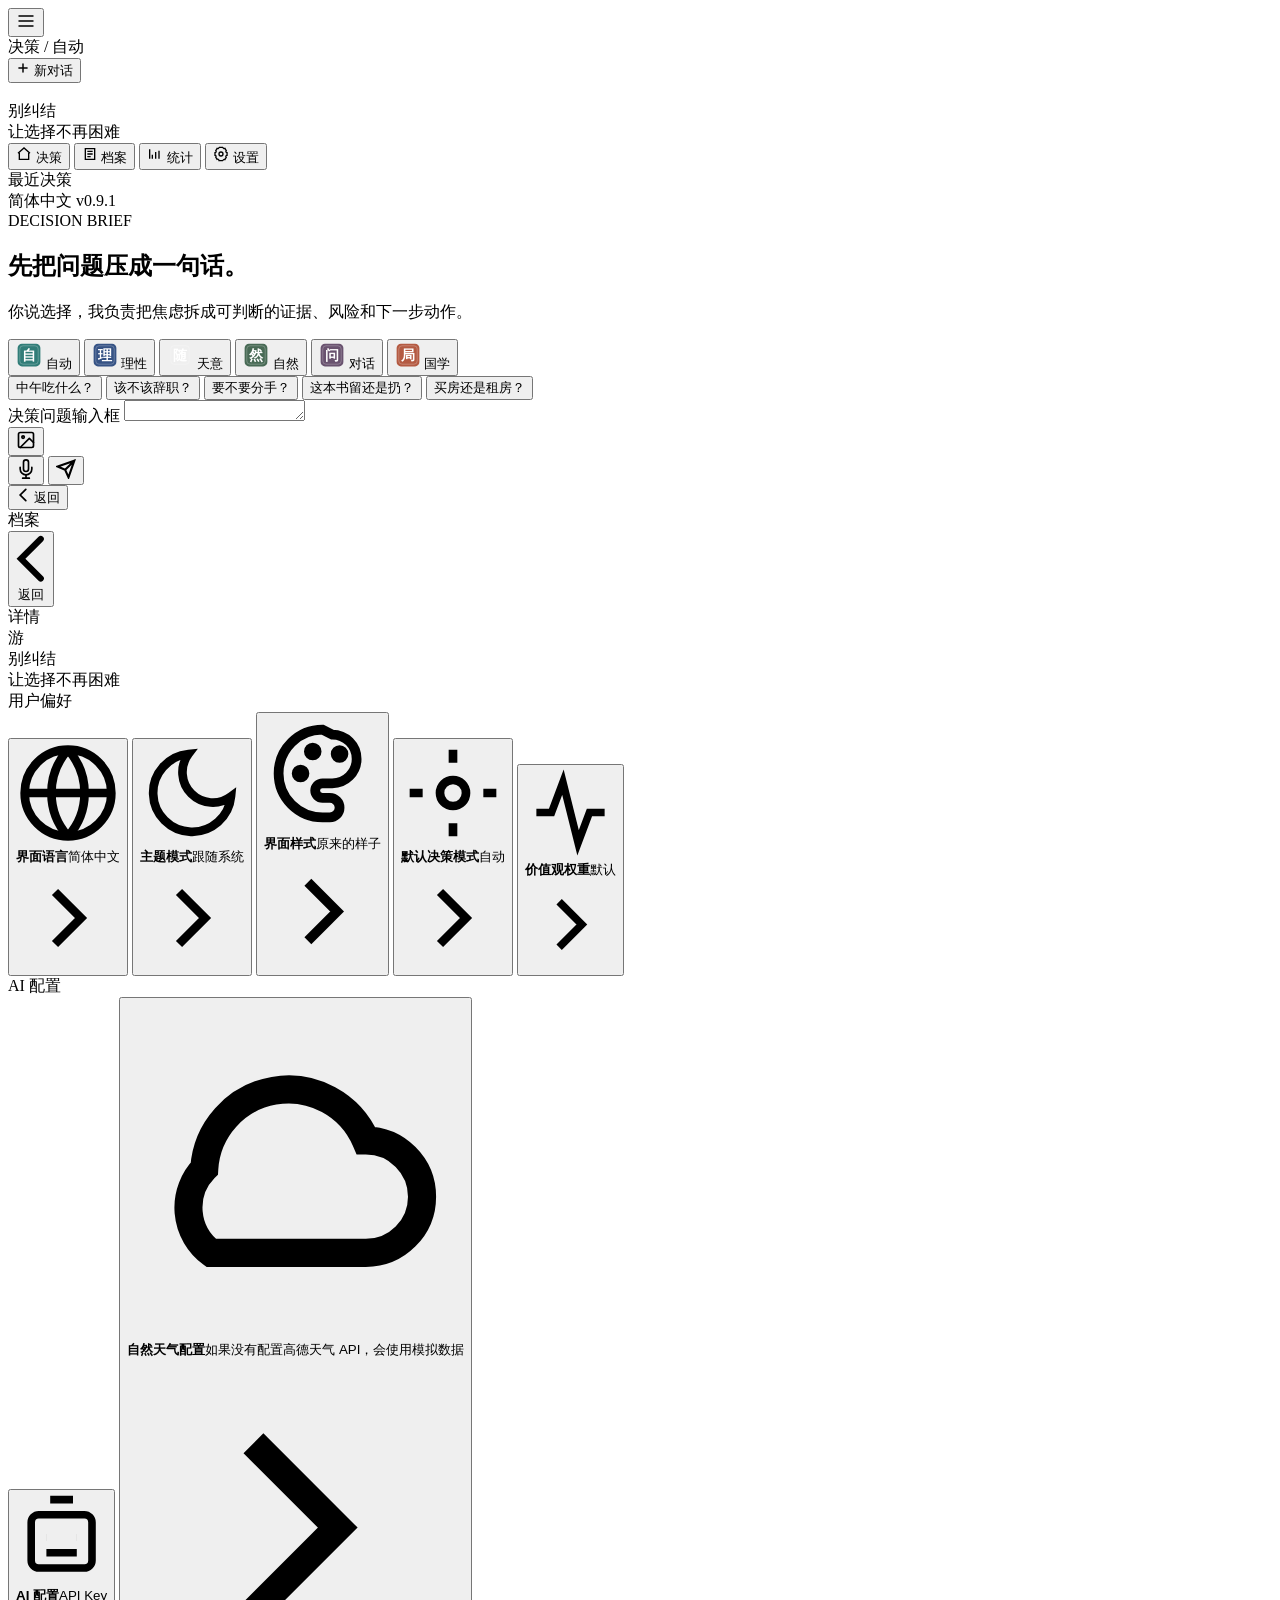
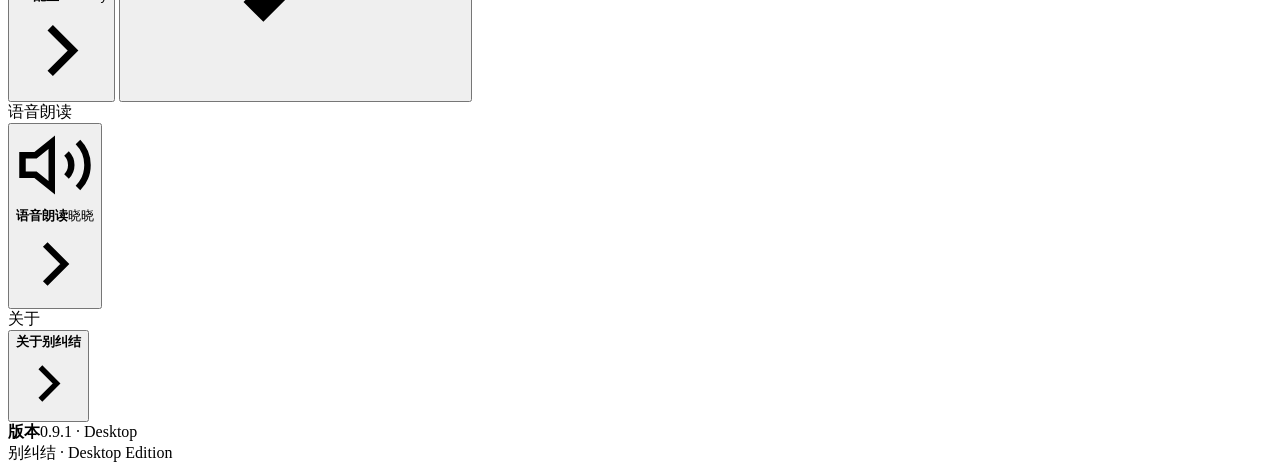
==== frontend/index.html @ 0f3408cc "release: publish choice assistant v0.9.1" ====
<!DOCTYPE html>
<html lang="zh-CN">
<head>
<meta charset="UTF-8">
<meta name="viewport" content="width=device-width, initial-scale=1.0">
<meta name="theme-color" content="#f4f5ef">
<meta name="color-scheme" content="light dark">
<title>别纠结 · Decision Skill</title>
<link rel="stylesheet" href="styles/main.css?v=7">
<link rel="stylesheet" href="styles/chat.css?v=17">
<link rel="stylesheet" href="styles/archive.css?v=7">
<link rel="stylesheet" href="styles/stats.css?v=7">
<link rel="stylesheet" href="styles/settings.css?v=7">
<link rel="stylesheet" href="styles/desktop.css?v=9">
<link rel="stylesheet" href="styles/skins.css?v=7">
</head>
<body>
<div class="app-shell">
  <!-- 顶栏 -->
  <header class="topbar">
    <button type="button" class="menu-toggle" id="menuToggle" aria-label="菜单">
      <svg width="20" height="20" viewBox="0 0 24 24" fill="none" stroke="currentColor" stroke-width="2" aria-hidden="true"><path d="M3 6h18M3 12h18M3 18h18"/></svg>
    </button>
    <div class="crumb" id="crumb">决策 / 自动</div>
    <div class="spacer"></div>
    <button type="button" class="new-chat-btn" id="newChatBtn" aria-label="新对话">
      <svg width="14" height="14" viewBox="0 0 24 24" fill="none" stroke="currentColor" stroke-width="2.5" stroke-linecap="round" aria-hidden="true"><path d="M12 5v14M5 12h14"/></svg>
      <span data-i18n="topbar.newChat">新对话</span>
    </button>
  </header>

  <!-- 侧栏 -->
  <aside class="sidebar" id="sidebar" role="navigation" aria-label="主导航">
    <div class="sidebar-head">
      <div class="sidebar-logo">
        <div class="sidebar-logo-seal" aria-hidden="true">
          <img src="assets/logo-nav.png" alt="">
        </div>
        <span data-i18n="app.title">别纠结</span>
      </div>
      <div class="sidebar-sub" data-i18n="app.subtitle">让选择不再困难</div>
    </div>

    <nav class="sidebar-nav">
      <button type="button" class="nav-item active" data-tab="chat">
        <span class="nav-icon"><svg width="16" height="16" viewBox="0 0 24 24" fill="none" stroke="currentColor" stroke-width="2" aria-hidden="true"><path d="m3 11 9-8 9 8"/><path d="M5 10v10h14V10"/></svg></span>
        <span data-i18n="nav.chat">决策</span>
      </button>
      <button type="button" class="nav-item" data-tab="archive">
        <span class="nav-icon"><svg width="16" height="16" viewBox="0 0 24 24" fill="none" stroke="currentColor" stroke-width="2" aria-hidden="true"><path d="M5 4h14v16H5z"/><path d="M8 8h8M8 12h8M8 16h5"/></svg></span>
        <span data-i18n="nav.archive">档案</span>
      </button>
      <button type="button" class="nav-item" data-tab="stats">
        <span class="nav-icon"><svg width="16" height="16" viewBox="0 0 24 24" fill="none" stroke="currentColor" stroke-width="2" aria-hidden="true"><path d="M4 19V5"/><path d="M8 19v-6"/><path d="M13 19V9"/><path d="M18 19V7"/></svg></span>
        <span data-i18n="nav.stats">统计</span>
      </button>
      <button type="button" class="nav-item" data-tab="settings">
        <span class="nav-icon"><svg width="16" height="16" viewBox="0 0 24 24" fill="none" stroke="currentColor" stroke-width="2" aria-hidden="true"><circle cx="12" cy="12" r="3"/><path d="M19.4 15a1.7 1.7 0 0 0 .3 1.9l.1.1-2 3.4-.2-.1a1.7 1.7 0 0 0-1.9.3 1.7 1.7 0 0 0-.8 1.6V22H9v-.2a1.7 1.7 0 0 0-.8-1.6 1.7 1.7 0 0 0-1.9-.3l-.2.1-2-3.4.1-.1A1.7 1.7 0 0 0 4.6 15 1.7 1.7 0 0 0 3 14H3v-4h.1a1.7 1.7 0 0 0 1.5-1 1.7 1.7 0 0 0-.3-1.9l-.1-.1 2-3.4.2.1a1.7 1.7 0 0 0 1.9-.3A1.7 1.7 0 0 0 9 1.8V2h6v-.2a1.7 1.7 0 0 0 .8 1.6 1.7 1.7 0 0 0 1.9.3l.2-.1 2 3.4-.1.1a1.7 1.7 0 0 0-.3 1.9 1.7 1.7 0 0 0 1.5 1h.1v4H21a1.7 1.7 0 0 0-1.6 1Z"/></svg></span>
        <span data-i18n="nav.settings">设置</span>
      </button>
    </nav>

    <div class="sidebar-title" data-i18n="sidebar.recent">最近决策</div>
    <div class="sidebar-recent" id="sidebarRecent">
      <!-- 由 JS 动态填充 -->
    </div>

    <div class="sidebar-foot">
      <span id="sideLang">简体中文</span>
      <span id="sideVersion">v0.9.1</span>
    </div>
  </aside>

  <!-- 主区 -->
  <main class="main">
    <div class="scroll-area" id="chatScroll">
      <section class="hero">
        <div class="hero-label">
          <span>DECISION BRIEF</span>
        </div>
        <h1 class="hero-title" data-i18n="hero.title">先把问题压成一句话。</h1>
        <p class="hero-sub" data-i18n="hero.copy">你说选择，我负责把焦虑拆成可判断的证据、风险和下一步动作。</p>
      </section>

      <section class="mode-grid" id="modeSelector" role="radiogroup" aria-label="决策模式选择">
        <button type="button" class="mode-card active" data-mode="auto" role="radio" aria-checked="true" data-i18n-title="mode.auto.desc">
          <svg class="mode-seal" width="26" height="26" viewBox="0 0 24 24" fill="none" aria-hidden="true"><rect x="1.5" y="1.5" width="21" height="21" rx="4" fill="#317d78"/><rect x="3.5" y="3.5" width="17" height="17" rx="3" fill="none" stroke="rgba(255,255,255,0.28)" stroke-width="0.8"/><text x="12" y="16.5" font-family="'Songti SC','Noto Serif SC',serif" font-size="13" font-weight="700" fill="#fff" text-anchor="middle">自</text></svg>
          <span data-i18n="mode.auto">自动</span>
        </button>
        <button type="button" class="mode-card" data-mode="rational" role="radio" aria-checked="false" data-i18n-title="mode.rational.desc">
          <svg class="mode-seal" width="26" height="26" viewBox="0 0 24 24" fill="none" aria-hidden="true"><rect x="1.5" y="1.5" width="21" height="21" rx="4" fill="#365385"/><rect x="3.5" y="3.5" width="17" height="17" rx="3" fill="none" stroke="rgba(255,255,255,0.28)" stroke-width="0.8"/><text x="12" y="16.5" font-family="'Songti SC','Noto Serif SC',serif" font-size="13" font-weight="700" fill="#fff" text-anchor="middle">理</text></svg>
          <span data-i18n="mode.rational">理性</span>
        </button>
        <button type="button" class="mode-card" data-mode="random" role="radio" aria-checked="false" data-i18n-title="mode.random.desc">
          <svg class="mode-seal" width="26" height="26" viewBox="0 0 24 24" fill="none" aria-hidden="true"><rect x="1.5" y="1.5" width="21" height="21" rx="4" fill="var(--random-head)"/><rect x="3.5" y="3.5" width="17" height="17" rx="3" fill="none" stroke="rgba(255,255,255,0.28)" stroke-width="0.8"/><text x="12" y="16.5" font-family="'Songti SC','Noto Serif SC',serif" font-size="13" font-weight="700" fill="#fff" text-anchor="middle">随</text></svg>
          <span data-i18n="mode.random">天意</span>
        </button>
        <button type="button" class="mode-card" data-mode="nature" role="radio" aria-checked="false" data-i18n-title="mode.nature.desc">
          <svg class="mode-seal" width="26" height="26" viewBox="0 0 24 24" fill="none" aria-hidden="true"><rect x="1.5" y="1.5" width="21" height="21" rx="4" fill="#486a55"/><rect x="3.5" y="3.5" width="17" height="17" rx="3" fill="none" stroke="rgba(255,255,255,0.28)" stroke-width="0.8"/><text x="12" y="16.5" font-family="'Songti SC','Noto Serif SC',serif" font-size="13" font-weight="700" fill="#fff" text-anchor="middle">然</text></svg>
          <span data-i18n="mode.nature">自然</span>
        </button>
        <button type="button" class="mode-card" data-mode="dialogue" role="radio" aria-checked="false" data-i18n-title="mode.dialogue.desc">
          <svg class="mode-seal" width="26" height="26" viewBox="0 0 24 24" fill="none" aria-hidden="true"><rect x="1.5" y="1.5" width="21" height="21" rx="4" fill="#69526f"/><rect x="3.5" y="3.5" width="17" height="17" rx="3" fill="none" stroke="rgba(255,255,255,0.28)" stroke-width="0.8"/><text x="12" y="16.5" font-family="'Songti SC','Noto Serif SC',serif" font-size="13" font-weight="700" fill="#fff" text-anchor="middle">问</text></svg>
          <span data-i18n="mode.dialogue">对话</span>
        </button>
        <button type="button" class="mode-card" data-mode="fengshui" role="radio" aria-checked="false" data-i18n-title="mode.fengshui.desc">
          <svg class="mode-seal" width="26" height="26" viewBox="0 0 24 24" fill="none" aria-hidden="true"><rect x="1.5" y="1.5" width="21" height="21" rx="4" fill="#b45a42"/><rect x="3.5" y="3.5" width="17" height="17" rx="3" fill="none" stroke="rgba(255,255,255,0.28)" stroke-width="0.8"/><text x="12" y="16.5" font-family="'Songti SC','Noto Serif SC',serif" font-size="13" font-weight="700" fill="#fff" text-anchor="middle">局</text></svg>
          <span data-i18n="mode.fengshui">国学</span>
        </button>
      </section>

      <div class="chat-flow" id="chatContainer">
        <!-- 对话内容由 chat.js 渲染 -->
      </div>
    </div>

    <div class="quick-row" id="quickExamples">
      <button type="button" class="quick-chip" data-i18n="quick.1">中午吃什么？</button>
      <button type="button" class="quick-chip" data-i18n="quick.2">该不该辞职？</button>
      <button type="button" class="quick-chip" data-i18n="quick.3">要不要分手？</button>
      <button type="button" class="quick-chip" data-i18n="quick.4">这本书留还是扔？</button>
      <button type="button" class="quick-chip" data-i18n="quick.5">买房还是租房？</button>
    </div>

    <div class="composer">
      <label for="inputText" class="sr-only" data-i18n="chat.placeholder">决策问题输入框</label>
      <div class="composer-preview" id="imagePreview" hidden>
        <div class="image-thumb">
          <img id="imagePreviewImg" alt="preview">
          <button type="button" class="image-remove" id="imageRemove" aria-label="移除图片">×</button>
        </div>
      </div>
      <textarea id="inputText" rows="1" maxlength="2000" data-i18n-ph="chat.placeholder" aria-label="决策问题输入框" autocomplete="off" spellcheck="false"></textarea>
      <div class="composer-toolbar">
        <div class="composer-tools-left">
          <button type="button" class="tool-button" id="imageBtn" aria-label="上传图片">
            <svg width="20" height="20" viewBox="0 0 24 24" fill="none" stroke="currentColor" stroke-width="2" stroke-linecap="round" stroke-linejoin="round" aria-hidden="true"><rect x="3" y="3" width="18" height="18" rx="2" ry="2"/><circle cx="8.5" cy="8.5" r="1.5"/><polyline points="21 15 16 10 5 21"/></svg>
          </button>
          <input type="file" id="imageInput" accept="image/*" hidden>
        </div>
        <div class="composer-tools-right">
          <button type="button" class="tool-button mic-button" id="micBtn" aria-label="语音输入" data-i18n-aria="chat.mic">
            <svg width="20" height="20" viewBox="0 0 24 24" fill="none" stroke="currentColor" stroke-width="2" stroke-linecap="round" stroke-linejoin="round" aria-hidden="true"><path d="M12 1a3 3 0 0 0-3 3v8a3 3 0 0 0 6 0V4a3 3 0 0 0-3-3z"/><path d="M19 10v2a7 7 0 0 1-14 0v-2"/><line x1="12" y1="19" x2="12" y2="23"/><line x1="8" y1="23" x2="16" y2="23"/></svg>
          </button>
          <button type="button" class="send-button" id="sendBtn" aria-label="发送">
            <svg width="20" height="20" viewBox="0 0 24 24" fill="none" stroke="currentColor" stroke-width="2.5" stroke-linecap="round" aria-hidden="true"><path d="M22 2L11 13M22 2l-7 20-4-9-9-4 20-7z"/></svg>
          </button>
        </div>
      </div>
    </div>
  </main>
</div>

<!-- 右侧抽屉 -->
<div class="drawer-overlay" id="drawerOverlay"></div>
<aside class="drawer" id="drawer" role="dialog" aria-modal="true" aria-hidden="true" aria-label="抽屉">
  <div class="drawer-header">
    <button type="button" class="drawer-back" id="drawerBack" aria-label="关闭抽屉">
      <svg width="14" height="14" viewBox="0 0 12 20" fill="none" stroke="currentColor" stroke-width="2.5" stroke-linecap="round" aria-hidden="true"><path d="M10 2L2 10l8 8"/></svg>
      <span data-i18n="drawer.back">返回</span>
    </button>
    <div class="drawer-title" id="drawerTitle">档案</div>
  </div>
  <div class="drawer-body" id="drawerBody">
    <!-- 档案视图（保留旧 ID 供 archive.js 使用） -->
    <div class="page" id="page-archive">
      <div class="archive-list" id="archiveList"></div>
      <div class="detail-view" id="detailView" aria-hidden="true">
        <div class="detail-header">
          <button type="button" class="detail-back" id="detailBack" aria-label="返回档案列表">
            <svg viewBox="0 0 12 20" fill="none" stroke="currentColor" stroke-width="2.5" stroke-linecap="round" aria-hidden="true"><path d="M10 2L2 10l8 8"/></svg>
            <span data-i18n="archive.back">返回</span>
          </button>
          <div class="detail-title" data-i18n="archive.detail">详情</div>
        </div>
        <div class="detail-body" id="detailBody"></div>
      </div>
    </div>

    <!-- 统计视图（保留旧 ID 供 stats.js 使用） -->
    <div class="page" id="page-stats">
      <div class="stats-scroll" id="statsScroll"></div>
    </div>

    <!-- 设置视图（保留旧 ID 供 settings.js 使用） -->
    <div class="page" id="page-settings">
      <div class="settings-scroll" id="settingsScroll">
        <div class="user-card">
          <div class="user-avatar">游</div>
          <div class="user-info">
            <div class="ui-name" data-i18n="app.title">别纠结</div>
            <div class="ui-sub" data-i18n="app.subtitle">让选择不再困难</div>
          </div>
        </div>

        <div class="settings-group-title" data-i18n="settings.preferences">用户偏好</div>
        <div class="settings-list">
          <button type="button" class="setting-row" id="setLanguage">
            <span class="row-icon ic-lang"><svg viewBox="0 0 24 24" fill="none" stroke="currentColor" stroke-width="2" aria-hidden="true"><circle cx="12" cy="12" r="10"/><path d="M2 12h20M12 2a15 15 0 0 1 0 20M12 2a15 15 0 0 0 0 20"/></svg></span>
            <div class="setting-copy"><b data-i18n="settings.language">界面语言</b><span id="languageValue">简体中文</span></div>
            <svg class="chev" viewBox="0 0 24 24" fill="none" stroke="currentColor" stroke-width="2" aria-hidden="true"><path d="m9 18 6-6-6-6"/></svg>
          </button>
          <button type="button" class="setting-row" id="setTheme">
            <span class="row-icon ic-theme"><svg viewBox="0 0 24 24" fill="none" stroke="currentColor" stroke-width="2" aria-hidden="true"><path d="M21 12.8A9 9 0 1 1 11.2 3 7 7 0 0 0 21 12.8z"/></svg></span>
            <div class="setting-copy"><b data-i18n="settings.theme">主题模式</b><span id="themeValue">跟随系统</span></div>
            <svg class="chev" viewBox="0 0 24 24" fill="none" stroke="currentColor" stroke-width="2" aria-hidden="true"><path d="m9 18 6-6-6-6"/></svg>
          </button>
          <button type="button" class="setting-row" id="setSkin">
            <span class="row-icon ic-skin"><svg viewBox="0 0 24 24" fill="none" stroke="currentColor" stroke-width="2" aria-hidden="true"><path d="M12 3a9 9 0 1 0 0 18h1.5a2 2 0 0 0 0-4H12a1.5 1.5 0 0 1 0-3h2a5 5 0 0 0 0-10Z"/><circle cx="7.5" cy="12" r=".8" fill="currentColor"/><circle cx="10" cy="7.5" r=".8" fill="currentColor"/><circle cx="15.5" cy="8" r=".8" fill="currentColor"/></svg></span>
            <div class="setting-copy"><b data-i18n="settings.skin">界面样式</b><span id="skinValue">原来的样子</span></div>
            <svg class="chev" viewBox="0 0 24 24" fill="none" stroke="currentColor" stroke-width="2" aria-hidden="true"><path d="m9 18 6-6-6-6"/></svg>
          </button>
          <button type="button" class="setting-row" id="setDefaultMode">
            <span class="row-icon ic-mode"><svg viewBox="0 0 24 24" fill="none" stroke="currentColor" stroke-width="2" aria-hidden="true"><circle cx="12" cy="12" r="3"/><path d="M12 2v3M12 19v3M2 12h3M19 12h3"/></svg></span>
            <div class="setting-copy"><b data-i18n="settings.defaultMode">默认决策模式</b><span id="defaultModeValue">自动</span></div>
            <svg class="chev" viewBox="0 0 24 24" fill="none" stroke="currentColor" stroke-width="2" aria-hidden="true"><path d="m9 18 6-6-6-6"/></svg>
          </button>
          <button type="button" class="setting-row" id="setValues">
            <span class="row-icon ic-values"><svg viewBox="0 0 24 24" fill="none" stroke="currentColor" stroke-width="2" aria-hidden="true"><path d="M3 12h4l3-8 4 16 3-8h4"/></svg></span>
            <div class="setting-copy"><b data-i18n="settings.values">价值观权重</b><span id="valuesValue">默认</span></div>
            <svg class="chev" viewBox="0 0 24 24" fill="none" stroke="currentColor" stroke-width="2" aria-hidden="true"><path d="m9 18 6-6-6-6"/></svg>
          </button>
        </div>

        <div class="settings-group-title" data-i18n="settings.llm">AI 配置</div>
        <div class="settings-list">
          <button type="button" class="setting-row" id="setAIConfig">
            <span class="row-icon ic-llm"><svg viewBox="0 0 24 24" fill="none" stroke="currentColor" stroke-width="2" aria-hidden="true"><rect x="4" y="6" width="16" height="14" rx="2"/><path d="M9 2h6M8 12h.01M16 12h.01M8 16h8"/></svg></span>
            <div class="setting-copy"><b data-i18n="settings.llm">AI 配置</b><span id="aiConfigValue" data-i18n="settings.llm.apiKey">API Key</span></div>
            <svg class="chev" viewBox="0 0 24 24" fill="none" stroke="currentColor" stroke-width="2" aria-hidden="true"><path d="m9 18 6-6-6-6"/></svg>
          </button>
          <button type="button" class="setting-row" id="setWeatherConfig">
            <span class="row-icon ic-weather"><svg viewBox="0 0 24 24" fill="none" stroke="currentColor" stroke-width="2" aria-hidden="true"><path d="M17 18a4 4 0 0 0 0-8 6 6 0 0 0-11.5 2A4 4 0 0 0 6 18z"/></svg></span>
            <div class="setting-copy"><b data-i18n="settings.weather">自然天气配置</b><span id="weatherConfigValue" data-i18n="settings.weather.simulated">如果没有配置高德天气 API，会使用模拟数据</span></div>
            <svg class="chev" viewBox="0 0 24 24" fill="none" stroke="currentColor" stroke-width="2" aria-hidden="true"><path d="m9 18 6-6-6-6"/></svg>
          </button>
        </div>

        <div class="settings-group-title" data-i18n="settings.tts">语音朗读</div>
        <div class="settings-list">
          <button type="button" class="setting-row" id="setTTS">
            <span class="row-icon ic-tts"><svg viewBox="0 0 24 24" fill="none" stroke="currentColor" stroke-width="2" aria-hidden="true"><polygon points="11 5 6 9 2 9 2 15 6 15 11 19 11 5"/><path d="M15.54 8.46a5 5 0 0 1 0 7.07"/><path d="M19.07 4.93a10 10 0 0 1 0 14.14"/></svg></span>
            <div class="setting-copy"><b data-i18n="settings.tts">语音朗读</b><span id="ttsValue">晓晓</span></div>
            <svg class="chev" viewBox="0 0 24 24" fill="none" stroke="currentColor" stroke-width="2" aria-hidden="true"><path d="m9 18 6-6-6-6"/></svg>
          </button>
        </div>

        <div class="settings-group-title">关于</div>
        <div class="settings-list">
          <button type="button" class="setting-row" id="setAbout">
            <div class="setting-copy"><b data-i18n="settings.about">关于别纠结</b></div>
            <svg class="chev" viewBox="0 0 24 24" fill="none" stroke="currentColor" stroke-width="2" aria-hidden="true"><path d="m9 18 6-6-6-6"/></svg>
          </button>
          <div class="setting-row">
            <div class="setting-copy"><b data-i18n="settings.version">版本</b><span>0.9.1 · Desktop</span></div>
          </div>
        </div>
        <div class="setting-version">别纠结 · Desktop Edition</div>
      </div>
    </div>
  </div>
</aside>

<!-- Modal / Toast -->
<div class="modal-overlay" id="modalOverlay" role="dialog" aria-modal="true" aria-label="对话框" aria-hidden="true">
  <div class="modal" id="modalContent" role="document"></div>
</div>
<div class="toast" id="toast" role="status" aria-live="polite" aria-atomic="true"></div>

<script src="vendor/zdog.dist.min.js?v=1.1.3"></script>
<script src="scripts/i18n.js?v=8"></script>
<script src="scripts/api.js?v=7"></script>
<script src="scripts/brief.js?v=16"></script>
<script src="scripts/voice.js?v=6"></script>
<script src="scripts/chat.js?v=6"></script>
<script src="scripts/archive.js?v=6"></script>
<script src="scripts/stats.js?v=6"></script>
<script src="scripts/settings.js?v=8"></script>
<script src="scripts/app.js?v=9"></script>
</body>
</html>
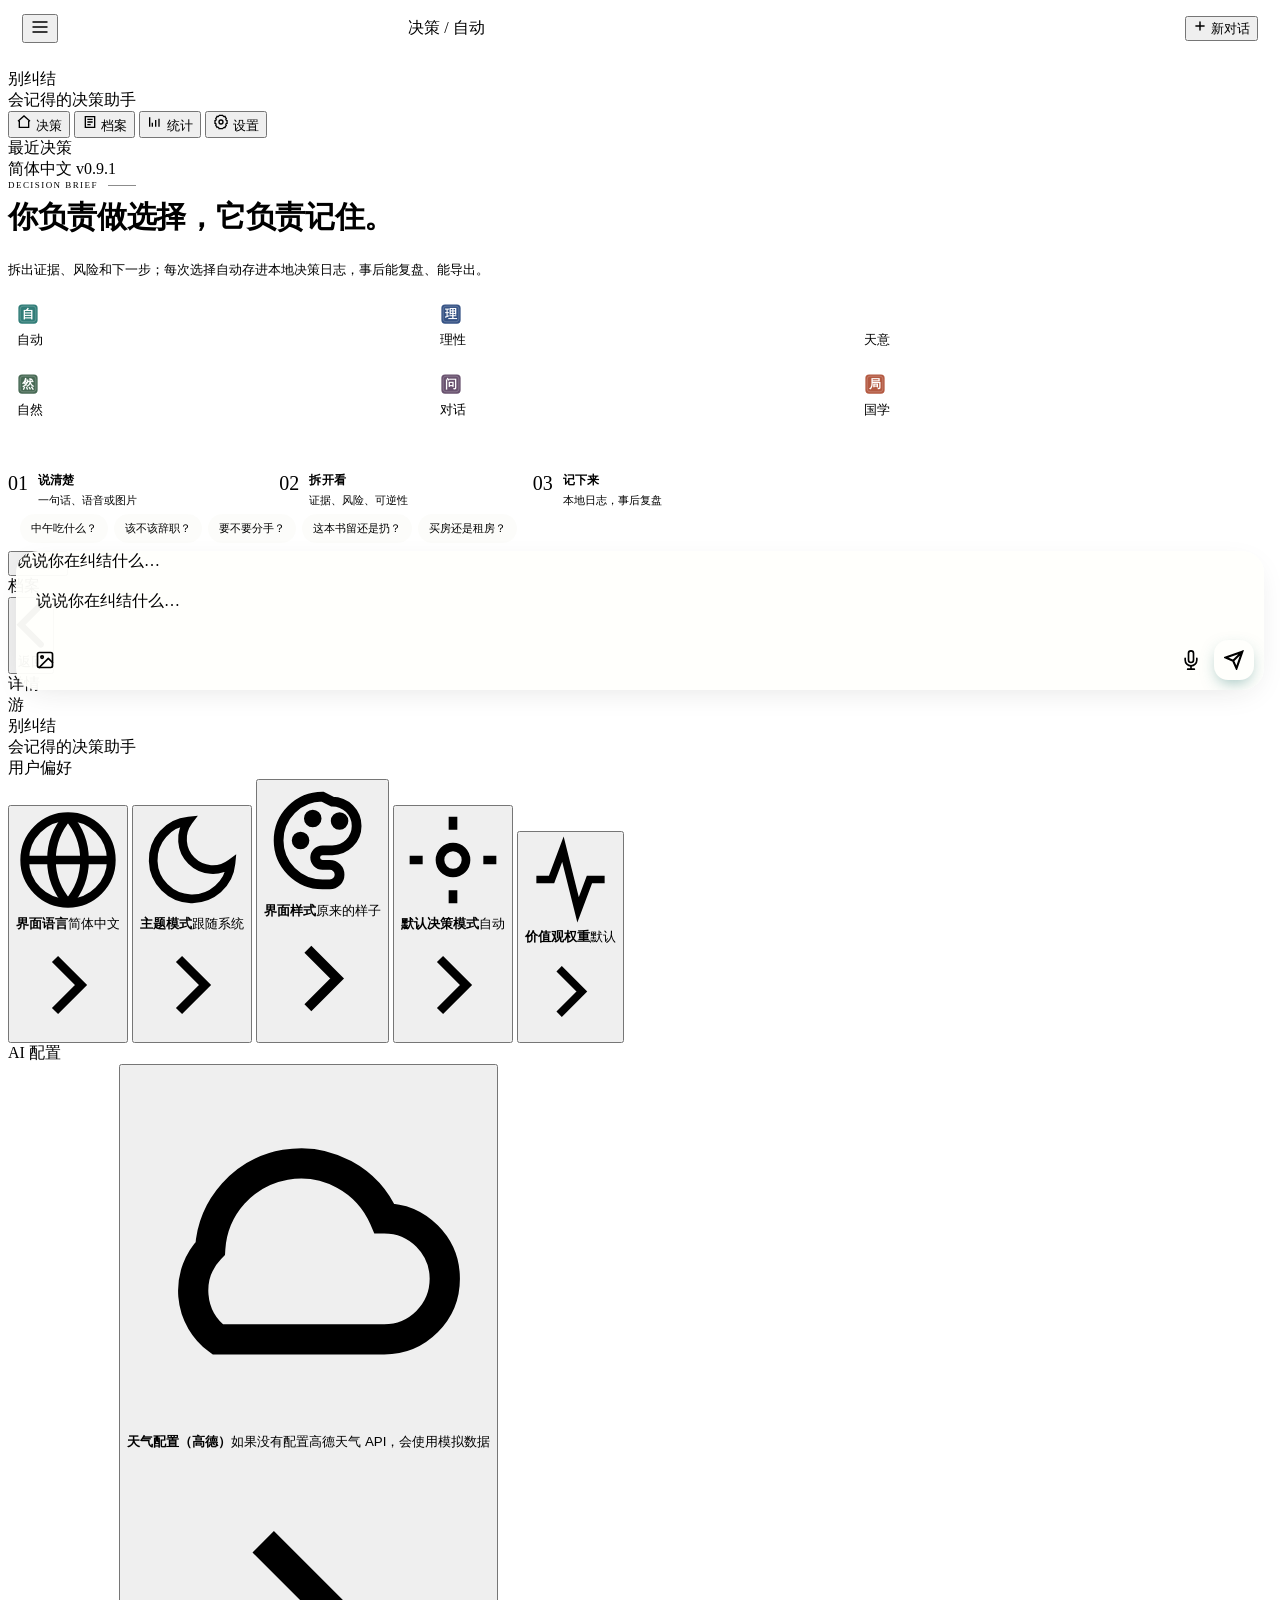
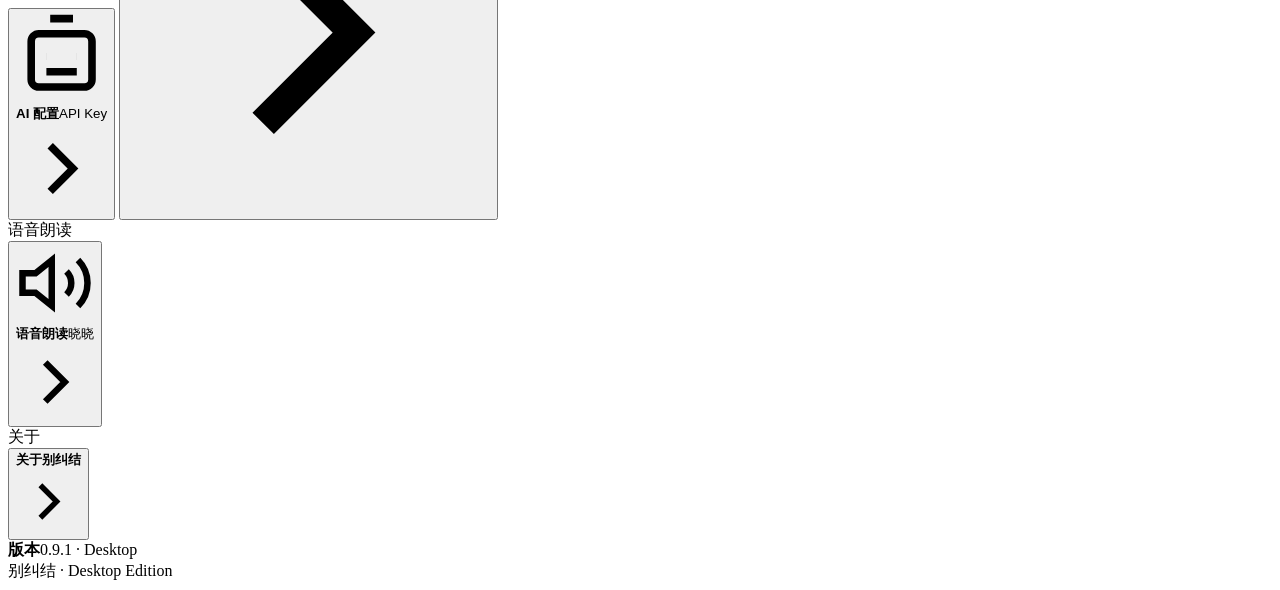
==== commit dd8f37cc: "chore: baseline before identity unification (SEO metadata + review fixes)" ====
--- a/frontend/index.html
+++ b/frontend/index.html
@@ -7,12 +7,13 @@
 <meta name="color-scheme" content="light dark">
 <title>别纠结 · Decision Skill</title>
 <link rel="stylesheet" href="styles/main.css?v=7">
-<link rel="stylesheet" href="styles/chat.css?v=17">
-<link rel="stylesheet" href="styles/archive.css?v=7">
-<link rel="stylesheet" href="styles/stats.css?v=7">
+<link rel="stylesheet" href="styles/chat.css?v=19">
+<link rel="stylesheet" href="styles/archive.css?v=8">
+<link rel="stylesheet" href="styles/stats.css?v=8">
 <link rel="stylesheet" href="styles/settings.css?v=7">
-<link rel="stylesheet" href="styles/desktop.css?v=9">
+<link rel="stylesheet" href="styles/desktop.css?v=10">
 <link rel="stylesheet" href="styles/skins.css?v=7">
+<link rel="stylesheet" href="styles/motion.css?v=4">
 </head>
 <body>
 <div class="app-shell">
@@ -78,8 +79,8 @@
         <div class="hero-label">
           <span>DECISION BRIEF</span>
         </div>
-        <h1 class="hero-title" data-i18n="hero.title">先把问题压成一句话。</h1>
-        <p class="hero-sub" data-i18n="hero.copy">你说选择，我负责把焦虑拆成可判断的证据、风险和下一步动作。</p>
+        <h1 class="hero-title" data-i18n="hero.title">你负责做选择，它负责记住。</h1>
+        <p class="hero-sub" data-i18n="hero.copy">拆出证据、风险和下一步；每次选择自动存进本地决策日志，事后能复盘、能导出。</p>
       </section>
 
       <section class="mode-grid" id="modeSelector" role="radiogroup" aria-label="决策模式选择">
@@ -107,6 +108,21 @@
           <svg class="mode-seal" width="26" height="26" viewBox="0 0 24 24" fill="none" aria-hidden="true"><rect x="1.5" y="1.5" width="21" height="21" rx="4" fill="#b45a42"/><rect x="3.5" y="3.5" width="17" height="17" rx="3" fill="none" stroke="rgba(255,255,255,0.28)" stroke-width="0.8"/><text x="12" y="16.5" font-family="'Songti SC','Noto Serif SC',serif" font-size="13" font-weight="700" fill="#fff" text-anchor="middle">局</text></svg>
           <span data-i18n="mode.fengshui">国学</span>
         </button>
+      </section>
+
+      <section class="hero-note" id="heroNote">
+        <div class="hn-item">
+          <span class="hn-num">01</span>
+          <div><b data-i18n="hero.step1.t">说清楚</b><em data-i18n="hero.step1.d">一句话、语音或图片</em></div>
+        </div>
+        <div class="hn-item">
+          <span class="hn-num">02</span>
+          <div><b data-i18n="hero.step2.t">拆开看</b><em data-i18n="hero.step2.d">证据、风险、可逆性</em></div>
+        </div>
+        <div class="hn-item">
+          <span class="hn-num">03</span>
+          <div><b data-i18n="hero.step3.t">记下来</b><em data-i18n="hero.step3.d">本地日志，事后复盘</em></div>
+        </div>
       </section>
 
       <div class="chat-flow" id="chatContainer">
@@ -268,14 +284,15 @@
 <div class="toast" id="toast" role="status" aria-live="polite" aria-atomic="true"></div>
 
 <script src="vendor/zdog.dist.min.js?v=1.1.3"></script>
-<script src="scripts/i18n.js?v=8"></script>
+<script src="scripts/i18n.js?v=12"></script>
 <script src="scripts/api.js?v=7"></script>
-<script src="scripts/brief.js?v=16"></script>
+<script src="scripts/motion.js?v=3"></script>
+<script src="scripts/brief.js?v=20"></script>
 <script src="scripts/voice.js?v=6"></script>
-<script src="scripts/chat.js?v=6"></script>
-<script src="scripts/archive.js?v=6"></script>
-<script src="scripts/stats.js?v=6"></script>
+<script src="scripts/chat.js?v=9"></script>
+<script src="scripts/archive.js?v=8"></script>
+<script src="scripts/stats.js?v=8"></script>
 <script src="scripts/settings.js?v=8"></script>
-<script src="scripts/app.js?v=9"></script>
+<script src="scripts/app.js?v=11"></script>
 </body>
 </html>
--- a/frontend/styles/chat.css
+++ b/frontend/styles/chat.css
@@ -0,0 +1,1306 @@
+/* ============================================================
+   首页（聊天）样式
+   含：顶栏 / decision-hero / 模式选择器 / 聊天区
+       决策简报卡 / 信心环 / 6 模式结果卡 / 输入区
+   ============================================================ */
+
+/* ============ 顶栏 ============ */
+.topbar {
+  display: flex;
+  align-items: center;
+  justify-content: space-between;
+  padding: 6px 14px 8px;
+  flex-shrink: 0;
+}
+.brand {
+  display: flex;
+  align-items: center;
+  gap: 10px;
+}
+.logo-icon {
+  width: 38px;
+  height: 38px;
+  border-radius: 14px;
+  background: var(--brand-seal);
+  display: grid;
+  place-items: center;
+  padding: 6px;
+  transition: transform 0.18s var(--ease-ios);
+}
+.logo-icon svg {
+  width: 100%;
+  height: 100%;
+  display: block;
+}
+.logo-icon:active { transform: scale(0.94); }
+.brand-name {
+  font-family: var(--font-display);
+  font-size: 18px;
+  font-weight: 700;
+  line-height: 1.1;
+}
+.brand-sub {
+  font-size: 10px;
+  color: var(--ink-faint);
+  margin-top: 2px;
+}
+.quiet-action {
+  width: 38px;
+  height: 38px;
+  border-radius: 14px;
+  display: grid;
+  place-items: center;
+  color: var(--ink-soft);
+  background: rgba(25,26,22,0.05);
+  transition: transform 0.18s var(--ease-ios), background 0.18s var(--ease-ios);
+}
+.quiet-action:active { transform: scale(0.94); background: rgba(25,26,22,0.1); }
+
+/* ============ decision-hero 大卡片 ============ */
+.chat-scroll {
+  flex: 1;
+  overflow-y: auto;
+  overflow-x: hidden;
+  -webkit-overflow-scrolling: touch;
+  overscroll-behavior: contain;
+  padding: 4px 0 calc(8px + 96px + var(--safe-bottom));
+}
+.chat-scroll::-webkit-scrollbar { width: 3px; }
+.chat-scroll::-webkit-scrollbar-thumb { background: rgba(0,0,0,0.12); border-radius: 3px; }
+
+.decision-hero {
+  border: 1px solid var(--line);
+  background: rgba(251,251,247,.78);
+  border-radius: 20px;
+  padding: 12px;
+  margin: 4px 10px 10px;
+  box-shadow: 0 12px 24px rgba(25,26,22,.07);
+  flex-shrink: 0;
+}
+[data-theme="dark"] .decision-hero { background: rgba(34,35,30,0.5); }
+
+.hero-label {
+  display: flex;
+  align-items: center;
+  justify-content: space-between;
+  color: var(--ink-faint);
+  font-size: 9px;
+  letter-spacing: .1em;
+}
+.signal {
+  height: 6px;
+  width: 50px;
+  border-radius: 999px;
+  overflow: hidden;
+  background: rgba(25,26,22,.09);
+}
+.signal span {
+  display: block;
+  width: 64%;
+  height: 100%;
+  border-radius: inherit;
+  background: linear-gradient(90deg, var(--moss), var(--lapis));
+}
+.hero-title {
+  margin-top: 10px;
+  font-family: var(--font-display);
+  font-size: 24px;
+  line-height: 1.08;
+  letter-spacing: 0;
+  text-wrap: balance;
+}
+.hero-copy {
+  margin-top: 8px;
+  color: var(--ink-soft);
+  font-size: 10px;
+  line-height: 1.55;
+}
+
+/* ============ 模式选择器（嵌于 hero 内） ============ */
+.mode-grid {
+  margin-top: 10px;
+  display: grid;
+  grid-template-columns: repeat(3, 1fr);
+  gap: 6px;
+}
+.mode-card {
+  display: flex;
+  flex-direction: column;
+  align-items: flex-start;
+  gap: 6px;
+  min-height: 48px;
+  border-radius: 18px;
+  padding: 9px 9px;
+  text-align: left;
+  background: rgba(255,255,255,.43);
+  border: 1px solid var(--line);
+  transition: transform 0.18s var(--ease-ios), border-color 0.18s var(--ease-ios), background 0.18s var(--ease-ios), color 0.18s var(--ease-ios);
+  cursor: pointer;
+  user-select: none;
+  -webkit-user-select: none;
+}
+[data-theme="dark"] .mode-card { background: rgba(34,35,30,0.5); }
+.mode-card:active { transform: scale(0.97); }
+.mode-card.active {
+  background: var(--ink);
+  border-color: var(--ink);
+  color: var(--white);
+}
+[data-theme="dark"] .mode-card.active {
+  background: var(--ink);
+  border-color: var(--ink);
+  color: var(--black);
+}
+.mode-card .mode-seal {
+  width: 22px;
+  height: 22px;
+  display: block;
+}
+.mode-card .mode-name {
+  font-size: 11px;
+  color: currentColor;
+  opacity: 0.78;
+  line-height: 1.2;
+}
+.mode-card.active .mode-name { opacity: 0.9; }
+
+/* ============ 聊天消息区 ============ */
+.chat-container {
+  padding: 0 12px;
+  display: flex;
+  flex-direction: column;
+  gap: 10px;
+}
+.message {
+  display: flex;
+  flex-direction: column;
+  animation: msgSlideIn 0.4s var(--ease-ios-decel);
+}
+.message.user { align-items: flex-end; }
+.message.ai { align-items: stretch; }
+@keyframes msgSlideIn {
+  from { opacity: 0; transform: translateY(8px); }
+  to { opacity: 1; transform: translateY(0); }
+}
+.bubble {
+  width: fit-content;
+  max-width: 88%;
+  border-radius: 16px;
+  padding: 8px 10px;
+  font-size: 11px;
+  line-height: 1.55;
+}
+.bubble.user {
+  color: var(--white);
+  background: var(--ink);
+  border-bottom-right-radius: 6px;
+}
+.bubble-image {
+  display: block;
+  max-width: 220px;
+  max-height: 220px;
+  border-radius: 12px;
+  margin-bottom: 4px;
+}
+.bubble-text {
+  white-space: pre-wrap;
+  word-break: break-word;
+}
+.bubble-image:last-child { margin-bottom: 0; }
+
+/* 自动模式识别提示条 */
+.auto-hint {
+  display: flex;
+  align-items: center;
+  gap: 6px;
+  margin: 0 12px 4px;
+  padding: 6px 10px;
+  border-radius: 12px;
+  background: rgba(49,125,120,0.1);
+  color: var(--aqua);
+  font-size: 10px;
+  font-weight: 600;
+  border: 1px solid rgba(49,125,120,0.2);
+}
+.auto-hint svg { width: 12px; height: 12px; flex-shrink: 0; }
+
+/* ============ 决策简报卡（核心视觉） ============ */
+.brief {
+  border: 1px solid var(--line);
+  border-radius: 28px;
+  overflow: hidden;
+  background: var(--white);
+  box-shadow: var(--shadow-lg);
+  margin-bottom: 4px;
+  max-width: 100%;
+}
+.brief-head {
+  padding: 14px 16px;
+  color: var(--white);
+  background: linear-gradient(135deg, rgba(255,255,255,0.14), transparent 48%), var(--aqua);
+  display: flex;
+  align-items: center;
+  gap: 12px;
+}
+.brief-head[data-tone="rational"] { background: linear-gradient(135deg, rgba(255,255,255,0.14), transparent 48%), var(--lapis); }
+.brief-head[data-tone="random"]   { background: linear-gradient(135deg, rgba(255,255,255,0.14), transparent 48%), var(--random-head); }
+.brief-head[data-tone="nature"]   { background: linear-gradient(135deg, rgba(255,255,255,0.14), transparent 48%), var(--moss); }
+.brief-head[data-tone="dialogue"] { background: linear-gradient(135deg, rgba(255,255,255,0.14), transparent 48%), var(--plum); }
+.brief-head[data-tone="fengshui"] { background: linear-gradient(135deg, rgba(255,255,255,0.14), transparent 48%), var(--cinnabar); }
+.brief-head[data-tone="auto"]     { background: linear-gradient(135deg, rgba(255,255,255,0.14), transparent 48%), var(--aqua); }
+
+.brief-head .head-seal {
+  width: 30px; height: 30px;
+  flex-shrink: 0;
+}
+.brief-head-meta { flex: 1; min-width: 0; }
+.brief-type {
+  display: flex;
+  align-items: center;
+  justify-content: space-between;
+  font-size: 9px;
+  letter-spacing: 0.08em;
+  opacity: 0.85;
+}
+.brief-title {
+  margin-top: 6px;
+  font-family: var(--font-display);
+  font-size: 19px;
+  line-height: 1.18;
+  text-wrap: balance;
+}
+
+.brief-body { padding: 12px 14px 14px; }
+
+/* 当前判断 + 信心环 */
+.verdict {
+  display: grid;
+  grid-template-columns: 1fr auto;
+  gap: 10px;
+  align-items: center;
+  padding-bottom: 10px;
+  border-bottom: 1px solid var(--line);
+}
+.verdict-label {
+  color: var(--ink-faint);
+  font-size: 9px;
+  letter-spacing: 0.08em;
+}
+.verdict-main {
+  margin-top: 3px;
+  font-size: 13px;
+  font-weight: 700;
+  line-height: 1.35;
+  color: var(--text-primary);
+}
+
+/* 信心环：conic-gradient 按百分比动态渲染 */
+.confidence {
+  width: 50px; height: 50px;
+  border-radius: 50%;
+  display: grid;
+  place-items: center;
+  color: var(--ink);
+  /* JS 按 percent 设置：conic-gradient(var(--ink) 0 Ndeg, rgba(25,26,22,0.12) Ndeg 360deg) */
+  position: relative;
+}
+.confidence::after {
+  content: "";
+  position: absolute;
+  inset: 5px;
+  border-radius: inherit;
+  background: var(--white);
+}
+.confidence span {
+  position: relative;
+  z-index: 1;
+  font-size: 10px;
+  font-weight: 800;
+  font-variant-numeric: tabular-nums;
+}
+
+/* 保留 / 放下 双栏 */
+.brief-columns {
+  display: grid;
+  grid-template-columns: 1fr 1fr;
+  gap: 10px;
+  margin-top: 10px;
+}
+.brief-columns.is-single { grid-template-columns: 1fr; }
+.mini-section h3 {
+  color: var(--ink-faint);
+  font-size: 9px;
+  font-weight: 600;
+  letter-spacing: 0.08em;
+}
+.mini-section p {
+  margin-top: 5px;
+  color: var(--ink-soft);
+  font-size: 11px;
+  line-height: 1.55;
+}
+
+/* 下一步 */
+.next-step {
+  margin-top: 10px;
+  padding: 10px 12px;
+  border-radius: 14px;
+  background: var(--paper-2);
+  color: var(--ink-soft);
+  font-size: 11px;
+  line-height: 1.55;
+}
+.next-step strong {
+  color: var(--text-primary);
+  font-weight: 600;
+}
+
+/* 八字信息条（风水模式） */
+.brief-bazi {
+  padding: 8px 14px;
+  font-size: 11px;
+  color: var(--ink-faint);
+  background: var(--paper-2);
+  border-bottom: 1px solid var(--line);
+}
+.bazi-audit {
+  padding: 7px 14px 8px;
+  font-size: 10px;
+  line-height: 1.5;
+  color: var(--ink-faint);
+  background: var(--paper-2);
+  border-bottom: 1px solid var(--line);
+}
+
+/* ============ 理性模式：利弊清单 ============ */
+.rational-detail {
+  margin-top: 10px;
+  border-top: 1px solid var(--line);
+  padding-top: 10px;
+  display: grid;
+  grid-template-columns: 1fr 1fr;
+  gap: 10px;
+}
+.pros-col, .cons-col {
+  background: var(--paper-2);
+  border-radius: 12px;
+  padding: 8px 10px;
+}
+.pros-col h4, .cons-col h4 {
+  font-size: 10px;
+  font-weight: 700;
+  margin-bottom: 5px;
+  letter-spacing: 0.04em;
+}
+.pros-col h4 { color: var(--moss); }
+.cons-col h4 { color: var(--cinnabar); }
+.pros-col li, .cons-col li {
+  font-size: 10px;
+  line-height: 1.5;
+  color: var(--ink-soft);
+  list-style: none;
+  padding-left: 10px;
+  position: relative;
+  margin-bottom: 2px;
+}
+.pros-col li::before { content: "+"; position: absolute; left: 0; color: var(--moss); font-weight: 700; }
+.cons-col li::before { content: "−"; position: absolute; left: 0; color: var(--cinnabar); font-weight: 700; }
+.score-line {
+  grid-column: 1 / -1;
+  font-size: 10px;
+  color: var(--ink-faint);
+  text-align: center;
+  padding: 4px 0;
+}
+
+/* ============ 随机模式：多种抽取形式 ============ */
+.random-draw {
+  width: min(100%, 470px);
+  margin: 14px auto 2px;
+}
+.random-draw-stage {
+  display: grid;
+  grid-template-columns: minmax(180px, 225px) minmax(130px, 1fr);
+  align-items: center;
+  gap: 18px;
+}
+.random-visual-wrap {
+  min-width: 0;
+  min-height: 220px;
+  display: grid;
+  place-items: center;
+}
+.random-form-svg {
+  width: 100%;
+  height: auto;
+  display: block;
+  overflow: visible;
+}
+
+/* 指针抽签盘 */
+.random-draw-wash { fill: var(--random-wash); }
+.random-draw-track,
+.random-draw-sweep {
+  fill: none;
+  transform-box: view-box;
+  transform-origin: 100px 100px;
+}
+.random-draw-track {
+  stroke: var(--random-line);
+  stroke-width: 1.4;
+}
+.random-draw-sweep {
+  stroke: var(--random-ink);
+  stroke-width: 2.2;
+  stroke-linecap: round;
+  stroke-dasharray: 42 486;
+  opacity: 0.32;
+}
+.random-form-svg.is-drawing .random-draw-sweep {
+  animation: random-draw-sweep 1.35s var(--ease-ios-decel) both;
+}
+.random-draw-tick {
+  stroke: var(--random-line);
+  stroke-width: 1.4;
+  stroke-linecap: round;
+}
+.random-draw-node {
+  fill: var(--surface);
+  stroke: var(--random-line);
+  stroke-width: 1.2;
+}
+.random-draw-node.is-picked {
+  fill: var(--random-pop);
+  stroke: var(--random-pop);
+}
+.random-draw-number {
+  fill: var(--ink-soft);
+  font-family: var(--font-text);
+  font-size: 9px;
+  font-weight: 700;
+}
+.random-draw-number.is-picked { fill: var(--white); }
+.random-draw-needle {
+  transform: rotate(-24deg);
+  transform-box: view-box;
+  transform-origin: 100px 100px;
+  transition: transform 1.45s cubic-bezier(.18,.82,.18,1);
+}
+.random-form-svg.is-drawing .random-draw-needle {
+  transform: rotate(calc(1080deg + var(--draw-angle)));
+}
+.random-draw-needle-line {
+  stroke: var(--random-ink);
+  stroke-width: 2;
+  stroke-linecap: round;
+}
+.random-draw-needle-tip { fill: var(--random-ink); }
+.random-draw-center {
+  fill: var(--surface);
+  stroke: var(--random-ink);
+  stroke-width: 2;
+}
+
+/* 签筒：晃两次，再弹出一根签 */
+.random-stick {
+  stroke: var(--random-bamboo);
+  stroke-width: 8;
+  stroke-linecap: round;
+  transform-box: fill-box;
+  transform-origin: center bottom;
+}
+.random-stick.is-picked { stroke: var(--random-pop); }
+.random-stick-shadow {
+  fill: rgba(15, 34, 28, .16);
+  filter: blur(2px);
+}
+.random-stick-mark {
+  fill: var(--surface);
+  stroke: var(--random-pop);
+  stroke-width: 1.5;
+  transform-box: fill-box;
+  transform-origin: center;
+}
+.random-stick-number {
+  fill: var(--random-pop);
+  font-family: var(--font-text);
+  font-size: 11px;
+  font-weight: 800;
+  transform-box: fill-box;
+  transform-origin: center;
+}
+.random-stick-cup {
+  fill: var(--random-vessel);
+  stroke: var(--random-alt);
+  stroke-width: 2;
+}
+.random-stick-rim-back {
+  fill: var(--random-head);
+  stroke: var(--random-gold);
+  stroke-width: 2;
+}
+.random-stick-rim-front {
+  fill: none;
+  stroke: var(--random-gold);
+  stroke-width: 3;
+  stroke-linecap: round;
+}
+.random-stick-cup-band { fill: var(--random-gold); opacity: .94; }
+.random-stick-cup-seal {
+  fill: var(--random-pop);
+  stroke: rgba(255,255,255,.66);
+  stroke-width: 1.2;
+}
+.random-stick-cup-char {
+  fill: var(--white);
+  font-family: var(--font-display);
+  font-size: 15px;
+  font-weight: 800;
+}
+.random-form-svg.is-drawing .random-stick {
+  animation: random-stick-shake .46s ease-in-out 2;
+}
+.random-form-svg.is-drawing .random-stick.is-picked {
+  animation: random-stick-shake .46s ease-in-out 2,
+             random-stick-win 1.05s .92s cubic-bezier(.2,.82,.2,1) forwards;
+}
+.random-form-svg.is-drawing .random-stick-mark,
+.random-form-svg.is-drawing .random-stick-number {
+  animation: random-stick-mark-win 1.05s .92s cubic-bezier(.2,.82,.2,1) both;
+}
+
+/* 骰子：Zdog 伪 3D，结果面由脚本固定到 1-6 */
+.random-dice-canvas-stage {
+  position: relative;
+  width: min(100%, 220px);
+  aspect-ratio: 1;
+  isolation: isolate;
+}
+.random-dice-canvas {
+  position: relative;
+  z-index: 1;
+  width: 100%;
+  height: 100%;
+  display: block;
+  filter: drop-shadow(0 12px 12px rgba(15, 34, 28, .2));
+  transform-origin: center 78%;
+}
+.random-dice-shadow {
+  position: absolute;
+  z-index: 0;
+  left: 50%;
+  bottom: 25px;
+  width: 92px;
+  height: 17px;
+  border-radius: 50%;
+  background: radial-gradient(ellipse, rgba(15, 34, 28, .27), rgba(15, 34, 28, 0) 72%);
+  filter: blur(1.5px);
+  transform: translateX(-50%);
+  transform-origin: center;
+}
+.random-dice-canvas-stage.is-drawing .random-dice-canvas {
+  animation: random-zdog-die-hop 1.5s cubic-bezier(.2,.78,.2,1) both;
+}
+.random-dice-canvas-stage.is-drawing .random-dice-shadow {
+  animation: random-zdog-die-shadow 1.5s ease-out both;
+}
+
+/* 洗牌翻签 */
+.random-card-form {
+  transform: translate(var(--card-x), var(--card-y)) rotate(var(--card-angle));
+  transform-box: fill-box;
+  transform-origin: center;
+}
+.random-card--1 { --random-card-color: var(--random-card-1); }
+.random-card--2 { --random-card-color: var(--random-card-2); }
+.random-card--3 { --random-card-color: var(--random-card-3); }
+.random-card--4 { --random-card-color: var(--random-card-4); }
+.random-card--5 { --random-card-color: var(--random-card-5); }
+.random-card--6 { --random-card-color: var(--random-card-6); }
+.random-card-back-face {
+  fill: var(--random-vessel);
+  stroke: rgba(255,255,255,.78);
+  stroke-width: 1.5;
+}
+.random-card-back-frame {
+  fill: none;
+  stroke: rgba(255,255,255,.48);
+  stroke-width: 1;
+}
+.random-card-back-weave {
+  fill: none;
+  stroke-width: 4;
+  stroke-linecap: round;
+  opacity: .82;
+}
+.random-card-back-weave--a { stroke: var(--random-card-1); }
+.random-card-back-weave--b { stroke: var(--random-card-5); }
+.random-card-back-seal {
+  fill: var(--random-pop);
+  stroke: rgba(255,255,255,.78);
+  stroke-width: 1.2;
+}
+.random-card-front { opacity: 0; }
+.random-card-face {
+  fill: var(--random-card-color);
+  stroke: rgba(255,255,255,.72);
+  stroke-width: 1.5;
+}
+.random-card-pattern {
+  fill: none;
+  stroke: rgba(255,255,255,.42);
+  stroke-width: 1;
+  stroke-linecap: round;
+}
+.random-card-seal {
+  fill: rgba(255,255,255,.12);
+  stroke: rgba(255,255,255,.62);
+  stroke-width: 1;
+}
+.random-card-number {
+  fill: var(--white);
+  font-family: var(--font-text);
+  font-size: 18px;
+  font-weight: 800;
+}
+.random-form-svg.is-drawing .random-card-form:not(.is-picked) {
+  animation: random-card-mix .34s ease-in-out 4 alternate;
+}
+.random-form-svg.is-drawing .random-card-form.is-picked {
+  animation: random-card-reveal 1.65s cubic-bezier(.18,.82,.2,1) both;
+}
+.random-form-svg.is-drawing .random-card-form.is-picked .random-card-back {
+  animation: random-card-back-hide 1ms 1.08s forwards;
+}
+.random-form-svg.is-drawing .random-card-form.is-picked .random-card-front {
+  animation: random-card-front-show 1ms 1.08s forwards;
+}
+
+/* 纸条抽取 */
+.random-ticket-window {
+  fill: var(--surface);
+  stroke: var(--random-line);
+  stroke-width: 1.5;
+}
+.random-ticket-line {
+  stroke: var(--random-pop);
+  stroke-opacity: .58;
+  stroke-width: 1;
+  stroke-dasharray: 4 4;
+}
+.random-ticket--1 { --random-ticket-color: var(--random-card-1); }
+.random-ticket--2 { --random-ticket-color: var(--random-card-2); }
+.random-ticket--3 { --random-ticket-color: var(--random-card-3); }
+.random-ticket--4 { --random-ticket-color: var(--random-card-4); }
+.random-ticket--5 { --random-ticket-color: var(--random-card-5); }
+.random-ticket--6 { --random-ticket-color: var(--random-card-6); }
+.random-ticket {
+  fill: var(--random-paper);
+  stroke: var(--random-line);
+  stroke-width: 1;
+}
+.random-ticket-accent { fill: var(--random-ticket-color); }
+.random-ticket-row.is-picked .random-ticket {
+  fill: var(--random-wash);
+  stroke: var(--random-pop);
+}
+.random-ticket-row.is-picked .random-ticket-accent { fill: var(--random-pop); }
+.random-ticket-text {
+  fill: var(--ink);
+  font-family: var(--font-text);
+  font-size: 10px;
+  font-weight: 700;
+}
+.random-ticket-strip { transform: translateY(var(--ticket-stop)); }
+.random-form-svg.is-drawing .random-ticket-strip {
+  animation: random-ticket-roll 1.4s cubic-bezier(.14,.78,.18,1) both;
+}
+
+/* 墨迹择路 */
+.random-ink-branch {
+  fill: none;
+  stroke: var(--ink-faint);
+  stroke-width: 1.7;
+  stroke-linecap: round;
+  stroke-dasharray: 1;
+  stroke-dashoffset: 1;
+}
+.random-ink-branch.is-picked {
+  stroke: var(--ink);
+  stroke-width: 4;
+}
+.random-ink-center { fill: var(--ink); }
+.random-ink-end {
+  fill: var(--surface);
+  stroke: var(--ink-faint);
+  stroke-width: 1.4;
+  transform-box: fill-box;
+  transform-origin: center;
+}
+.random-ink-end.is-picked {
+  fill: var(--random-pop);
+  stroke: var(--random-pop);
+}
+.random-ink-number {
+  fill: var(--ink-soft);
+  font-family: var(--font-text);
+  font-size: 10px;
+  font-weight: 800;
+}
+.random-ink-number.is-picked { fill: var(--white); }
+.random-form-svg.is-drawing .random-ink-branch {
+  animation: random-ink-grow .9s ease-out forwards;
+}
+.random-form-svg.is-drawing .random-ink-branch.is-picked {
+  animation-duration: 1.12s;
+}
+.random-form-svg.is-drawing .random-ink-end.is-picked {
+  animation: random-ink-bloom .58s .78s cubic-bezier(.2,.8,.2,1) both;
+}
+
+.random-draw-options {
+  display: grid;
+  grid-template-columns: 1fr;
+}
+.random-draw-option {
+  min-width: 0;
+  display: grid;
+  grid-template-columns: 22px minmax(0, 1fr);
+  align-items: center;
+  gap: 8px;
+  min-height: 31px;
+  padding: 0 6px;
+  border-radius: 6px;
+  border-bottom: 1px solid var(--line);
+  color: var(--ink-soft);
+  font-size: 11px;
+}
+.random-draw-option:last-child { border-bottom: 0; }
+.random-draw-option.is-picked {
+  color: var(--random-ink);
+  font-weight: 700;
+  background: var(--random-wash);
+  box-shadow: inset 3px 0 0 var(--random-ink);
+}
+.random-draw-option-no {
+  font-size: 9px;
+  font-variant-numeric: tabular-nums;
+  color: var(--ink-faint);
+}
+.random-draw-option.is-picked .random-draw-option-no { color: var(--random-ink); }
+.random-draw-option-text {
+  overflow: hidden;
+  text-overflow: ellipsis;
+  white-space: nowrap;
+}
+.random-draw-result {
+  text-align: center;
+  margin-top: 10px;
+  padding-top: 10px;
+  border-top: 1px solid var(--random-line);
+  font-family: var(--font-display);
+  font-size: 15px;
+  font-weight: 700;
+  color: var(--random-ink);
+}
+
+@keyframes random-draw-sweep {
+  from { transform: rotate(-60deg); opacity: .08; }
+  55% { opacity: .48; }
+  to { transform: rotate(660deg); opacity: .2; }
+}
+@keyframes random-stick-shake {
+  0%, 100% { transform: translateY(0) rotate(0); }
+  35% { transform: translateY(-9px) rotate(-3deg); }
+  70% { transform: translateY(5px) rotate(3deg); }
+}
+@keyframes random-stick-win {
+  0% { transform: translateY(0); }
+  28% { transform: translateY(8px); }
+  100% { transform: translateY(-54px) rotate(-2deg); }
+}
+@keyframes random-stick-mark-win {
+  0% { opacity: 0; transform: translateY(0) scale(.7); }
+  28% { opacity: 1; transform: translateY(8px) scale(1); }
+  100% { opacity: 1; transform: translateY(-54px) scale(1); }
+}
+@keyframes random-zdog-die-hop {
+  0% { transform: translateY(-48px) scale(.82); }
+  22% { transform: translateY(5px) scale(1.03); }
+  43% { transform: translateY(-27px) scale(.92); }
+  64% { transform: translateY(3px) scale(1.015); }
+  79% { transform: translateY(-10px) scale(.98); }
+  100% { transform: translateY(0) scale(1); }
+}
+@keyframes random-zdog-die-shadow {
+  0% { transform: translateX(-50%) scaleX(.48); opacity: .08; }
+  22% { transform: translateX(-50%) scaleX(1.18); opacity: .34; }
+  43% { transform: translateX(-50%) scaleX(.64); opacity: .14; }
+  64% { transform: translateX(-50%) scaleX(1.08); opacity: .3; }
+  79% { transform: translateX(-50%) scaleX(.82); opacity: .2; }
+  100% { transform: translateX(-50%) scaleX(1); opacity: .26; }
+}
+@keyframes random-card-mix {
+  to { transform: translate(92px, 48px) rotate(0deg); }
+}
+@keyframes random-card-reveal {
+  0% { transform: translate(var(--card-x), var(--card-y)) rotate(var(--card-angle)); }
+  18% { transform: translate(92px, 49px) rotate(-7deg); }
+  35% { transform: translate(89px, 47px) rotate(6deg); }
+  52% { transform: translate(92px, 49px) rotate(0deg); }
+  65% { transform: translate(93px, 30px) rotate(0deg) scaleX(.04) scaleY(1.04); }
+  78% { transform: translate(93px, 20px) rotate(0deg) scaleX(1) scaleY(1.06); }
+  100% { transform: translate(93px, 10px) rotate(0deg) scale(1.18); }
+}
+@keyframes random-card-back-hide { to { opacity: 0; } }
+@keyframes random-card-front-show { to { opacity: 1; } }
+@keyframes random-ticket-roll {
+  0% { transform: translateY(-280px); }
+  72% { transform: translateY(calc(var(--ticket-stop) + 16px)); }
+  86% { transform: translateY(calc(var(--ticket-stop) - 8px)); }
+  100% { transform: translateY(var(--ticket-stop)); }
+}
+@keyframes random-ink-grow { to { stroke-dashoffset: 0; } }
+@keyframes random-ink-bloom {
+  0% { opacity: 0; transform: scale(.2); }
+  65% { opacity: 1; transform: scale(1.35); }
+  100% { opacity: 1; transform: scale(1); }
+}
+
+@media (max-width: 560px) {
+  .random-draw { width: 100%; }
+  .random-draw-stage { grid-template-columns: 1fr; gap: 8px; }
+  .random-visual-wrap { min-height: 195px; }
+  .random-form-svg { width: min(100%, 220px); margin: 0 auto; }
+  .random-draw-options { grid-template-columns: 1fr; }
+}
+@media (prefers-reduced-motion: reduce) {
+  .random-form-svg.is-drawing * {
+    animation-duration: .01ms !important;
+    animation-delay: 0ms !important;
+  }
+  .random-form-svg.is-drawing .random-draw-needle {
+    transform: rotate(var(--draw-angle));
+    transition: none;
+  }
+  .random-dice-canvas-stage.is-drawing .random-dice-canvas,
+  .random-dice-canvas-stage.is-drawing .random-dice-shadow {
+    animation: none;
+  }
+}
+
+/* ============ 自然模式：信号卡 ============ */
+.nature-card {
+  margin-top: 10px;
+  border-top: 1px solid var(--line);
+}
+.nature-section {
+  padding: 12px 0;
+  border-bottom: 1px solid var(--line);
+}
+.nature-section h4 {
+  margin-bottom: 9px;
+  color: var(--ink-soft);
+  font-size: 11px;
+  font-weight: 650;
+}
+.nature-data-grid {
+  display: grid;
+  grid-template-columns: repeat(2, minmax(0, 1fr));
+  gap: 6px;
+}
+.nature-data-item {
+  min-width: 0;
+  padding: 8px 9px;
+  border: 1px solid rgba(72,106,85,0.14);
+  border-radius: 6px;
+  background: color-mix(in srgb, var(--surface) 90%, var(--moss));
+}
+.nature-data-label,
+.nature-data-value {
+  display: block;
+}
+.nature-data-label {
+  margin-bottom: 3px;
+  color: var(--ink-faint);
+  font-size: 9px;
+}
+.nature-data-value {
+  overflow-wrap: anywhere;
+  color: var(--ink);
+  font-size: 11px;
+  line-height: 1.45;
+}
+.nature-considerations .nature-data-grid {
+  grid-template-columns: 1fr;
+}
+.nature-considerations .nature-data-item:first-child {
+  border-color: color-mix(in srgb, var(--cinnabar) 28%, transparent);
+}
+.nature-weight-row {
+  display: grid;
+  grid-template-columns: 68px minmax(80px, 1fr) 36px;
+  align-items: center;
+  gap: 8px;
+  margin-top: 8px;
+}
+.nature-weight-name,
+.nature-weight-value {
+  color: var(--ink-soft);
+  font-size: 10px;
+}
+.nature-weight-value { text-align: right; }
+.nature-weight-track {
+  height: 5px;
+  overflow: hidden;
+  border-radius: 3px;
+  background: rgba(72,106,85,0.12);
+}
+.nature-weight-bar {
+  display: block;
+  height: 100%;
+  border-radius: inherit;
+  background: var(--moss);
+}
+.nature-forecast-item {
+  margin-top: 6px;
+  color: var(--ink-soft);
+  font-size: 10px;
+  line-height: 1.5;
+}
+.nature-poem {
+  font-family: var(--font-display);
+  font-size: 13px;
+  color: var(--moss);
+  line-height: 1.6;
+  padding: 12px 0 4px;
+}
+.nature-source {
+  padding-top: 7px;
+  color: var(--ink-faint);
+  font-size: 9px;
+}
+
+/* ============ 对话模式：选项 ============ */
+.dialogue-options {
+  margin-top: 10px;
+  display: flex;
+  flex-direction: column;
+  gap: 8px;
+}
+.dialogue-option {
+  width: 100%;
+  text-align: left;
+  padding: 11px 14px;
+  border-radius: 14px;
+  background: rgba(105,82,111,0.08);
+  border: 1px solid rgba(105,82,111,0.2);
+  color: var(--plum);
+  font-size: 12px;
+  font-weight: 500;
+  transition: transform 0.15s var(--ease-ios), background 0.15s var(--ease-ios);
+}
+.dialogue-option:active { transform: scale(0.97); background: rgba(105,82,111,0.16); }
+.dialogue-record {
+  margin-top: 8px;
+  padding: 10px 12px;
+  background: rgba(105,82,111,0.1);
+  border-radius: 12px;
+  font-size: 11px;
+  color: var(--ink-soft);
+  line-height: 1.55;
+  white-space: pre-wrap;
+}
+.dialogue-record strong { color: var(--plum); }
+
+/* ============ 风水模式：生辰追问 ============ */
+.fengshui-ask {
+  margin-top: 10px;
+  padding: 12px;
+  border-radius: 14px;
+  background: rgba(180,90,66,0.06);
+  border: 1px solid rgba(180,90,66,0.2);
+}
+.fengshui-ask-title {
+  font-family: var(--font-display);
+  font-size: 14px;
+  color: var(--cinnabar);
+  margin-bottom: 6px;
+}
+.fengshui-ask-q {
+  font-size: 11px;
+  color: var(--ink-soft);
+  line-height: 1.55;
+  margin-bottom: 8px;
+}
+.fengshui-input {
+  width: 100%;
+  padding: 10px 12px;
+  border-radius: 10px;
+  border: 1px solid var(--separator);
+  background: var(--surface);
+  color: var(--text-primary);
+  caret-color: var(--cinnabar);
+  font-size: 13px;
+  margin-bottom: 8px;
+}
+
+/* ============ 快捷示例 ============ */
+.quick-row {
+  display: flex;
+  gap: 6px;
+  overflow-x: auto;
+  overflow-y: hidden;
+  padding: 4px 12px 8px;
+  -webkit-overflow-scrolling: touch;
+  flex-shrink: 0;
+  scrollbar-width: none;
+  touch-action: pan-x;
+}
+.quick-row::-webkit-scrollbar { display: none; }
+.quick-chip {
+  flex: 0 0 auto;
+  border: 1px solid var(--line);
+  border-radius: 999px;
+  padding: 7px 11px;
+  color: var(--ink-soft);
+  background: rgba(251,251,247,.6);
+  font-size: 11px;
+  white-space: nowrap;
+  user-select: none;
+  -webkit-user-select: none;
+  transition: background 0.15s var(--ease-ios), transform 0.1s var(--ease-ios);
+  scroll-snap-align: start;
+}
+[data-theme="dark"] .quick-chip {
+  background: rgba(44,44,46,0.6);
+  border-color: rgba(84,84,88,0.4);
+}
+.quick-chip:active { transform: scale(0.94); background: var(--paper-2); }
+
+/* ============ 输入区 composer（豆包风大圆角卡片） ============ */
+.composer {
+  position: absolute;
+  left: 0; right: 0;
+  bottom: calc(60px + var(--safe-bottom));
+  margin: 0 16px;
+  width: calc(100% - 32px);
+  border: 1.5px solid var(--line);
+  border-radius: 22px;
+  background: rgba(255,255,252,0.96);
+  overflow: hidden;
+  padding: 0;
+  box-shadow: 0 8px 32px -12px rgba(31,35,32,0.15);
+  transform: translateY(calc(-1 * var(--kb-height)));
+  transition: transform 0.25s var(--ease-ios), border-color 0.2s, box-shadow 0.2s;
+  display: flex;
+  flex-direction: column;
+}
+.composer:focus-within {
+  border-color: var(--accent);
+  box-shadow: 0 10px 36px -10px rgba(49,125,120,0.25);
+}
+[data-theme="dark"] .composer { background: rgba(32,33,30,0.96); border-color: #3a3d38; }
+[data-theme="dark"] .composer:focus-within { border-color: var(--accent); }
+
+.composer-preview {
+  padding: 12px 16px 0;
+}
+.image-thumb {
+  position: relative;
+  display: inline-block;
+}
+.composer-preview img {
+  width: 80px;
+  height: 80px;
+  object-fit: cover;
+  border-radius: 12px;
+  border: 1px solid var(--line);
+  display: block;
+}
+.image-remove {
+  position: absolute;
+  top: -6px;
+  right: -6px;
+  width: 20px;
+  height: 20px;
+  border-radius: 50%;
+  border: none;
+  background: rgba(0,0,0,0.6);
+  color: #fff;
+  font-size: 14px;
+  line-height: 1;
+  cursor: pointer;
+  display: grid;
+  place-items: center;
+  padding: 0;
+}
+.image-remove:hover { background: rgba(0,0,0,0.75); }
+
+.composer textarea {
+  width: 100%;
+  min-height: 64px;
+  max-height: 180px;
+  resize: none;
+  border: 0;
+  outline: 0;
+  background: transparent;
+  padding: 16px 20px 8px;
+  color: var(--ink);
+  font-size: 16px;
+  line-height: 1.6;
+  font-family: inherit;
+  box-sizing: border-box;
+}
+.composer textarea::placeholder { color: var(--ink-faint); font-size: 16px; }
+.composer textarea:focus { outline: 0; }
+
+.composer-toolbar {
+  display: flex;
+  align-items: center;
+  justify-content: space-between;
+  padding: 4px 10px 10px;
+}
+.composer-tools-left,
+.composer-tools-right {
+  display: flex;
+  align-items: center;
+  gap: 4px;
+}
+
+.tool-button {
+  width: 38px;
+  height: 38px;
+  border-radius: 12px;
+  display: grid;
+  place-items: center;
+  background: transparent;
+  color: var(--ink-soft);
+  border: none;
+  cursor: pointer;
+  flex-shrink: 0;
+  transition: transform 0.1s var(--ease-ios), background 0.2s var(--ease-ios), color 0.2s var(--ease-ios);
+  touch-action: manipulation;
+}
+.tool-button:hover { background: rgba(31,35,32,0.06); color: var(--ink); }
+.tool-button:active { transform: scale(0.92); }
+[data-theme="dark"] .tool-button:hover { background: rgba(255,255,255,0.08); }
+
+.send-button {
+  width: 40px;
+  height: 40px;
+  border-radius: 14px;
+  display: grid;
+  place-items: center;
+  color: var(--white);
+  background: var(--accent);
+  border: none;
+  cursor: pointer;
+  box-shadow: 0 6px 16px -4px rgba(49,125,120,0.5);
+  flex-shrink: 0;
+  transition: transform 0.1s var(--ease-ios), opacity 0.15s var(--ease-ios), background 0.2s;
+}
+.send-button:hover { background: #286864; }
+.send-button:active { transform: scale(0.92); }
+.send-button:disabled { opacity: 0.4; cursor: not-allowed; box-shadow: none; background: var(--ink); }
+
+/* 兼容旧的 .composer-actions / .icon-button（桌面端桌面 CSS 可能还会用到） */
+.composer-actions { display: none; }
+.icon-button { display: none; }
+
+/* 麦克风按钮激活态 */
+.mic-button.listening {
+  background: var(--cinnabar) !important;
+  color: var(--white) !important;
+  animation: mic-pulse 1.4s var(--ease-ios) infinite;
+}
+@keyframes mic-pulse {
+  0%, 100% { box-shadow: 0 0 0 0 rgba(180,90,66,0.45); }
+  50%      { box-shadow: 0 0 0 8px rgba(180,90,66,0); }
+}
+
+/* 简报卡上的朗读按钮 */
+.brief-action-btn.speak-button {
+  width: 28px;
+  height: 28px;
+  border-radius: 10px;
+  background: transparent;
+  color: var(--ink-faint);
+  margin: 0 0 8px 0;
+  align-self: flex-end;
+  box-shadow: none;
+}
+.brief-action-btn.speak-button:hover {
+  background: rgba(25,26,22,0.06);
+  color: var(--ink);
+}
+.brief-action-btn.speak-button.speaking {
+  color: var(--aqua);
+  background: rgba(49,125,120,0.1);
+}
+
+/* AI 思考占位 */
+.thinking {
+  display: flex;
+  align-items: center;
+  gap: 8px;
+  padding: 12px 14px;
+  border-radius: 18px;
+  background: var(--surface);
+  border: 1px solid var(--line);
+  color: var(--ink-soft);
+  font-size: 12px;
+  width: fit-content;
+}
+
+/* API Key 提示横幅 */
+.api-key-banner {
+  display: none;
+  align-items: center;
+  gap: 12px;
+  margin: 12px 24px 4px;
+  padding: 12px 14px;
+  background: rgba(180, 90, 66, 0.08);
+  border: 1px solid rgba(180, 90, 66, 0.28);
+  border-radius: 12px;
+  color: var(--text-primary);
+  font-size: 12.5px;
+  line-height: 1.5;
+}
+.api-key-banner.show { display: flex; }
+.api-key-banner .banner-icon {
+  width: 18px; height: 18px; flex-shrink: 0;
+  color: var(--cinnabar);
+}
+.api-key-banner .banner-text { flex: 1; min-width: 0; }
+.api-key-banner .banner-title { margin: 0; font-weight: 600; font-size: 13px; }
+.api-key-banner .banner-hint { margin: 2px 0 0; color: var(--text-secondary); font-size: 11.5px; }
+.api-key-banner .banner-actions { display: flex; gap: 8px; flex-shrink: 0; }
+.api-key-banner .banner-actions .btn {
+  font-size: 12px;
+  padding: 6px 12px;
+  border-radius: 8px;
+  cursor: pointer;
+}
+.api-key-banner .banner-btn-config {
+  background: var(--cinnabar);
+  color: #fff;
+  border: none;
+}
+.api-key-banner .banner-btn-config:hover { opacity: 0.88; }
+.api-key-banner .banner-btn-demo {
+  background: transparent;
+  color: var(--text-primary);
+  border: 1px solid var(--border-soft);
+}
+[data-theme="dark"] .api-key-banner {
+  background: rgba(180, 90, 66, 0.12);
+  border-color: rgba(180, 90, 66, 0.4);
+}
+@media (max-width: 767px) {
+  .api-key-banner {
+    margin: 10px 14px 4px;
+    flex-wrap: wrap;
+  }
+  .api-key-banner .banner-actions { width: 100%; justify-content: flex-end; }
+}
--- a/frontend/styles/motion.css
+++ b/frontend/styles/motion.css
@@ -0,0 +1,430 @@
+/* ============================================================
+   motion.css — 动效层与现代感修正
+   原则：纸感的快速、克制、有阻尼；不做滚动淡入，不做视差。
+   所有动画在 prefers-reduced-motion 下静止。
+   ============================================================ */
+
+:root {
+  --motion-fast: 160ms;
+  --motion-base: 300ms;
+  --motion-slow: 560ms;
+  --motion-ease: cubic-bezier(.22, .8, .22, 1);
+  --motion-ease-out: cubic-bezier(.16, 1, .3, 1);
+  --motion-ease-spring: cubic-bezier(.34, 1.16, .64, 1);
+}
+
+/* ---------- 关键帧 ---------- */
+@keyframes m-rise {
+  from { opacity: 0; transform: translate3d(0, 12px, 0); }
+  to   { opacity: 1; transform: translate3d(0, 0, 0); }
+}
+@keyframes m-rise-soft {
+  from { opacity: 0; transform: translate3d(0, 6px, 0) scale(.992); }
+  to   { opacity: 1; transform: translate3d(0, 0, 0) scale(1); }
+}
+@keyframes m-seal-in {
+  0%   { opacity: 0; transform: scale(.72) rotate(-5deg); }
+  70%  { opacity: 1; transform: scale(1.04) rotate(.6deg); }
+  100% { opacity: 1; transform: scale(1) rotate(0); }
+}
+@keyframes m-sheen {
+  from { transform: translateX(-130%) skewX(-18deg); }
+  to   { transform: translateX(230%) skewX(-18deg); }
+}
+@keyframes m-bar-grow {
+  from { transform: scaleX(0); }
+  to   { transform: scaleX(var(--v, 1)); }
+}
+@keyframes m-col-grow {
+  from { transform: scaleY(0); }
+  to   { transform: scaleY(1); }
+}
+@keyframes m-draw-y {
+  from { transform: scaleY(0); }
+  to   { transform: scaleY(1); }
+}
+@keyframes m-draw-x {
+  from { transform: scaleX(0); }
+  to   { transform: scaleX(1); }
+}
+@keyframes m-spin {
+  to { transform: rotate(360deg); }
+}
+@keyframes m-breathe {
+  0%, 100% { transform: scale(1); opacity: .55; }
+  50%      { transform: scale(1.35); opacity: .15; }
+}
+@keyframes m-page-in {
+  from { opacity: 0; transform: translate3d(0, 8px, 0); }
+  to   { opacity: 1; transform: translate3d(0, 0, 0); }
+}
+@keyframes m-shimmer {
+  from { background-position: 200% 0; }
+  to   { background-position: -200% 0; }
+}
+
+/* ---------- 首屏入场（只播一次） ---------- */
+.hero-label { animation: m-rise-soft var(--motion-slow) var(--motion-ease-out) backwards; }
+.hero-title { animation: m-rise var(--motion-slow) var(--motion-ease-out) .06s backwards; }
+.hero-sub   { animation: m-rise var(--motion-slow) var(--motion-ease-out) .12s backwards; }
+.mode-grid .mode-card {
+  animation: m-seal-in 520ms var(--motion-ease-spring) backwards;
+}
+.mode-grid .mode-card:nth-child(1) { animation-delay: .16s; }
+.mode-grid .mode-card:nth-child(2) { animation-delay: .20s; }
+.mode-grid .mode-card:nth-child(3) { animation-delay: .24s; }
+.mode-grid .mode-card:nth-child(4) { animation-delay: .28s; }
+.mode-grid .mode-card:nth-child(5) { animation-delay: .32s; }
+.mode-grid .mode-card:nth-child(6) { animation-delay: .36s; }
+
+/* 首屏标题：更明确的字阶与行宽 */
+.hero { max-width: 760px; }
+.hero-title {
+  font-size: clamp(25px, 2.35vw, 36px);
+  line-height: 1.16;
+  letter-spacing: -0.01em;
+}
+.hero-sub {
+  max-width: 600px;
+  font-size: 13px;
+  line-height: 1.6;
+}
+.hero-label { font-size: 9px; letter-spacing: .16em; justify-content: flex-start; }
+html[data-skin="journal"] .hero-title { font-size: clamp(27px, 2.4vw, 36px); }
+
+/* 首屏标签下的一小段墨线：进入时拉开 */
+.hero-label::after {
+  content: "";
+  width: 28px;
+  height: 1px;
+  margin-left: 10px;
+  align-self: center;
+  background: currentColor;
+  opacity: .45;
+  transform-origin: left;
+  animation: m-draw-x 700ms var(--motion-ease-out) .3s both;
+}
+
+/* ---------- 模式卡：悬停与选中反馈 ---------- */
+.mode-card {
+  position: relative;
+  overflow: hidden;
+  transition:
+    transform var(--motion-base) var(--motion-ease),
+    border-color var(--motion-base) var(--motion-ease),
+    background var(--motion-base) var(--motion-ease),
+    box-shadow var(--motion-base) var(--motion-ease),
+    color var(--motion-base) var(--motion-ease);
+}
+.mode-card .mode-seal {
+  transition: transform 360ms var(--motion-ease-spring);
+  transform-origin: 50% 60%;
+}
+.mode-card::after {
+  content: "";
+  position: absolute;
+  left: 10%;
+  right: 10%;
+  bottom: 0;
+  height: 2px;
+  border-radius: 2px;
+  background: var(--mode-color, var(--aqua));
+  transform: scaleX(0);
+  transform-origin: center;
+  transition: transform 380ms var(--motion-ease-out);
+}
+.mode-card[data-mode="auto"]     { --mode-color: var(--aqua); }
+.mode-card[data-mode="rational"] { --mode-color: var(--lapis); }
+.mode-card[data-mode="random"]   { --mode-color: var(--random-ink, var(--brass)); }
+.mode-card[data-mode="nature"]   { --mode-color: var(--moss); }
+.mode-card[data-mode="dialogue"] { --mode-color: var(--plum); }
+.mode-card[data-mode="fengshui"] { --mode-color: var(--cinnabar); }
+.mode-card.active::after { transform: scaleX(1); }
+
+@media (hover: hover) {
+  .mode-card:hover {
+    transform: translateY(-2px);
+    box-shadow: 0 10px 22px -14px rgba(25, 26, 22, .45);
+  }
+  .mode-card:hover .mode-seal { transform: rotate(-4deg) scale(1.08); }
+  html[data-skin="journal"] .mode-card:hover { transform: none; box-shadow: none; background: var(--paper-2); }
+}
+.mode-card:active { transform: translateY(0) scale(.975); }
+.mode-card:focus-visible {
+  outline: 2px solid var(--mode-color, var(--aqua));
+  outline-offset: 2px;
+}
+
+/* ---------- 简报卡：一次入场 + 顶部扫光 + 分区错峰 ---------- */
+.brief {
+  padding: 0;
+  transition: transform var(--motion-base) var(--motion-ease), box-shadow var(--motion-base) var(--motion-ease);
+}
+.brief.is-new { animation: m-rise 540ms var(--motion-ease-out) both; }
+.brief.is-new .brief-head { position: relative; overflow: hidden; }
+.brief.is-new .brief-head::after {
+  content: "";
+  position: absolute;
+  top: -20%;
+  bottom: -20%;
+  left: 0;
+  width: 38%;
+  background: linear-gradient(90deg, transparent, rgba(255,255,255,.22), transparent);
+  animation: m-sheen 1s var(--motion-ease-out) .28s both;
+  pointer-events: none;
+}
+.brief.is-new .verdict,
+.brief.is-new .brief-columns,
+.brief.is-new .rational-detail,
+.brief.is-new .next-step,
+.brief.is-new .brief-bazi {
+  animation: m-rise-soft 520ms var(--motion-ease-out) both;
+}
+.brief.is-new .verdict { animation-delay: .10s; }
+.brief.is-new .brief-columns { animation-delay: .16s; }
+.brief.is-new .rational-detail { animation-delay: .22s; }
+.brief.is-new .next-step { animation-delay: .30s; }
+.brief.is-new .brief-bazi { animation-delay: .06s; }
+
+@media (hover: hover) {
+  .brief:hover { transform: translateY(-2px); box-shadow: 0 22px 46px -28px rgba(25, 26, 22, .5); }
+}
+
+/* 下一步：左侧墨条自上而下画出 */
+.next-step { position: relative; overflow: hidden; }
+.next-step::before {
+  content: "";
+  position: absolute;
+  left: 0;
+  top: 9px;
+  bottom: 9px;
+  width: 3px;
+  border-radius: 3px;
+  background: var(--brief-accent, var(--aqua));
+  transform: scaleY(0);
+  transform-origin: top;
+}
+.brief.is-new .next-step::before { animation: m-draw-y 520ms var(--motion-ease-out) .34s both; }
+.brief[data-tone="rational"] { --brief-accent: var(--lapis); }
+.brief[data-tone="random"]   { --brief-accent: var(--random-ink, var(--brass)); }
+.brief[data-tone="nature"]   { --brief-accent: var(--moss); }
+.brief[data-tone="dialogue"] { --brief-accent: var(--plum); }
+.brief[data-tone="fengshui"] { --brief-accent: var(--cinnabar); }
+
+/* ---------- 理性评分：细条形读数 ---------- */
+.score-bars {
+  grid-column: 1 / -1;
+  display: grid;
+  gap: 6px;
+  margin-top: 4px;
+  padding-top: 2px;
+}
+.score-row {
+  display: grid;
+  grid-template-columns: 38px minmax(0, 1fr) 26px;
+  align-items: center;
+  gap: 8px;
+  font-size: 10px;
+  color: var(--ink-faint);
+}
+.score-row b {
+  text-align: right;
+  font-weight: 600;
+  color: var(--ink-soft);
+  font-variant-numeric: tabular-nums;
+}
+.score-track {
+  height: 4px;
+  border-radius: 4px;
+  background: var(--line);
+  overflow: hidden;
+}
+.score-fill {
+  display: block;
+  height: 100%;
+  border-radius: inherit;
+  background: var(--brief-accent, var(--lapis));
+  transform: scaleX(var(--v, 0));
+  transform-origin: left;
+}
+.score-row:nth-child(1) .score-fill { background: var(--moss); }
+.score-row:nth-child(2) .score-fill { background: var(--cinnabar); }
+.score-row:nth-child(3) .score-fill { background: var(--lapis); }
+.score-row:nth-child(4) .score-fill { background: var(--plum); }
+.brief.is-new .score-fill { animation: m-bar-grow 760ms var(--motion-ease-out) both; }
+.brief.is-new .score-row:nth-child(1) .score-fill { animation-delay: .30s; }
+.brief.is-new .score-row:nth-child(2) .score-fill { animation-delay: .36s; }
+.brief.is-new .score-row:nth-child(3) .score-fill { animation-delay: .42s; }
+.brief.is-new .score-row:nth-child(4) .score-fill { animation-delay: .48s; }
+
+/* ---------- 输入卡：聚焦时轻微抬升 ---------- */
+.composer {
+  transition: border-color var(--motion-base) var(--motion-ease), box-shadow var(--motion-base) var(--motion-ease), transform var(--motion-base) var(--motion-ease);
+}
+.composer:focus-within {
+  transform: translateY(-1px);
+  box-shadow: 0 18px 40px -26px rgba(25, 26, 22, .55);
+}
+.send-button { position: relative; }
+.send-button::after {
+  content: "";
+  position: absolute;
+  inset: -4px;
+  border-radius: inherit;
+  border: 2px solid transparent;
+  border-top-color: var(--white);
+  opacity: 0;
+  pointer-events: none;
+}
+.send-button.is-loading::after { opacity: .9; animation: m-spin 900ms linear infinite; }
+.send-button.is-loading svg { opacity: .35; }
+
+.tool-button:focus-visible,
+.send-button:focus-visible,
+.btn:focus-visible,
+.nav-item:focus-visible,
+.recent-item:focus-visible {
+  outline: 2px solid var(--aqua);
+  outline-offset: 2px;
+}
+
+/* ---------- 按钮：现代按压感 ---------- */
+.btn {
+  transition: transform var(--motion-fast) var(--motion-ease), box-shadow var(--motion-fast) var(--motion-ease), background var(--motion-fast) var(--motion-ease), color var(--motion-fast) var(--motion-ease);
+}
+@media (hover: hover) {
+  .btn:hover { transform: translateY(-1px); box-shadow: 0 8px 18px -12px rgba(25, 26, 22, .5); }
+}
+.btn:active { transform: translateY(0) scale(.98); box-shadow: none; }
+
+/* ---------- 侧栏：最近决策的滑动反馈 ---------- */
+.recent-item {
+  transition: background var(--motion-base) var(--motion-ease), transform var(--motion-base) var(--motion-ease);
+}
+.recent-dot { transition: transform var(--motion-base) var(--motion-ease-spring); }
+@media (hover: hover) {
+  .recent-item:hover { transform: translateX(3px); }
+  .recent-item:hover .recent-dot { transform: scale(1.35); }
+}
+.nav-item { transition: background var(--motion-base) var(--motion-ease), color var(--motion-base) var(--motion-ease), transform var(--motion-base) var(--motion-ease); }
+@media (hover: hover) {
+  .nav-item:hover { transform: translateX(2px); }
+}
+.nav-item.active::before {
+  animation: m-draw-y 320ms var(--motion-ease-out) both;
+  transform-origin: center;
+}
+
+/* ---------- 抽屉页：进入时轻微上浮 ---------- */
+.drawer-body .page.active { animation: m-page-in 300ms var(--motion-ease-out) both; }
+
+/* ---------- 档案：新卡一次错峰入场 ---------- */
+.archive-card { transition: transform var(--motion-base) var(--motion-ease), box-shadow var(--motion-base) var(--motion-ease), border-color var(--motion-base) var(--motion-ease); }
+.archive-card.m-stagger { animation: m-rise-soft 460ms var(--motion-ease-out) both; animation-delay: var(--m-delay, 0ms); }
+@media (hover: hover) {
+  .archive-card:hover { transform: translateY(-2px); box-shadow: 0 14px 30px -22px rgba(25, 26, 22, .45); }
+}
+
+/* ---------- 统计：数字与条形 ---------- */
+.stat.m-stagger { animation: m-rise-soft 460ms var(--motion-ease-out) both; animation-delay: var(--m-delay, 0ms); }
+.stat b { font-variant-numeric: tabular-nums; }
+.mb-fill { transform-origin: left; }
+.chart.motion-in .mb-fill { animation: m-bar-grow 820ms var(--motion-ease-out) both; }
+.chart.motion-in .mode-bar:nth-child(1) .mb-fill { animation-delay: .06s; }
+.chart.motion-in .mode-bar:nth-child(2) .mb-fill { animation-delay: .12s; }
+.chart.motion-in .mode-bar:nth-child(3) .mb-fill { animation-delay: .18s; }
+.chart.motion-in .mode-bar:nth-child(4) .mb-fill { animation-delay: .24s; }
+.chart.motion-in .mode-bar:nth-child(5) .mb-fill { animation-delay: .30s; }
+.chart.motion-in .mode-bar:nth-child(6) .mb-fill { animation-delay: .36s; }
+.tb-col { transform-origin: bottom; }
+.chart.motion-in .tb-col { animation: m-col-grow 760ms var(--motion-ease-out) both; }
+
+/* ---------- 思考中的呼吸点 ---------- */
+.thinking .loading-dots span { animation: m-breathe 1.2s var(--motion-ease) infinite; }
+
+/* ---------- 空状态：三步说明（有对话后隐藏） ---------- */
+.hero-note {
+  max-width: 760px;
+  margin-top: 26px;
+  padding-top: 16px;
+  border-top: 1px solid var(--line);
+  display: grid;
+  grid-template-columns: repeat(3, minmax(0, 1fr));
+}
+.hn-item {
+  display: flex;
+  align-items: flex-start;
+  gap: 10px;
+  padding: 2px 18px 2px 0;
+  animation: m-rise-soft 560ms var(--motion-ease-out) backwards;
+}
+.hn-item:nth-child(1) { animation-delay: .40s; }
+.hn-item:nth-child(2) { animation-delay: .48s; }
+.hn-item:nth-child(3) { animation-delay: .56s; }
+.hn-item + .hn-item { padding-left: 18px; border-left: 1px solid var(--line); }
+.hn-num {
+  font-family: var(--font-display);
+  font-size: 20px;
+  line-height: 1.1;
+  color: var(--ink-faint);
+  font-variant-numeric: tabular-nums;
+  transition: color var(--motion-base) var(--motion-ease), transform var(--motion-base) var(--motion-ease);
+}
+.hn-item b {
+  display: block;
+  font-size: 12px;
+  font-weight: 600;
+  color: var(--text-primary);
+  letter-spacing: .02em;
+}
+.hn-item em {
+  display: block;
+  margin-top: 3px;
+  font-style: normal;
+  font-size: 11px;
+  line-height: 1.5;
+  color: var(--text-secondary);
+}
+@media (hover: hover) {
+  .hn-item:hover .hn-num { color: var(--aqua); transform: translateY(-2px); }
+}
+body.has-thread .hero-note { display: none; }
+body.has-thread .quick-row { display: none; }
+
+/* ---------- 尊重系统减弱动态 ---------- */
+@media (prefers-reduced-motion: reduce) {
+  *,
+  *::before,
+  *::after {
+    animation-duration: .001ms !important;
+    animation-iteration-count: 1 !important;
+    transition-duration: .001ms !important;
+    scroll-behavior: auto !important;
+  }
+  .brief.is-new,
+  .brief.is-new .verdict,
+  .brief.is-new .brief-columns,
+  .brief.is-new .rational-detail,
+  .brief.is-new .next-step,
+  .brief.is-new .score-fill,
+  .archive-card.m-stagger,
+  .stat.m-stagger,
+  .hero-label,
+  .hero-title,
+  .hero-sub,
+  .mode-grid .mode-card {
+    opacity: 1 !important;
+    transform: none !important;
+  }
+}
+
+/* ---------- 移动端：更轻的幅度 ---------- */
+@media (max-width: 767px) {
+  .hero-title { font-size: clamp(23px, 6.2vw, 30px); }
+  .hero-sub { font-size: 12px; }
+  .brief.is-new { animation-duration: 420ms; }
+  .mode-card:hover { transform: none; box-shadow: none; }
+  .hero-note { grid-template-columns: 1fr; margin-top: 20px; }
+  .hn-item { padding: 8px 0; }
+  .hn-item + .hn-item { padding-left: 0; border-left: 0; border-top: 1px solid var(--line); }
+}
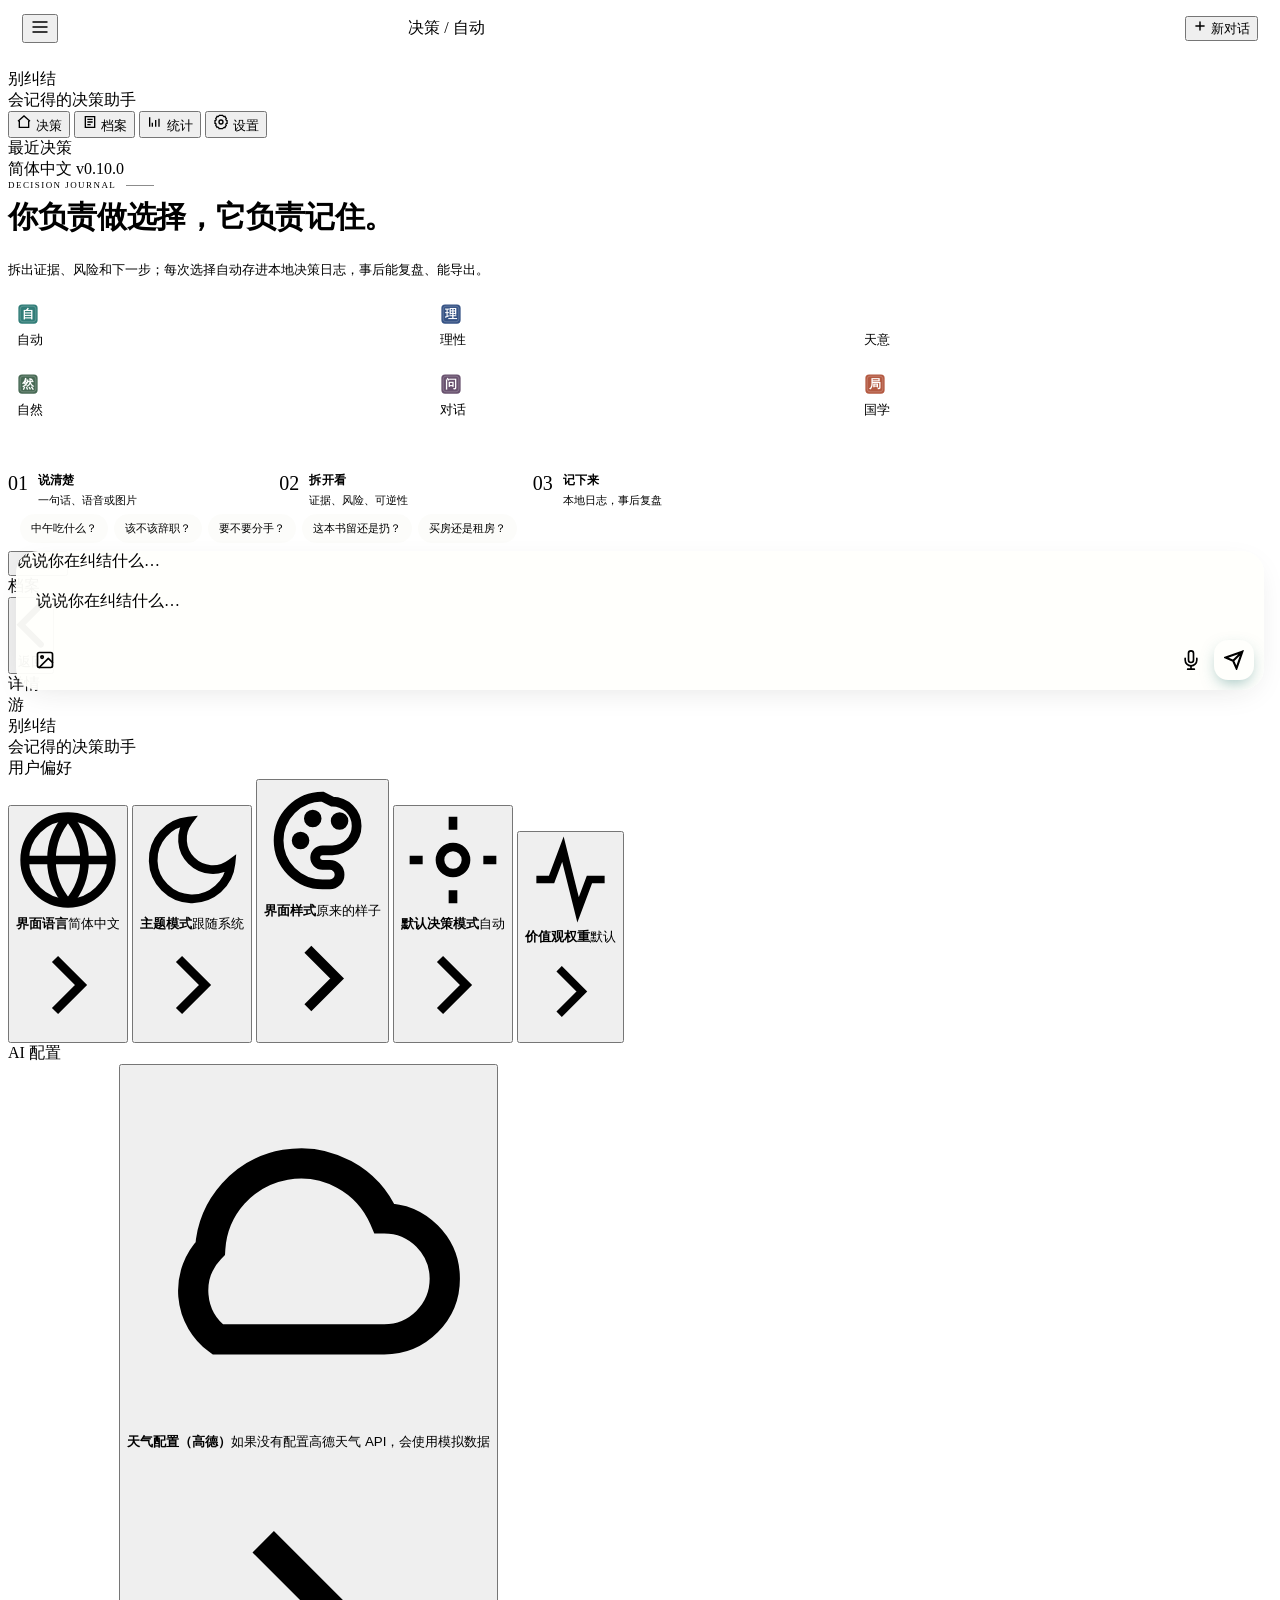
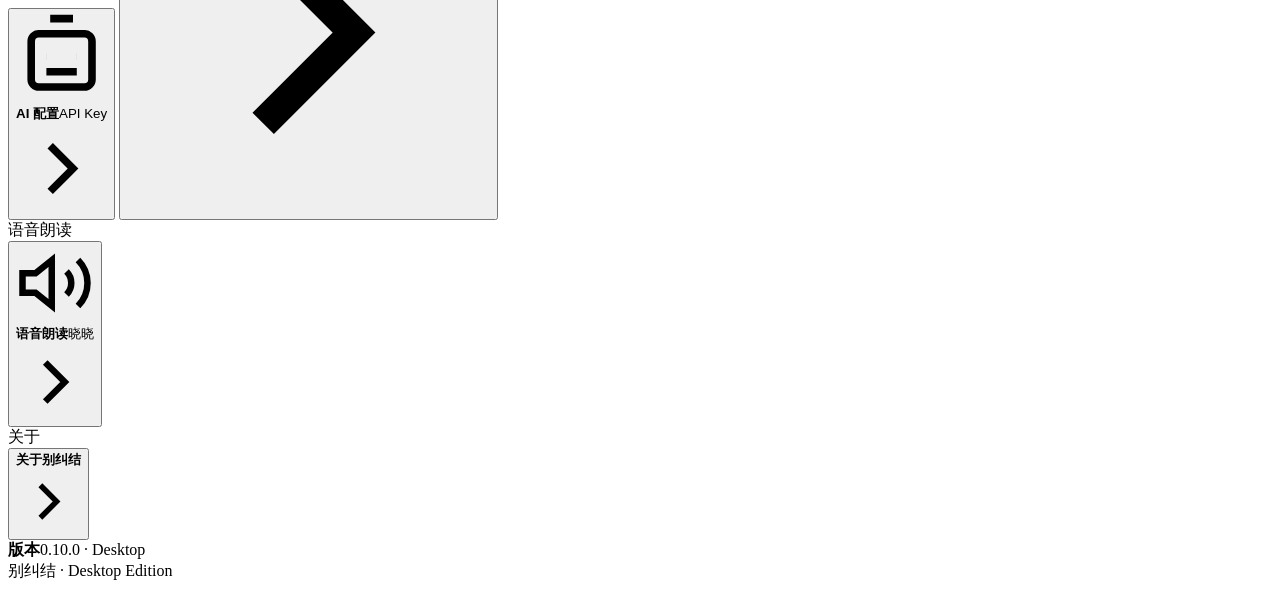
==== commit 9f81e758: "fix: sweep remaining identity strings in UI and llms.txt; guard auto vibrate - index.html title Deci" ====
--- a/frontend/index.html
+++ b/frontend/index.html
@@ -5,7 +5,7 @@
 <meta name="viewport" content="width=device-width, initial-scale=1.0">
 <meta name="theme-color" content="#f4f5ef">
 <meta name="color-scheme" content="light dark">
-<title>别纠结 · Decision Skill</title>
+<title>别纠结 · Decision Journal</title>
 <link rel="stylesheet" href="styles/main.css?v=7">
 <link rel="stylesheet" href="styles/chat.css?v=19">
 <link rel="stylesheet" href="styles/archive.css?v=8">
@@ -68,7 +68,7 @@
 
     <div class="sidebar-foot">
       <span id="sideLang">简体中文</span>
-      <span id="sideVersion">v0.9.1</span>
+      <span id="sideVersion">v0.10.0</span>
     </div>
   </aside>
 
@@ -77,7 +77,7 @@
     <div class="scroll-area" id="chatScroll">
       <section class="hero">
         <div class="hero-label">
-          <span>DECISION BRIEF</span>
+          <span>DECISION JOURNAL</span>
         </div>
         <h1 class="hero-title" data-i18n="hero.title">你负责做选择，它负责记住。</h1>
         <p class="hero-sub" data-i18n="hero.copy">拆出证据、风险和下一步；每次选择自动存进本地决策日志，事后能复盘、能导出。</p>
@@ -268,7 +268,7 @@
             <svg class="chev" viewBox="0 0 24 24" fill="none" stroke="currentColor" stroke-width="2" aria-hidden="true"><path d="m9 18 6-6-6-6"/></svg>
           </button>
           <div class="setting-row">
-            <div class="setting-copy"><b data-i18n="settings.version">版本</b><span>0.9.1 · Desktop</span></div>
+            <div class="setting-copy"><b data-i18n="settings.version">版本</b><span>0.10.0 · Desktop</span></div>
           </div>
         </div>
         <div class="setting-version">别纠结 · Desktop Edition</div>
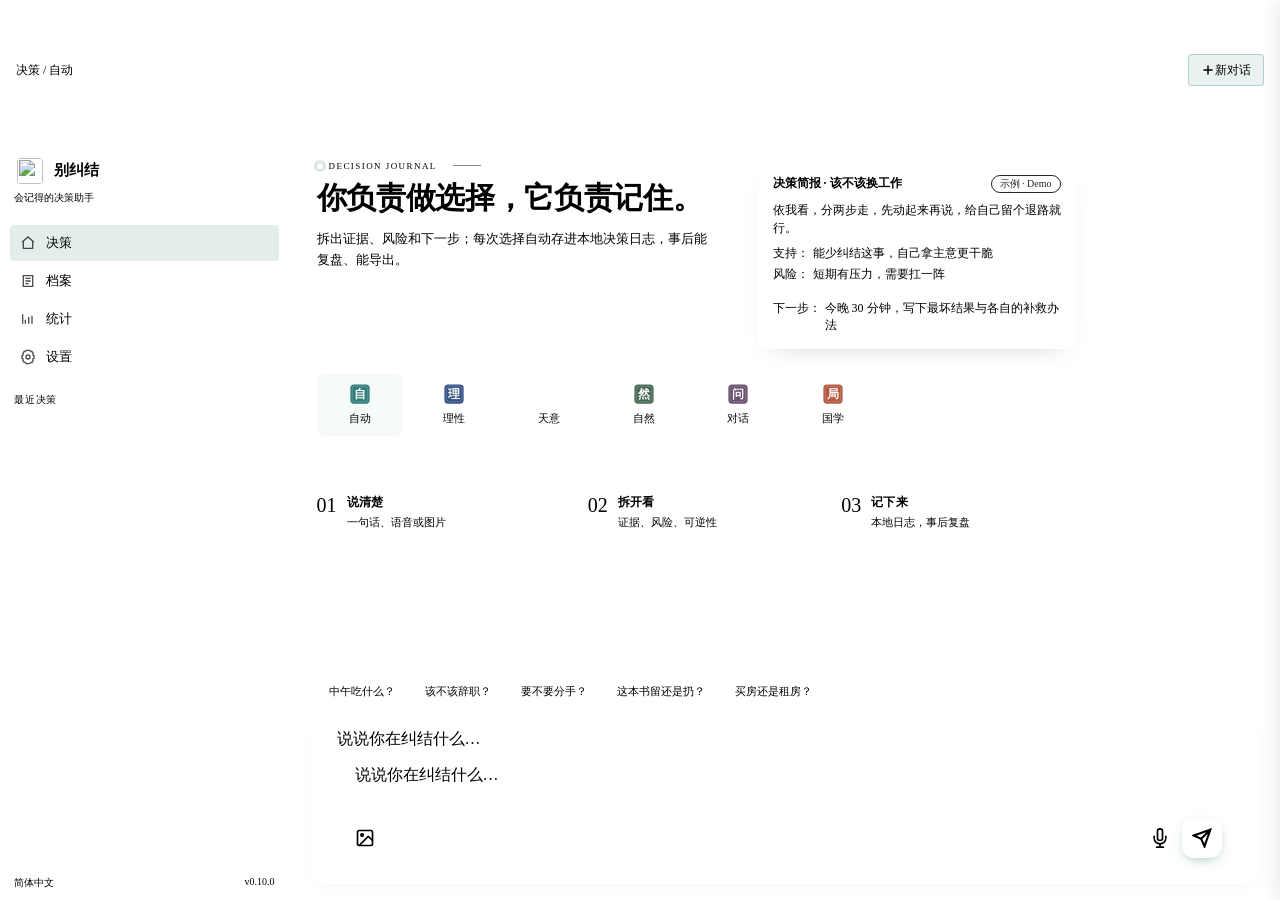
==== commit e6db6e05: "feat(ui): hero sample brief card on wide screens; sidebar recent list shows time+mode - hero: real D" ====
--- a/frontend/index.html
+++ b/frontend/index.html
@@ -11,7 +11,7 @@
 <link rel="stylesheet" href="styles/archive.css?v=8">
 <link rel="stylesheet" href="styles/stats.css?v=8">
 <link rel="stylesheet" href="styles/settings.css?v=7">
-<link rel="stylesheet" href="styles/desktop.css?v=10">
+<link rel="stylesheet" href="styles/desktop.css?v=11">
 <link rel="stylesheet" href="styles/skins.css?v=7">
 <link rel="stylesheet" href="styles/motion.css?v=4">
 </head>
@@ -76,11 +76,21 @@
   <main class="main">
     <div class="scroll-area" id="chatScroll">
       <section class="hero">
-        <div class="hero-label">
-          <span>DECISION JOURNAL</span>
-        </div>
-        <h1 class="hero-title" data-i18n="hero.title">你负责做选择，它负责记住。</h1>
-        <p class="hero-sub" data-i18n="hero.copy">拆出证据、风险和下一步；每次选择自动存进本地决策日志，事后能复盘、能导出。</p>
+        <div class="hero-main">
+          <div class="hero-label">
+            <span>DECISION JOURNAL</span>
+          </div>
+          <h1 class="hero-title" data-i18n="hero.title">你负责做选择，它负责记住。</h1>
+          <p class="hero-sub" data-i18n="hero.copy">拆出证据、风险和下一步；每次选择自动存进本地决策日志，事后能复盘、能导出。</p>
+        </div>
+        <!-- 真实运行产出的简报示例（Demo 模式，见 examples/），仅桌面宽屏展示，作为产品自证 -->
+        <aside class="hero-sample" aria-hidden="true">
+          <div class="hs-head"><span class="hs-title">决策简报 · 该不该换工作</span><span class="hs-tag">示例 · Demo</span></div>
+          <div class="hs-summary">依我看，分两步走，先动起来再说，给自己留个退路就行。</div>
+          <div class="hs-line"><span class="hs-k">支持</span><span class="hs-v">能少纠结这事，自己拿主意更干脆</span></div>
+          <div class="hs-line"><span class="hs-k">风险</span><span class="hs-v">短期有压力，需要扛一阵</span></div>
+          <div class="hs-next"><span class="hs-k">下一步</span><span class="hs-v">今晚 30 分钟，写下最坏结果与各自的补救办法</span></div>
+        </aside>
       </section>
 
       <section class="mode-grid" id="modeSelector" role="radiogroup" aria-label="决策模式选择">
@@ -289,10 +299,10 @@
 <script src="scripts/motion.js?v=3"></script>
 <script src="scripts/brief.js?v=20"></script>
 <script src="scripts/voice.js?v=6"></script>
-<script src="scripts/chat.js?v=9"></script>
+<script src="scripts/chat.js?v=10"></script>
 <script src="scripts/archive.js?v=8"></script>
 <script src="scripts/stats.js?v=8"></script>
-<script src="scripts/settings.js?v=8"></script>
-<script src="scripts/app.js?v=11"></script>
+<script src="scripts/settings.js?v=9"></script>
+<script src="scripts/app.js?v=12"></script>
 </body>
 </html>
--- a/frontend/styles/desktop.css
+++ b/frontend/styles/desktop.css
@@ -0,0 +1,931 @@
+/* ============================================================
+   desktop.css — 桌面端二区域布局（v0.8.0）
+   覆盖手机框样式，侧栏 + 主区 + 右侧抽屉
+   ============================================================ */
+
+/* 隐藏手机框元素 */
+.ios-wrapper,
+.ios-dynamic-island,
+.ios-status-bar,
+.ios-home-indicator,
+.tab-bar {
+  display: none !important;
+}
+
+/* 重置 body — 用 html,body 选择器覆盖 main.css 的同特异性规则 */
+html, body {
+  margin: 0;
+  padding: 0;
+  background: var(--paper);
+  overflow: hidden;
+  font-family: var(--font-text);
+  display: block;
+  align-items: initial;
+  justify-content: initial;
+  width: 100%;
+  height: 100vh;
+  min-height: 100vh;
+  -webkit-font-smoothing: antialiased;
+  -moz-osx-font-smoothing: grayscale;
+  color: var(--text-primary);
+}
+
+/* === 主框架 === */
+.app-shell {
+  display: grid;
+  grid-template-columns: var(--side-w) 1fr;
+  grid-template-rows: var(--topbar-h) 1fr;
+  grid-template-areas:
+    "topbar topbar"
+    "sidebar main";
+  height: 100vh;
+  width: 100vw;
+}
+
+/* === 顶栏 === */
+.topbar {
+  grid-area: topbar;
+  background: var(--paper);
+  border-bottom: 1px solid var(--border-soft);
+  display: flex;
+  align-items: center;
+  padding: 0 16px;
+  gap: 10px;
+}
+
+.topbar .crumb {
+  font-size: 12px;
+  color: var(--text-secondary);
+}
+
+.topbar .spacer { flex: 1; }
+
+.topbar .new-chat-btn {
+  font-size: 12px;
+  color: var(--aqua);
+  background: rgba(49, 125, 120, 0.1);
+  padding: 5px 12px;
+  border-radius: 4px;
+  border: 1px solid rgba(49, 125, 120, 0.3);
+  cursor: pointer;
+  touch-action: manipulation;
+  min-height: 32px;
+  display: inline-flex;
+  align-items: center;
+}
+
+/* === 侧栏 === */
+.sidebar {
+  grid-area: sidebar;
+  background: var(--paper-deep);
+  border-right: 1px solid var(--border-soft);
+  display: flex;
+  flex-direction: column;
+  overflow: hidden;
+  position: relative;
+  z-index: 45; /* 高于 drawer-overlay(40)，确保抽屉打开时侧栏仍可点击 */
+}
+
+.sidebar-head {
+  padding: 14px 14px 10px;
+  border-bottom: 1px solid var(--border-soft);
+}
+
+.sidebar-logo {
+  display: flex;
+  align-items: center;
+  gap: 8px;
+  background: transparent;
+  color: var(--ink);
+  padding: 0;
+  margin-bottom: 4px;
+  font-family: var(--font-display);
+  font-weight: 700;
+  font-size: 15px;
+}
+.sidebar-logo-seal {
+  width: 26px;
+  height: 26px;
+  border-radius: 6px;
+  background: var(--brand-seal);
+  display: grid;
+  place-items: center;
+  padding: 3px;
+  flex-shrink: 0;
+}
+.sidebar-logo-seal svg {
+  width: 100%;
+  height: 100%;
+  display: block;
+}
+.sidebar-logo-seal img {
+  width: 100%;
+  height: 100%;
+  display: block;
+  object-fit: cover;
+  border-radius: 4px;
+}
+
+.sidebar-sub {
+  font-size: 10px;
+  color: var(--text-secondary);
+}
+
+.sidebar-nav {
+  padding: 10px 10px 6px;
+  display: flex;
+  flex-direction: column;
+  gap: 2px;
+}
+
+.nav-item {
+  padding: 8px 10px;
+  border-radius: 4px;
+  font-size: 13px;
+  color: var(--text-secondary);
+  display: flex;
+  align-items: center;
+  gap: 10px;
+  cursor: pointer;
+  background: transparent;
+  border: none;
+  width: 100%;
+  text-align: left;
+  touch-action: manipulation;
+  min-height: 36px;
+  position: relative;
+  transition: background 0.2s var(--ease-ios), color 0.2s var(--ease-ios);
+}
+
+.nav-item:hover { background: rgba(25,26,22,0.06); }
+[data-theme="dark"] .nav-item:hover { background: rgba(255,255,255,0.06); }
+
+.nav-item.active {
+  background: rgba(49, 125, 120, 0.14);
+  color: var(--aqua);
+}
+[data-theme="dark"] .nav-item.active {
+  background: rgba(49, 125, 120, 0.2);
+}
+
+.nav-item.active::before {
+  content: '';
+  position: absolute;
+  left: -10px;
+  top: 6px;
+  bottom: 6px;
+  width: 2px;
+  background: var(--aqua);
+  border-radius: 1px;
+}
+
+.nav-icon {
+  width: 16px;
+  text-align: center;
+  opacity: 0.7;
+  flex-shrink: 0;
+  display: inline-flex;
+  align-items: center;
+  justify-content: center;
+}
+
+.sidebar-title {
+  font-size: 10px;
+  letter-spacing: 0.08em;
+  color: var(--text-secondary);
+  text-transform: uppercase;
+  padding: 12px 14px 4px;
+}
+
+.sidebar-recent {
+  flex: 1;
+  overflow-y: auto;
+  padding: 0 10px;
+  overscroll-behavior: contain;
+}
+
+.recent-item {
+  padding: 6px 8px;
+  border-radius: 4px;
+  font-size: 12px;
+  color: var(--text-primary);
+  display: flex;
+  align-items: center;
+  gap: 8px;
+  margin-bottom: 1px;
+  cursor: pointer;
+  white-space: nowrap;
+  overflow: hidden;
+  text-overflow: ellipsis;
+}
+
+.recent-item:hover { background: rgba(25,26,22,0.06); }
+[data-theme="dark"] .recent-item:hover { background: rgba(255,255,255,0.06); }
+
+.recent-col {
+  display: flex;
+  flex-direction: column;
+  min-width: 0;
+  flex: 1;
+}
+
+.recent-q {
+  white-space: nowrap;
+  overflow: hidden;
+  text-overflow: ellipsis;
+}
+
+.recent-meta {
+  font-size: 10px;
+  line-height: 1.3;
+  color: var(--text-secondary);
+  opacity: 0.85;
+  letter-spacing: 0.3px;
+  margin-top: 1px;
+  white-space: nowrap;
+  overflow: hidden;
+  text-overflow: ellipsis;
+}
+
+.recent-dot {
+  width: 6px;
+  height: 6px;
+  border-radius: 50%;
+  flex-shrink: 0;
+}
+
+.sidebar-foot {
+  padding: 10px 14px;
+  border-top: 1px solid var(--border-soft);
+  font-size: 10px;
+  color: var(--text-secondary);
+  display: flex;
+  justify-content: space-between;
+}
+
+/* === 主区 === */
+.main {
+  grid-area: main;
+  background: var(--paper);
+  display: flex;
+  flex-direction: column;
+  overflow: hidden;
+}
+
+.scroll-area {
+  flex: 1;
+  overflow-y: auto;
+  padding: 20px 28px;
+  overscroll-behavior: contain;
+  display: flex;
+  flex-direction: column;
+  gap: 14px;
+}
+
+/* Hero 区 */
+.hero {
+  max-width: 640px;
+}
+
+/* 宽屏：真实简报示例卡放右侧，填平首屏右侧空白（产品自证） */
+@media (min-width: 1100px) {
+  .hero {
+    max-width: none;
+    display: grid;
+    grid-template-columns: minmax(0, 1fr) 320px;
+    gap: 16px 40px;
+    align-items: start;
+  }
+}
+
+.hero-sample { display: none; }
+
+@media (min-width: 1100px) {
+  .hero-sample {
+    display: block;
+    background: var(--white);
+    border: 1px solid var(--border-soft);
+    border-radius: 8px;
+    padding: 14px 16px;
+    box-shadow: 0 10px 24px -18px rgba(25, 26, 22, 0.35);
+    font-size: 12px;
+  }
+}
+
+.hs-head { display: flex; justify-content: space-between; align-items: center; gap: 8px; margin-bottom: 8px; }
+.hs-title { font-weight: 700; color: var(--ink); font-family: var(--font-display); }
+.hs-tag { font-size: 10px; color: var(--aqua); border: 1px solid currentColor; border-radius: 999px; padding: 1px 8px; opacity: 0.85; white-space: nowrap; }
+.hs-summary { color: var(--ink); line-height: 1.5; margin-bottom: 8px; }
+.hs-line, .hs-next { display: flex; gap: 4px; margin-top: 4px; }
+.hs-k { flex-shrink: 0; color: var(--text-secondary); }
+.hs-k::after { content: '：'; }
+.hs-v { color: var(--ink); line-height: 1.45; }
+.hs-next { border-top: 1px dashed var(--border-soft); margin-top: 8px; padding-top: 8px; }
+
+.hero-label {
+  font-size: 10px;
+  letter-spacing: 0.12em;
+  color: var(--aqua);
+  text-transform: uppercase;
+  display: flex;
+  align-items: center;
+  gap: 6px;
+  margin-bottom: 8px;
+}
+
+.hero-label::before {
+  content: '';
+  width: 6px;
+  height: 6px;
+  border-radius: 50%;
+  background: var(--aqua);
+  box-shadow: 0 0 0 3px rgba(49, 125, 120, 0.18);
+}
+
+.hero-title {
+  font-family: var(--font-display);
+  font-size: 20px;
+  font-weight: 700;
+  color: var(--ink);
+  line-height: 1.3;
+  margin-bottom: 6px;
+}
+
+.hero-sub {
+  font-size: 12px;
+  color: var(--text-secondary);
+  line-height: 1.5;
+}
+
+/* 六模式印章横排 */
+.mode-grid {
+  display: grid;
+  grid-template-columns: repeat(6, minmax(0, 1fr));
+  gap: 8px;
+  max-width: 560px;
+}
+
+.mode-card {
+  background: var(--white);
+  border: 1px solid var(--border-soft);
+  border-radius: 6px;
+  padding: 10px 4px;
+  display: flex;
+  flex-direction: column;
+  align-items: center;
+  gap: 6px;
+  cursor: pointer;
+  transition: border-color 0.15s var(--ease-ios), background 0.15s var(--ease-ios);
+  min-height: 44px;
+}
+
+.mode-card[data-mode="auto"].active { border-color: var(--aqua); background: rgba(49,125,120,0.04); }
+.mode-card[data-mode="rational"].active { border-color: var(--lapis); background: rgba(54,83,133,0.04); }
+.mode-card[data-mode="random"].active { border-color: var(--random-ink); background: var(--random-wash); }
+.mode-card[data-mode="nature"].active { border-color: var(--moss); background: rgba(72,106,85,0.04); }
+.mode-card[data-mode="dialogue"].active { border-color: var(--plum); background: rgba(105,82,111,0.04); }
+.mode-card[data-mode="fengshui"].active { border-color: var(--cinnabar); background: rgba(180,90,66,0.04); }
+
+.mode-card span {
+  font-size: 11px;
+  color: var(--text-primary);
+}
+
+/* 对话流 */
+.chat-flow {
+  flex: 1;
+  display: flex;
+  flex-direction: column;
+  gap: 12px;
+  max-width: 720px;
+}
+
+/* quick chips — 固定在 composer 上方 */
+.quick-row {
+  display: flex;
+  gap: 6px;
+  flex-wrap: wrap;
+  padding: 0 28px 6px;
+  background: var(--paper);
+  flex-shrink: 0;
+}
+
+.quick-chip {
+  background: var(--white);
+  border: 1px solid var(--border-soft);
+  border-radius: 14px;
+  padding: 5px 12px;
+  font-size: 11px;
+  color: var(--text-secondary);
+  cursor: pointer;
+  touch-action: manipulation;
+  min-height: 32px;
+}
+
+.quick-chip:hover { background: rgba(0,0,0,0.03); }
+
+/* composer — 输入框区（桌面端：保持卡片风） */
+.composer {
+  position: static;
+  padding: 16px 28px 20px;
+  border-top: 1px solid var(--border-soft);
+  background: var(--paper);
+  flex-shrink: 0;
+  margin: 0 20px 16px;
+  width: auto;
+  border: 1.5px solid var(--border-soft);
+  border-radius: 20px;
+  box-shadow: 0 6px 20px -10px rgba(0,0,0,0.08);
+  display: flex;
+  flex-direction: column;
+  gap: 0;
+  transform: none;
+  overflow: hidden;
+  transition: border-color 0.2s, box-shadow 0.2s;
+}
+.composer:focus-within {
+  border-color: var(--aqua);
+  box-shadow: 0 8px 24px -10px rgba(49,125,120,0.25);
+}
+[data-theme="dark"] .composer {
+  background: var(--paper);
+  backdrop-filter: none;
+  -webkit-backdrop-filter: none;
+}
+
+.composer-preview {
+  padding: 12px 16px 4px;
+}
+.composer-preview img {
+  width: 72px;
+  height: 72px;
+}
+
+.composer textarea {
+  width: 100%;
+  background: transparent;
+  border: none;
+  border-radius: 0;
+  padding: 12px 18px 8px;
+  font-size: 15px;
+  font-family: var(--font-text);
+  color: var(--text-primary);
+  resize: none;
+  min-height: 64px;
+  max-height: 200px;
+  line-height: 1.6;
+  box-sizing: border-box;
+}
+
+.composer textarea:focus {
+  outline: none;
+}
+
+.composer-toolbar {
+  display: flex;
+  align-items: center;
+  justify-content: space-between;
+  padding: 4px 10px 6px;
+  position: static;
+}
+.composer-tools-left,
+.composer-tools-right {
+  display: flex;
+  align-items: center;
+  gap: 4px;
+}
+
+.tool-button {
+  width: 36px;
+  height: 36px;
+  border-radius: 10px;
+  background: transparent;
+  border: none;
+  display: flex;
+  align-items: center;
+  justify-content: center;
+  cursor: pointer;
+  color: var(--text-secondary);
+  touch-action: manipulation;
+}
+.tool-button:hover { background: rgba(0,0,0,0.05); color: var(--text-primary); }
+[data-theme="dark"] .tool-button:hover { background: rgba(255,255,255,0.08); }
+
+.mic-button.recording,
+.mic-button.listening {
+  background: var(--cinnabar) !important;
+  color: var(--white) !important;
+  border-color: var(--cinnabar);
+  animation: mic-pulse 1.4s ease-in-out infinite;
+}
+
+.send-button {
+  width: 40px;
+  height: 40px;
+  border-radius: 12px;
+  background: var(--aqua);
+  color: var(--white);
+  border: none;
+  display: flex;
+  align-items: center;
+  justify-content: center;
+  cursor: pointer;
+  touch-action: manipulation;
+  box-shadow: 0 4px 12px -4px rgba(49,125,120,0.5);
+}
+
+.send-button:hover { background: #2a6b66; }
+
+.send-button:disabled {
+  opacity: 0.4;
+  cursor: not-allowed;
+  box-shadow: none;
+  background: #888;
+}
+
+/* === 右侧抽屉 === */
+.drawer-overlay {
+  position: fixed;
+  inset: 0;
+  background: rgba(0, 0, 0, 0.2);
+  opacity: 0;
+  pointer-events: none;
+  transition: opacity 0.25s var(--ease-ios);
+  z-index: 40;
+}
+
+.drawer-overlay.open {
+  opacity: 1;
+  pointer-events: auto;
+}
+
+.drawer {
+  position: fixed;
+  right: 0;
+  top: 0;
+  bottom: 0;
+  width: min(480px, 50vw);
+  background: var(--white);
+  box-shadow: -4px 0 16px rgba(0, 0, 0, 0.08);
+  transform: translateX(100%);
+  transition: transform 0.25s var(--ease-ios);
+  z-index: 50;
+  display: flex;
+  flex-direction: column;
+}
+
+.drawer.open { transform: translateX(0); }
+
+.drawer-header {
+  height: 48px;
+  border-bottom: 1px solid var(--border-soft);
+  display: flex;
+  align-items: center;
+  padding: 0 16px;
+  gap: 10px;
+  flex-shrink: 0;
+}
+
+.drawer-back {
+  background: transparent;
+  border: none;
+  cursor: pointer;
+  font-size: 13px;
+  color: var(--text-secondary);
+  display: flex;
+  align-items: center;
+  gap: 4px;
+  touch-action: manipulation;
+  min-height: 36px;
+  padding: 4px 8px;
+  border-radius: 4px;
+}
+
+.drawer-back:hover { background: rgba(0,0,0,0.04); }
+
+.drawer-title {
+  font-family: var(--font-display);
+  font-size: 15px;
+  font-weight: 700;
+  color: var(--ink);
+}
+
+.drawer-body {
+  flex: 1;
+  overflow-y: auto;
+  padding: 16px;
+  overscroll-behavior: contain;
+  position: relative;
+}
+
+/* 抽屉内 page 容器覆盖（去除 absolute 定位，不作为 absolute 子元素的参照） */
+.drawer-body .page {
+  position: static;
+  inset: auto;
+  display: none;
+  flex-direction: column;
+  overflow: visible;
+}
+
+.drawer-body .page.active {
+  display: block;
+  animation: none;
+}
+
+/* 抽屉内详情视图：相对于 drawer-body 铺满整个抽屉内容区 */
+.drawer-body .detail-view {
+  position: absolute;
+  top: 0;
+  left: 0;
+  right: 0;
+  bottom: 0;
+  background: var(--paper);
+  z-index: 10;
+  margin: 0;
+  border-radius: 0;
+}
+
+/* === Modal / Toast（保留，覆盖手机框定位） === */
+.modal-overlay {
+  position: fixed;
+  inset: 0;
+  background: rgba(0,0,0,0.4);
+  display: flex;
+  align-items: center;
+  justify-content: center;
+  opacity: 0;
+  pointer-events: none;
+  transition: opacity 0.25s var(--ease-ios);
+  z-index: 600;
+}
+
+.modal-overlay.show {
+  opacity: 1;
+  pointer-events: auto;
+}
+
+.modal {
+  background: var(--white);
+  border-radius: 12px;
+  padding: 20px;
+  max-width: 90vw;
+  width: 360px;
+  box-shadow: var(--shadow-lg);
+}
+
+.toast {
+  position: fixed;
+  bottom: 24px;
+  left: 50%;
+  transform: translateX(-50%) translateY(20px);
+  background: var(--ink);
+  color: var(--paper);
+  padding: 10px 18px;
+  border-radius: 8px;
+  font-size: 13px;
+  opacity: 0;
+  pointer-events: none;
+  transition: opacity 0.25s var(--ease-ios), transform 0.25s var(--ease-ios);
+  z-index: 999;
+}
+
+.toast.show {
+  opacity: 1;
+  transform: translateX(-50%) translateY(0);
+}
+
+/* === 档案列表样式（drawer-body 内） === */
+.archive-empty {
+  text-align: center;
+  padding: 40px 20px;
+  color: var(--text-secondary);
+}
+
+.archive-card {
+  background: var(--paper);
+  border: 1px solid var(--border-soft);
+  border-radius: 8px;
+  padding: 12px;
+  margin-bottom: 8px;
+  cursor: pointer;
+}
+
+.archive-card:hover { background: rgba(0,0,0,0.02); }
+
+.archive-card .ac-q {
+  font-size: 13px;
+  color: var(--text-primary);
+  margin-bottom: 4px;
+  font-weight: 500;
+}
+
+.archive-card .ac-meta {
+  font-size: 11px;
+  color: var(--text-secondary);
+  display: flex;
+  gap: 8px;
+}
+
+/* === 统计样式 === */
+.stats-grid {
+  display: grid;
+  grid-template-columns: repeat(2, 1fr);
+  gap: 8px;
+  margin-bottom: 16px;
+}
+
+.stat-card {
+  background: var(--paper);
+  border: 1px solid var(--border-soft);
+  border-radius: 8px;
+  padding: 12px;
+}
+
+.stat-card .sc-label {
+  font-size: 10px;
+  color: var(--text-secondary);
+  margin-bottom: 4px;
+}
+
+.stat-card .sc-value {
+  font-family: var(--font-display);
+  font-size: 22px;
+  font-weight: 700;
+  color: var(--ink);
+}
+
+/* === 设置样式 === */
+.settings-scroll {
+  display: flex;
+  flex-direction: column;
+  gap: 4px;
+}
+
+.user-card {
+  display: flex;
+  align-items: center;
+  gap: 12px;
+  padding: 12px;
+  background: var(--paper);
+  border-radius: 8px;
+  margin-bottom: 12px;
+}
+
+.user-avatar {
+  width: 40px;
+  height: 40px;
+  border-radius: 50%;
+  background: var(--aqua);
+  color: var(--white);
+  display: flex;
+  align-items: center;
+  justify-content: center;
+  font-family: var(--font-display);
+  font-weight: 700;
+  font-size: 16px;
+}
+
+.user-info .ui-name {
+  font-size: 14px;
+  font-weight: 600;
+  color: var(--text-primary);
+}
+
+.user-info .ui-sub {
+  font-size: 11px;
+  color: var(--text-secondary);
+}
+
+.settings-group-title {
+  font-size: 11px;
+  letter-spacing: 0.06em;
+  color: var(--text-secondary);
+  text-transform: uppercase;
+  padding: 12px 4px 4px;
+}
+
+.settings-list {
+  background: var(--paper);
+  border-radius: 8px;
+  overflow: hidden;
+  margin-bottom: 8px;
+}
+
+.setting-row {
+  display: flex;
+  align-items: center;
+  gap: 12px;
+  padding: 12px 14px;
+  cursor: pointer;
+  border-bottom: 1px solid var(--border-soft);
+  width: 100%;
+  text-align: left;
+  background: transparent;
+  border-left: none;
+  border-right: none;
+  border-top: none;
+  touch-action: manipulation;
+  min-height: 44px;
+}
+
+.setting-row:last-child { border-bottom: none; }
+.setting-row:hover { background: rgba(0,0,0,0.02); }
+
+.row-icon {
+  width: 28px;
+  height: 28px;
+  border-radius: 6px;
+  background: rgba(49,125,120,0.1);
+  color: var(--aqua);
+  display: flex;
+  align-items: center;
+  justify-content: center;
+  flex-shrink: 0;
+}
+
+.row-icon svg { width: 16px; height: 16px; }
+
+.setting-copy {
+  flex: 1;
+  display: flex;
+  flex-direction: column;
+  gap: 2px;
+}
+
+.setting-copy b {
+  font-size: 13px;
+  color: var(--text-primary);
+  font-weight: 500;
+}
+
+.setting-copy span {
+  font-size: 11px;
+  color: var(--text-secondary);
+}
+
+.chev {
+  width: 16px;
+  height: 16px;
+  color: var(--text-tertiary);
+}
+
+.setting-version {
+  text-align: center;
+  font-size: 11px;
+  color: var(--text-tertiary);
+  padding: 16px 0;
+}
+
+/* === Brief 卡（沿用 brief.js 渲染，补充桌面端样式） === */
+.brief {
+  background: var(--white);
+  border: 1px solid var(--border-soft);
+  border-radius: 8px;
+  padding: 14px;
+  max-width: 92%;
+  box-shadow: var(--shadow-sm);
+}
+
+/* === 响应式 === */
+@media (max-width: 1023px) {
+  .app-shell {
+    grid-template-columns: var(--side-w-narrow) 1fr;
+  }
+}
+
+@media (max-width: 767px) {
+  .app-shell {
+    grid-template-columns: 1fr;
+    grid-template-areas:
+      "topbar"
+      "main"
+      "composer";
+  }
+  .sidebar {
+    position: fixed;
+    left: 0;
+    top: 0;
+    bottom: 0;
+    width: 280px;
+    transform: translateX(-100%);
+    transition: transform 0.25s var(--ease-ios);
+    z-index: 50;
+    box-shadow: 4px 0 16px rgba(0,0,0,0.08);
+  }
+  .sidebar.open { transform: translateX(0); }
+  .menu-toggle { display: flex !important; }
+  .scroll-area { padding: 16px; }
+  .composer { padding: 8px 16px 12px; }
+}
+
+.menu-toggle {
+  display: none;
+  background: transparent;
+  border: none;
+  cursor: pointer;
+  color: var(--text-primary);
+  padding: 4px 8px;
+  touch-action: manipulation;
+  min-height: 36px;
+  align-items: center;
+}
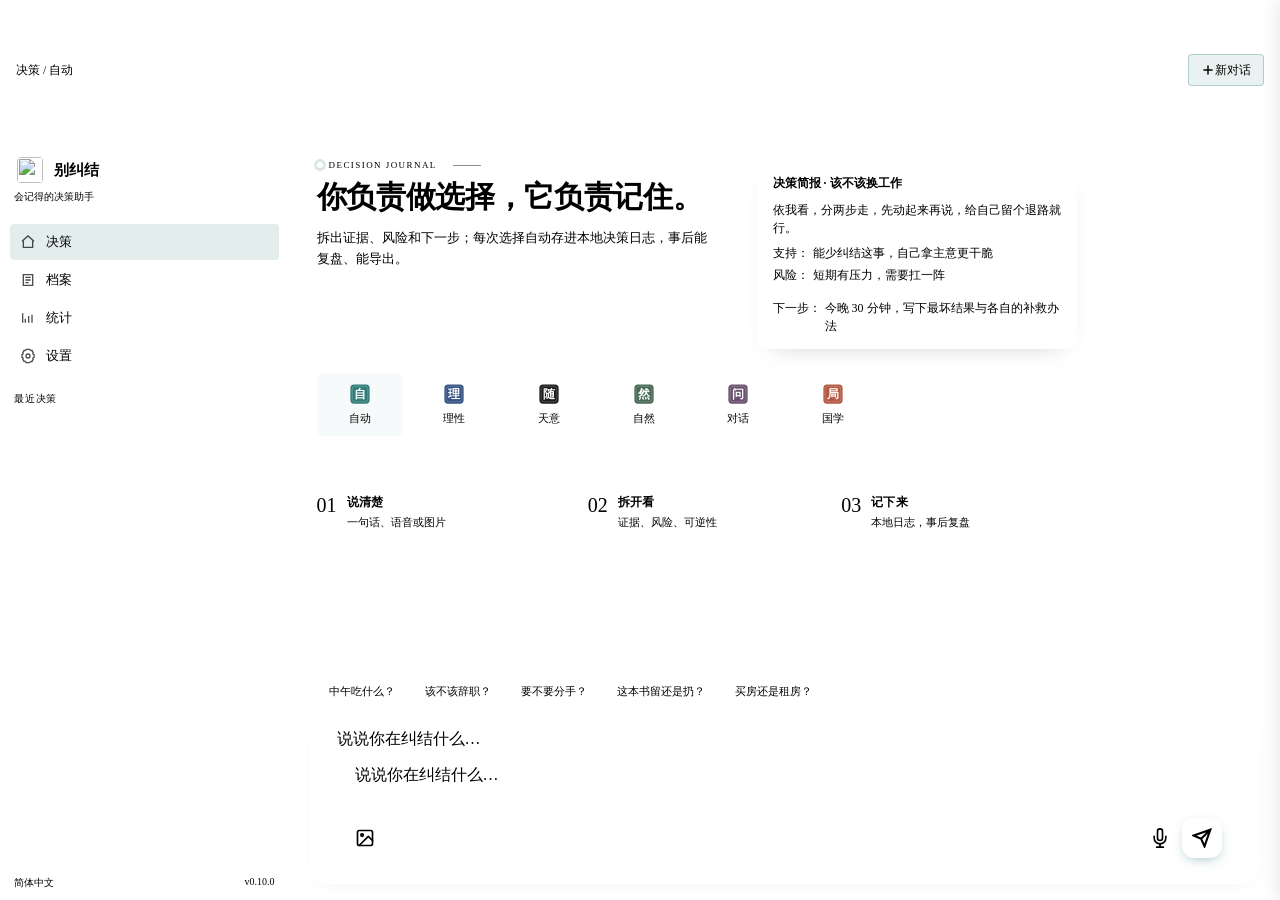
==== commit 5a791682: "fix(ui): make recent decisions keyboard-operable and finish the desktop sample Recent entries are na" ====
--- a/frontend/index.html
+++ b/frontend/index.html
@@ -85,11 +85,11 @@
         </div>
         <!-- 真实运行产出的简报示例（Demo 模式，见 examples/），仅桌面宽屏展示，作为产品自证 -->
         <aside class="hero-sample" aria-hidden="true">
-          <div class="hs-head"><span class="hs-title">决策简报 · 该不该换工作</span><span class="hs-tag">示例 · Demo</span></div>
-          <div class="hs-summary">依我看，分两步走，先动起来再说，给自己留个退路就行。</div>
-          <div class="hs-line"><span class="hs-k">支持</span><span class="hs-v">能少纠结这事，自己拿主意更干脆</span></div>
-          <div class="hs-line"><span class="hs-k">风险</span><span class="hs-v">短期有压力，需要扛一阵</span></div>
-          <div class="hs-next"><span class="hs-k">下一步</span><span class="hs-v">今晚 30 分钟，写下最坏结果与各自的补救办法</span></div>
+          <div class="hs-head"><span class="hs-title" data-i18n="sample.title">决策简报 · 该不该换工作</span><span class="hs-tag" data-i18n="sample.tag">示例 · Demo</span></div>
+          <div class="hs-summary" data-i18n="sample.summary">依我看，分两步走，先动起来再说，给自己留个退路就行。</div>
+          <div class="hs-line"><span class="hs-k" data-i18n="sample.support">支持</span><span class="hs-v" data-i18n="sample.supportText">能少纠结这事，自己拿主意更干脆</span></div>
+          <div class="hs-line"><span class="hs-k" data-i18n="brief.risks">风险</span><span class="hs-v" data-i18n="sample.riskText">短期有压力，需要扛一阵</span></div>
+          <div class="hs-next"><span class="hs-k" data-i18n="sample.nextLabel">下一步</span><span class="hs-v" data-i18n="sample.nextText">今晚 30 分钟，写下最坏结果与各自的补救办法</span></div>
         </aside>
       </section>
 
--- a/frontend/styles/chat.css
+++ b/frontend/styles/chat.css
@@ -258,10 +258,22 @@
   display: flex;
   align-items: center;
   justify-content: space-between;
+  gap: 6px;
   font-size: 9px;
   letter-spacing: 0.08em;
   opacity: 0.85;
 }
+.brief-source {
+  flex-shrink: 0;
+  padding: 1px 6px;
+  border-radius: 999px;
+  font-size: 8px;
+  letter-spacing: 0.04em;
+  color: #fff;
+  background: rgba(0,0,0,0.16);
+}
+.brief-source--mock { background: rgba(255,255,255,0.22); }
+.brief-source--real { background: rgba(0,0,0,0.22); }
 .brief-title {
   margin-top: 6px;
   font-family: var(--font-display);
--- a/frontend/styles/desktop.css
+++ b/frontend/styles/desktop.css
@@ -206,9 +206,14 @@
 
 .recent-item {
   padding: 6px 8px;
+  border: 0;
   border-radius: 4px;
+  width: 100%;
+  font: inherit;
   font-size: 12px;
+  text-align: left;
   color: var(--text-primary);
+  background: transparent;
   display: flex;
   align-items: center;
   gap: 8px;
@@ -314,7 +319,7 @@
 
 .hs-head { display: flex; justify-content: space-between; align-items: center; gap: 8px; margin-bottom: 8px; }
 .hs-title { font-weight: 700; color: var(--ink); font-family: var(--font-display); }
-.hs-tag { font-size: 10px; color: var(--aqua); border: 1px solid currentColor; border-radius: 999px; padding: 1px 8px; opacity: 0.85; white-space: nowrap; }
+.hs-tag { font-size: 11px; color: #fff; background: var(--aqua); border-radius: 999px; padding: 2px 9px; white-space: nowrap; }
 .hs-summary { color: var(--ink); line-height: 1.5; margin-bottom: 8px; }
 .hs-line, .hs-next { display: flex; gap: 4px; margin-top: 4px; }
 .hs-k { flex-shrink: 0; color: var(--text-secondary); }
--- a/frontend/styles/skins.css
+++ b/frontend/styles/skins.css
@@ -0,0 +1,400 @@
+/* Visual skins layer. Theme mode still controls light or dark colors. */
+:root {
+  --random-head: #1d1d1f;
+  --random-ink: #007aff;
+  --random-pop: #ff3b30;
+  --random-alt: #5856d6;
+  --random-vessel: #0a6fd8;
+  --random-bamboo: #c6922f;
+  --random-gold: #ffcc00;
+  --random-paper: #ffffff;
+  --random-card-1: #30b0c7;
+  --random-card-2: #007aff;
+  --random-card-3: #ff3b30;
+  --random-card-4: #af52de;
+  --random-card-5: #ff9500;
+  --random-card-6: #34c759;
+  --random-die-top: #ffcc00;
+  --random-die-left: #30b0c7;
+  --random-die-right: #007aff;
+  --random-wash: rgba(0, 122, 255, 0.08);
+  --random-line: rgba(0, 122, 255, 0.24);
+}
+
+html[data-skin="heritage"][data-theme="dark"] {
+  --random-head: #315f56;
+  --random-ink: #78cfbd;
+  --random-pop: #ef8d77;
+  --random-alt: #89afe2;
+  --random-vessel: #315f56;
+  --random-card-1: #5caa9c;
+  --random-card-2: #7f9fca;
+  --random-card-3: #ba7489;
+  --random-card-4: #a184bd;
+  --random-card-5: #c89c59;
+  --random-card-6: #6f9eb7;
+  --random-die-top: #e0eee7;
+  --random-die-left: #4d9288;
+  --random-die-right: #739cc1;
+  --random-wash: rgba(120, 207, 189, 0.14);
+  --random-line: rgba(120, 207, 189, 0.4);
+}
+
+html[data-skin="workbench"][data-theme="light"] {
+  --paper: #f2f6f4;
+  --paper-2: #e5eeea;
+  --paper-deep: #f7faf8;
+  --paper-deeper: #dfe9e4;
+  --white: #ffffff;
+  --ink: #18231f;
+  --ink-soft: #64736c;
+  --ink-faint: #8a9790;
+  --line: rgba(24, 35, 31, 0.12);
+  --border-soft: #d6e0da;
+  --aqua: #18745a;
+  --lapis: #3b6170;
+  --brass: #b47a31;
+  --moss: #4d7e55;
+  --plum: #7b5d72;
+  --cinnabar: #b75b49;
+  --brand-seal: #08745d;
+  --font-display: Inter, "PingFang SC", "Microsoft YaHei", sans-serif;
+  --shadow-sm: 0 1px 3px rgba(24, 35, 31, 0.06);
+  --shadow-md: 0 7px 18px rgba(24, 35, 31, 0.07);
+  --shadow-lg: 0 18px 36px rgba(24, 35, 31, 0.08);
+  --random-head: var(--brand-seal);
+  --random-ink: var(--aqua);
+  --random-pop: var(--cinnabar);
+  --random-alt: var(--lapis);
+  --random-vessel: var(--brand-seal);
+  --random-wash: rgba(24, 116, 90, 0.12);
+  --random-line: rgba(24, 116, 90, 0.36);
+}
+
+html[data-skin="workbench"][data-theme="dark"] {
+  --paper: #18211e;
+  --paper-2: #212d28;
+  --paper-deep: #1d2924;
+  --paper-deeper: #26362f;
+  --white: #212d28;
+  --ink: #e3eee8;
+  --ink-soft: #b1c0b8;
+  --ink-faint: #82948a;
+  --line: rgba(227, 238, 232, 0.13);
+  --border-soft: rgba(227, 238, 232, 0.14);
+  --aqua: #68c6a0;
+  --lapis: #8fbdc6;
+  --brass: #dfb96f;
+  --moss: #8fc996;
+  --plum: #d1a8c6;
+  --cinnabar: #e49a87;
+  --brand-seal: #1b9677;
+  --font-display: Inter, "PingFang SC", "Microsoft YaHei", sans-serif;
+  --random-head: var(--brand-seal);
+  --random-ink: var(--aqua);
+  --random-pop: var(--cinnabar);
+  --random-alt: var(--lapis);
+  --random-vessel: var(--brand-seal);
+  --random-wash: rgba(104, 198, 160, 0.14);
+  --random-line: rgba(104, 198, 160, 0.4);
+}
+
+html[data-skin="journal"][data-theme="light"] {
+  --paper: #f8f6ef;
+  --paper-2: #efecdf;
+  --paper-deep: #f8f6ef;
+  --paper-deeper: #ebe6d7;
+  --white: #fffdf7;
+  --ink: #171915;
+  --ink-soft: #5f655e;
+  --ink-faint: #868a80;
+  --line: rgba(23, 25, 21, 0.18);
+  --border-soft: #cfc9ba;
+  --aqua: #426856;
+  --lapis: #3f596c;
+  --brass: #aa7a36;
+  --moss: #49734e;
+  --plum: #72576d;
+  --cinnabar: #a94e3e;
+  --brand-seal: #254c3d;
+  --font-display: "Songti SC", "Noto Serif SC", "STSong", serif;
+  --font-text: "Songti SC", "Noto Serif SC", "STSong", serif;
+  --shadow-sm: none;
+  --shadow-md: none;
+  --shadow-lg: none;
+  --random-head: var(--brand-seal);
+  --random-ink: var(--aqua);
+  --random-pop: var(--cinnabar);
+  --random-alt: var(--lapis);
+  --random-vessel: var(--brand-seal);
+  --random-wash: rgba(66, 104, 86, 0.1);
+  --random-line: rgba(66, 104, 86, 0.38);
+}
+
+html[data-skin="journal"][data-theme="dark"] {
+  --paper: #1e201b;
+  --paper-2: #282a23;
+  --paper-deep: #20221c;
+  --paper-deeper: #2d3027;
+  --white: #282a23;
+  --ink: #eee9dc;
+  --ink-soft: #beb9ab;
+  --ink-faint: #928e84;
+  --line: rgba(238, 233, 220, 0.16);
+  --border-soft: rgba(238, 233, 220, 0.15);
+  --aqua: #84b49a;
+  --lapis: #9dbbd1;
+  --brass: #d8b376;
+  --moss: #9bc89c;
+  --plum: #c7a8c0;
+  --cinnabar: #e29a8b;
+  --brand-seal: #4c8069;
+  --font-display: "Songti SC", "Noto Serif SC", "STSong", serif;
+  --font-text: "Songti SC", "Noto Serif SC", "STSong", serif;
+  --shadow-sm: none;
+  --shadow-md: none;
+  --shadow-lg: none;
+  --random-head: var(--brand-seal);
+  --random-ink: var(--aqua);
+  --random-pop: var(--cinnabar);
+  --random-alt: var(--lapis);
+  --random-vessel: var(--brand-seal);
+  --random-wash: rgba(132, 180, 154, 0.13);
+  --random-line: rgba(132, 180, 154, 0.4);
+}
+
+html[data-skin="console"][data-theme="light"] {
+  --paper: #edf2f0;
+  --paper-2: #e1ebe7;
+  --paper-deep: #ffffff;
+  --paper-deeper: #e0ebe6;
+  --white: #ffffff;
+  --ink: #172420;
+  --ink-soft: #607069;
+  --ink-faint: #7c8b84;
+  --line: rgba(23, 36, 32, 0.13);
+  --border-soft: #d3ded8;
+  --aqua: #0d7564;
+  --lapis: #356d7e;
+  --brass: #ae7b28;
+  --moss: #347a52;
+  --plum: #745c91;
+  --cinnabar: #b65345;
+  --brand-seal: #18372e;
+  --font-display: Inter, "PingFang SC", "Microsoft YaHei", sans-serif;
+  --shadow-sm: 0 1px 2px rgba(23, 36, 32, 0.05);
+  --shadow-md: 0 5px 14px rgba(23, 36, 32, 0.06);
+  --shadow-lg: 0 10px 24px rgba(23, 36, 32, 0.06);
+  --random-head: var(--brand-seal);
+  --random-ink: var(--aqua);
+  --random-pop: var(--cinnabar);
+  --random-alt: var(--lapis);
+  --random-vessel: var(--brand-seal);
+  --random-wash: rgba(13, 117, 100, 0.11);
+  --random-line: rgba(13, 117, 100, 0.36);
+}
+
+html[data-skin="console"][data-theme="dark"] {
+  --paper: #17221f;
+  --paper-2: #21322c;
+  --paper-deep: #1b2b25;
+  --paper-deeper: #294037;
+  --white: #21322c;
+  --ink: #e7f0eb;
+  --ink-soft: #b3c1ba;
+  --ink-faint: #83938b;
+  --line: rgba(231, 240, 235, 0.13);
+  --border-soft: rgba(231, 240, 235, 0.14);
+  --aqua: #65cab8;
+  --lapis: #8bc6d6;
+  --brass: #dfbc71;
+  --moss: #87d0a1;
+  --plum: #c4acd8;
+  --cinnabar: #e99a89;
+  --brand-seal: #276e5d;
+  --font-display: Inter, "PingFang SC", "Microsoft YaHei", sans-serif;
+  --random-head: var(--brand-seal);
+  --random-ink: var(--aqua);
+  --random-pop: var(--cinnabar);
+  --random-alt: var(--lapis);
+  --random-vessel: var(--brand-seal);
+  --random-wash: rgba(101, 202, 184, 0.13);
+  --random-line: rgba(101, 202, 184, 0.4);
+}
+
+/* Random mode uses one deliberate palette across skins. */
+html[data-skin][data-theme="light"] {
+  --random-head: #1d1d1f;
+  --random-ink: #007aff;
+  --random-pop: #ff3b30;
+  --random-alt: #5856d6;
+  --random-vessel: #0a6fd8;
+  --random-bamboo: #c6922f;
+  --random-gold: #ffcc00;
+  --random-paper: #ffffff;
+  --random-card-1: #30b0c7;
+  --random-card-2: #007aff;
+  --random-card-3: #ff3b30;
+  --random-card-4: #af52de;
+  --random-card-5: #ff9500;
+  --random-card-6: #34c759;
+  --random-die-top: #ffcc00;
+  --random-die-left: #30b0c7;
+  --random-die-right: #007aff;
+  --random-wash: rgba(0, 122, 255, 0.08);
+  --random-line: rgba(0, 122, 255, 0.24);
+}
+
+html[data-skin][data-theme="dark"] {
+  --random-head: #000000;
+  --random-ink: #0a84ff;
+  --random-pop: #ff453a;
+  --random-alt: #5e5ce6;
+  --random-vessel: #0a84ff;
+  --random-bamboo: #d5a33a;
+  --random-gold: #ffd60a;
+  --random-paper: #252527;
+  --random-card-1: #64d2ff;
+  --random-card-2: #0a84ff;
+  --random-card-3: #ff453a;
+  --random-card-4: #bf5af2;
+  --random-card-5: #ff9f0a;
+  --random-card-6: #30d158;
+  --random-die-top: #ffd60a;
+  --random-die-left: #64d2ff;
+  --random-die-right: #0a84ff;
+  --random-wash: rgba(10, 132, 255, 0.13);
+  --random-line: rgba(10, 132, 255, 0.34);
+}
+
+html[data-skin="workbench"] {
+  --side-w: 246px;
+  --side-w-narrow: 210px;
+  --topbar-h: 42px;
+}
+html[data-skin="workbench"] .sidebar-head { padding: 18px 16px 13px; }
+html[data-skin="workbench"] .scroll-area { padding: 30px 40px; gap: 18px; }
+html[data-skin="workbench"] .hero-title { font-size: 23px; }
+html[data-skin="workbench"] .mode-grid {
+  display: flex;
+  width: max-content;
+  max-width: 100%;
+  gap: 2px;
+  padding: 4px;
+  overflow-x: auto;
+  border-radius: 9px;
+  background: var(--paper-2);
+}
+html[data-skin="workbench"] .mode-card {
+  flex: 0 0 auto;
+  min-width: 64px;
+  min-height: 36px;
+  padding: 7px 11px;
+  border: 0;
+  border-radius: 6px;
+  background: transparent;
+}
+html[data-skin="workbench"] .mode-card .mode-seal { display: none; }
+html[data-skin="workbench"] .mode-card.active {
+  background: var(--surface);
+  box-shadow: inset 0 0 0 1px var(--line-strong), var(--shadow-sm);
+}
+html[data-skin="workbench"] .mode-card.active > span { opacity: 1; font-weight: 600; }
+html[data-skin="workbench"] .brief { border-radius: 8px; }
+html[data-skin="workbench"] .composer { border-radius: 8px; }
+html[data-skin="workbench"] .drawer { border-radius: 8px 0 0 8px; }
+
+html[data-skin="journal"] .topbar { border-bottom: 2px solid var(--ink); }
+html[data-skin="journal"] .sidebar-head { border-bottom: 2px solid var(--ink); }
+html[data-skin="journal"] .scroll-area { padding: 28px 36px; gap: 18px; }
+html[data-skin="journal"] .hero {
+  max-width: 920px;
+  padding-bottom: 18px;
+  border-bottom: 1px solid var(--line-strong);
+}
+html[data-skin="journal"] .hero-title { font-size: 28px; line-height: 1.25; }
+html[data-skin="journal"] .mode-grid {
+  max-width: 760px;
+  gap: 0;
+  border-top: 1px solid var(--ink);
+  border-bottom: 1px solid var(--ink);
+}
+html[data-skin="journal"] .nav-item,
+html[data-skin="journal"] .mode-card,
+html[data-skin="journal"] .brief,
+html[data-skin="journal"] .drawer,
+html[data-skin="journal"] .composer { border-radius: 5px; }
+html[data-skin="journal"] .mode-card {
+  min-height: 42px;
+  border: 0;
+  border-right: 1px solid var(--line);
+  background: transparent;
+}
+html[data-skin="journal"] .mode-card:last-child { border-right: 0; }
+html[data-skin="journal"] .mode-card.active { background: var(--paper-2); }
+html[data-skin="journal"] .brief-head { background: var(--ink); }
+html[data-skin="journal"] .sidebar-logo { letter-spacing: 0; }
+html[data-skin="journal"] .composer { box-shadow: none; }
+
+html[data-skin="console"] {
+  --side-w: 88px;
+  --side-w-narrow: 88px;
+  --topbar-h: 36px;
+}
+html[data-skin="console"] .topbar { border-bottom: 0; }
+html[data-skin="console"] .scroll-area { padding: 22px 36px; }
+html[data-skin="console"] .sidebar-head { padding: 18px 0 14px; }
+html[data-skin="console"] .sidebar-logo { justify-content: center; margin: 0; }
+html[data-skin="console"] .sidebar-logo-seal { width: 40px; height: 40px; border-radius: 8px; }
+html[data-skin="console"] .mode-card,
+html[data-skin="console"] .brief,
+html[data-skin="console"] .composer,
+html[data-skin="console"] .drawer { border-radius: 8px; }
+html[data-skin="console"] .scroll-area { gap: 16px; }
+html[data-skin="console"] .brief-head { background: var(--ink); }
+@media (min-width: 768px) {
+  html[data-skin="console"] .sidebar-logo > span,
+  html[data-skin="console"] .sidebar-sub,
+  html[data-skin="console"] .sidebar-title,
+  html[data-skin="console"] .sidebar-recent,
+  html[data-skin="console"] .nav-item > span:last-child,
+  html[data-skin="console"] .sidebar-foot > span:first-child { display: none; }
+  html[data-skin="console"] .sidebar-nav { align-items: center; gap: 8px; padding: 14px 0; }
+  html[data-skin="console"] .nav-item {
+    width: 48px;
+    height: 48px;
+    min-height: 48px;
+    padding: 0;
+    justify-content: center;
+    border-radius: 8px;
+  }
+  html[data-skin="console"] .nav-item.active::before { left: -20px; }
+  html[data-skin="console"] .nav-icon { width: 20px; }
+  html[data-skin="console"] .nav-icon svg { width: 19px; height: 19px; }
+  html[data-skin="console"] .sidebar-foot { justify-content: center; }
+}
+
+@media (max-width: 767px) {
+  html[data-skin="workbench"] .scroll-area,
+  html[data-skin="journal"] .scroll-area,
+  html[data-skin="console"] .scroll-area { padding: 16px; }
+  html[data-skin="journal"] .hero-title { font-size: 23px; }
+}
+
+@media (prefers-reduced-motion: reduce) {
+  html[data-skin] * { transition-duration: 0.01ms !important; }
+}
+
+/* 高对比度偏好：加强次要文字、分隔线与键盘焦点可见性 */
+@media (prefers-contrast: more) {
+  html,
+  html[data-skin],
+  html[data-skin][data-theme] {
+    --text-secondary: var(--ink) !important;
+    --ink-soft: var(--ink) !important;
+    --ink-faint: var(--ink) !important;
+    --line: var(--line-strong) !important;
+    --border-soft: var(--line-strong) !important;
+  }
+  :focus-visible { outline-width: 3px !important; }
+}
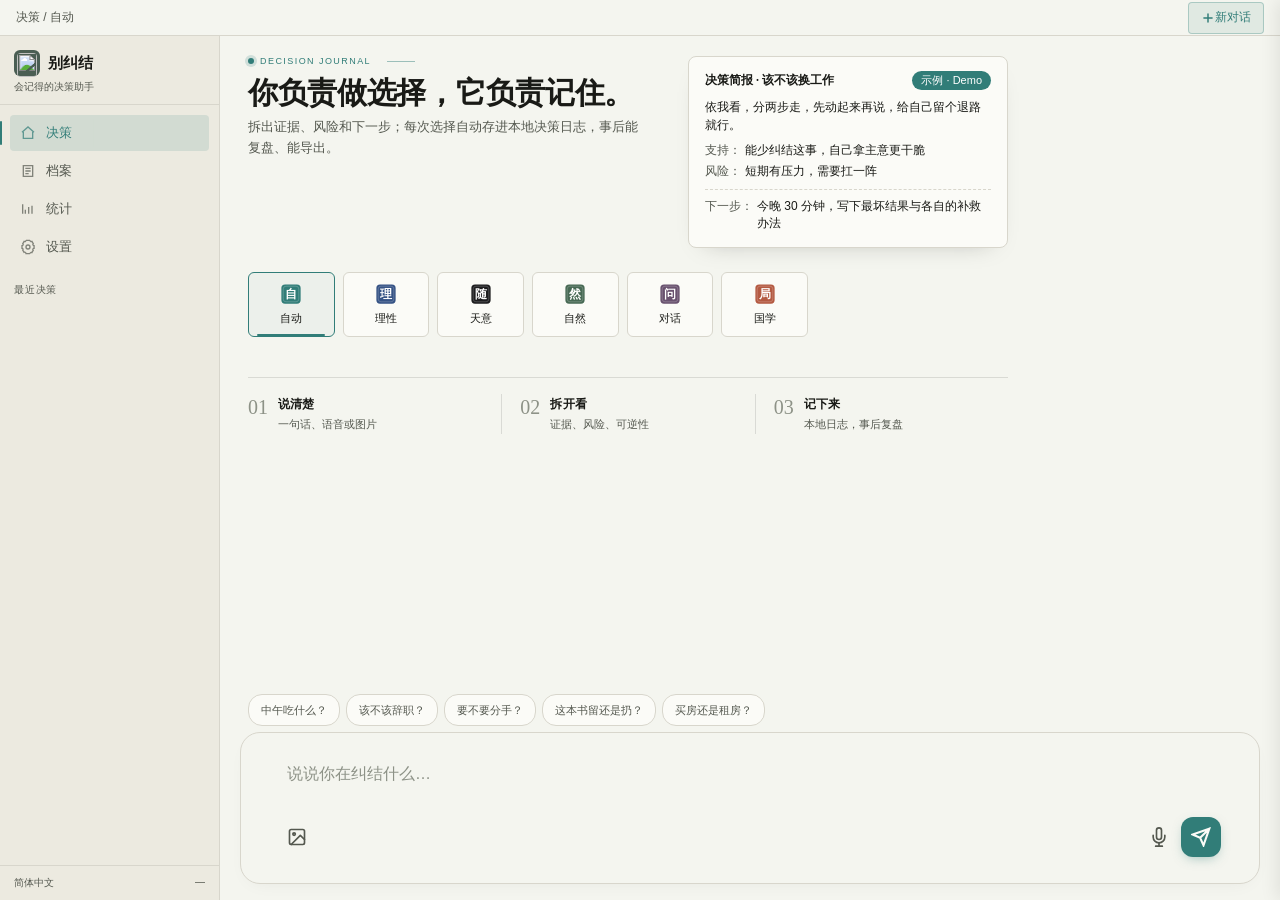
==== commit 084943d2: "feat: add host-agent journaling and durable local storage" ====
--- a/frontend/index.html
+++ b/frontend/index.html
@@ -6,14 +6,14 @@
 <meta name="theme-color" content="#f4f5ef">
 <meta name="color-scheme" content="light dark">
 <title>别纠结 · Decision Journal</title>
-<link rel="stylesheet" href="styles/main.css?v=7">
-<link rel="stylesheet" href="styles/chat.css?v=19">
-<link rel="stylesheet" href="styles/archive.css?v=8">
-<link rel="stylesheet" href="styles/stats.css?v=8">
-<link rel="stylesheet" href="styles/settings.css?v=7">
-<link rel="stylesheet" href="styles/desktop.css?v=11">
-<link rel="stylesheet" href="styles/skins.css?v=7">
-<link rel="stylesheet" href="styles/motion.css?v=4">
+<link rel="stylesheet" href="styles/main.css?v=8">
+<link rel="stylesheet" href="styles/chat.css?v=20">
+<link rel="stylesheet" href="styles/archive.css?v=9">
+<link rel="stylesheet" href="styles/stats.css?v=9">
+<link rel="stylesheet" href="styles/settings.css?v=8">
+<link rel="stylesheet" href="styles/desktop.css?v=20261114">
+<link rel="stylesheet" href="styles/skins.css?v=8">
+<link rel="stylesheet" href="styles/motion.css?v=5">
 </head>
 <body>
 <div class="app-shell">
@@ -68,7 +68,7 @@
 
     <div class="sidebar-foot">
       <span id="sideLang">简体中文</span>
-      <span id="sideVersion">v0.10.0</span>
+      <span id="sideVersion"><span data-app-version>—</span></span>
     </div>
   </aside>
 
@@ -278,7 +278,7 @@
             <svg class="chev" viewBox="0 0 24 24" fill="none" stroke="currentColor" stroke-width="2" aria-hidden="true"><path d="m9 18 6-6-6-6"/></svg>
           </button>
           <div class="setting-row">
-            <div class="setting-copy"><b data-i18n="settings.version">版本</b><span>0.10.0 · Desktop</span></div>
+            <div class="setting-copy"><b data-i18n="settings.version">版本</b><span><span data-app-version>—</span> · Desktop</span></div>
           </div>
         </div>
         <div class="setting-version">别纠结 · Desktop Edition</div>
@@ -294,15 +294,15 @@
 <div class="toast" id="toast" role="status" aria-live="polite" aria-atomic="true"></div>
 
 <script src="vendor/zdog.dist.min.js?v=1.1.3"></script>
-<script src="scripts/i18n.js?v=12"></script>
-<script src="scripts/api.js?v=7"></script>
-<script src="scripts/motion.js?v=3"></script>
-<script src="scripts/brief.js?v=20"></script>
-<script src="scripts/voice.js?v=6"></script>
-<script src="scripts/chat.js?v=10"></script>
-<script src="scripts/archive.js?v=8"></script>
-<script src="scripts/stats.js?v=8"></script>
-<script src="scripts/settings.js?v=9"></script>
-<script src="scripts/app.js?v=12"></script>
+<script src="scripts/i18n.js?v=13"></script>
+<script src="scripts/api.js?v=8"></script>
+<script src="scripts/motion.js?v=4"></script>
+<script src="scripts/brief.js?v=21"></script>
+<script src="scripts/voice.js?v=7"></script>
+<script src="scripts/chat.js?v=11"></script>
+<script src="scripts/archive.js?v=20261114"></script>
+<script src="scripts/stats.js?v=9"></script>
+<script src="scripts/settings.js?v=10"></script>
+<script src="scripts/app.js?v=20261114"></script>
 </body>
 </html>
--- a/frontend/styles/main.css
+++ b/frontend/styles/main.css
@@ -0,0 +1,525 @@
+/* ============================================================
+   别纠结 · Skill 前端 — 主样式
+   设计语言：低饱和多色体系（纸张 + 墨色 + 模式色）
+   设备框：iPhone 15 Pro 钛金属 + Dynamic Island
+   ============================================================ */
+
+* { margin: 0; padding: 0; box-sizing: border-box; -webkit-tap-highlight-color: transparent; }
+
+button {
+  background: none;
+  border: none;
+  font: inherit;
+  color: inherit;
+  cursor: pointer;
+  touch-action: manipulation;
+}
+
+.sr-only {
+  position: absolute;
+  width: 1px; height: 1px;
+  padding: 0; margin: -1px;
+  overflow: hidden;
+  clip: rect(0,0,0,0);
+  white-space: nowrap;
+  border: 0;
+}
+
+/* ============ 设计 Token ============ */
+:root {
+  --on-accent: #ffffff;
+  /* 纸张 / 墨色 */
+  --paper: #f4f5ef;
+  --paper-2: #e9ece5;
+  --ink: #191a16;
+  --ink-soft: #54584f;
+  --ink-faint: #8d9287;
+  --line: rgba(25, 26, 22, 0.12);
+  --line-strong: rgba(25, 26, 22, 0.22);
+  --white: #fbfbf7;
+  --black: #11120f;
+
+  /* 6 模式色（低饱和但有辨识度） */
+  --aqua: #317d78;      /* 自动判断 auto */
+  --lapis: #365385;     /* 理性分析 rational */
+  --brass: #9b7636;     /* 天意随机 random */
+  --moss: #486a55;      /* 自然启示 nature */
+  --plum: #69526f;      /* 对话引导 dialogue */
+  --cinnabar: #b45a42;  /* 风水玄学 fengshui */
+  --brand-seal: #4a5e53; /* 品牌章色：沉稳灰绿 */
+
+  /* 模式别名映射 */
+  --rational: var(--lapis);
+  --random: var(--random-head);
+  --nature: var(--moss);
+  --dialogue: var(--plum);
+  --auto: var(--aqua);
+  --fengshui: var(--cinnabar);
+
+  /* 表面 / 文字 */
+  --bg: var(--paper);
+  --surface: var(--white);
+  --surface-secondary: var(--paper-2);
+  --text-primary: var(--ink);
+  --text-secondary: var(--ink-soft);
+  --text-tertiary: var(--ink-faint);
+  --separator: var(--line);
+
+  /* 阴影：柔和而非炫技 */
+  --shadow-sm: 0 1px 3px rgba(25,26,22,0.06);
+  --shadow-md: 0 4px 12px rgba(25,26,22,0.08);
+  --shadow-lg: 0 18px 34px rgba(25,26,22,0.07);
+  --shadow-xl: 0 26px 70px rgba(18,20,16,0.22);
+
+  /* 动效曲线 */
+  --ease-ios: cubic-bezier(.2, .8, .2, 1);
+  --ease-ios-decel: cubic-bezier(.4, 0, .2, 1);
+  --ease-spring: cubic-bezier(.34, 1.2, .64, 1);
+
+  /* 安全区 / 键盘避让 */
+  --safe-top: env(safe-area-inset-top, 0px);
+  --safe-bottom: env(safe-area-inset-bottom, 0px);
+  --kb-height: 0px;
+
+  /* 字体：标题宋体衬线，正文无衬线 */
+  --font-display: "Songti SC", "Noto Serif SC", "STSong", serif;
+  --font-text: "PingFang SC", "Microsoft YaHei", "Noto Sans SC", sans-serif;
+
+  /* z-index 层次 */
+  --z-content: 1;
+  --z-tab: 100;
+  --z-detail: 150;
+  --z-island: 300;
+  --z-sheet: 500;
+  --z-modal: 600;
+  --z-toast: 999;
+
+  /* === 桌面端新增（v0.8.0） === */
+  --side-w: 220px;
+  --side-w-narrow: 180px;
+  --topbar-h: 36px;
+  --paper-deep: #eceae0;
+  --paper-deeper: #e4e1d4;
+  --border-soft: #d8d6cc;
+}
+
+[data-theme="dark"] {
+  --paper: #1a1b17;
+  --paper-2: #22231e;
+  --ink: #e8e6df;
+  --ink-soft: #a8a69e;
+  --ink-faint: #6b6a63;
+  --line: rgba(232, 230, 223, 0.12);
+  --line-strong: rgba(232, 230, 223, 0.22);
+  --white: #22231e;
+  --black: #090a08;
+  --bg: var(--paper);
+  --surface: var(--white);
+  --surface-secondary: var(--paper-2);
+  --text-primary: var(--ink);
+  --text-secondary: var(--ink-soft);
+  --text-tertiary: var(--ink-faint);
+  --separator: var(--line);
+  --shadow-sm: 0 1px 3px rgba(0,0,0,0.2);
+  --shadow-md: 0 4px 12px rgba(0,0,0,0.25);
+  --shadow-lg: 0 18px 34px rgba(0,0,0,0.3);
+  --shadow-xl: 0 26px 70px rgba(0,0,0,0.48);
+  /* === 桌面端深色 token（v0.8.0） === */
+  --paper-deep: #22231e;
+  --paper-deeper: #282924;
+  --border-soft: rgba(232, 230, 223, 0.14);
+}
+
+/* ============ 页面基底 ============ */
+html, body {
+  width: 100%;
+  min-height: 100vh;
+  background: var(--paper);
+  font-family: var(--font-text);
+  display: flex;
+  align-items: center;
+  justify-content: center;
+  padding: 24px;
+  color: var(--text-primary);
+  -webkit-font-smoothing: antialiased;
+  -moz-osx-font-smoothing: grayscale;
+}
+[data-theme="dark"] body { background: var(--paper); }
+
+/* ============ iPhone 15 Pro 设备框 ============ */
+.ios-wrapper {
+  display: inline-block;
+  padding: 14px;
+  /* 钛金属边框：6 色标渐变模拟真实钛金属光泽（偏暖灰） */
+  background: linear-gradient(135deg, #5a5a5c 0%, #3a3a3c 20%, #2a2a2c 45%, #1c1c1e 55%, #3a3a3c 75%, #4a4a4c 100%);
+  border-radius: 68px;
+  box-shadow:
+    0 0 0 2px #3a3a3c,
+    0 0 0 4px #1c1c1e,
+    0 30px 80px rgba(0,0,0,0.4),
+    0 10px 30px rgba(0,0,0,0.2);
+  position: relative;
+}
+/* 侧边按钮：左侧 Action Button + 音量上下 */
+.ios-wrapper::before {
+  content: '';
+  position: absolute;
+  left: -2px; top: 110px;
+  width: 3px; height: 22px;
+  background: #1c1c1e;
+  border-radius: 2px 0 0 2px;
+  box-shadow:
+    0 38px 0 #1c1c1e,
+    0 38px 0 0 transparent,
+    0 78px 0 #1c1c1e;
+}
+/* 右侧电源键 */
+.ios-wrapper::after {
+  content: '';
+  position: absolute;
+  right: -2px; top: 170px;
+  width: 3px; height: 60px;
+  background: #1c1c1e;
+  border-radius: 0 2px 2px 0;
+}
+
+.ios-screen {
+  position: relative;
+  border-radius: 55px;
+  overflow: hidden;
+  background: var(--bg);
+  width: 393px;
+  height: 852px;
+}
+
+/* 状态栏 */
+.ios-status-bar {
+  position: absolute;
+  top: 0; left: 0; right: 0;
+  height: 59px;
+  display: flex;
+  align-items: center;
+  justify-content: space-between;
+  padding: 18px 30px 0;
+  font-size: 17px;
+  font-weight: 600;
+  letter-spacing: -0.2px;
+  font-family: var(--font-display);
+  z-index: 200;
+  pointer-events: none;
+  color: var(--text-primary);
+}
+.ios-status-bar .time { font-variant-numeric: tabular-nums; }
+.ios-status-bar .icons { display: flex; align-items: center; gap: 6px; }
+.ios-status-bar svg { display: block; }
+
+/* Dynamic Island */
+.ios-dynamic-island {
+  position: absolute;
+  top: 27px;
+  left: 50%;
+  transform: translateX(-50%);
+  width: 125px;
+  height: 37px;
+  background: #000;
+  border-radius: 9999px;
+  z-index: 300;
+}
+/* 右侧 Face ID 传感器 */
+.ios-dynamic-island::before {
+  content: '';
+  position: absolute;
+  right: 14px; top: 50%;
+  transform: translateY(-50%);
+  width: 10px; height: 10px;
+  background: radial-gradient(circle, #1a1a2e 0%, #000 70%);
+  border-radius: 50%;
+  box-shadow: inset 0 0 2px rgba(100,100,150,0.3);
+}
+/* 左侧摄像头 */
+.ios-dynamic-island::after {
+  content: '';
+  position: absolute;
+  left: 18px; top: 50%;
+  transform: translateY(-50%);
+  width: 7px; height: 7px;
+  background: radial-gradient(circle, #0a0a1a 0%, #000 70%);
+  border-radius: 50%;
+}
+
+.ios-content {
+  position: absolute;
+  top: 59px;
+  left: 0; right: 0; bottom: 0;
+  overflow: hidden;
+}
+
+.ios-home-indicator {
+  position: absolute;
+  bottom: 5px;
+  left: 50%;
+  transform: translateX(-50%);
+  width: 134px;
+  height: 5px;
+  background: var(--ink);
+  border-radius: 9999px;
+  opacity: 0.85;
+  z-index: 400;
+  pointer-events: none;
+}
+
+/* ============ 页面容器 ============ */
+.page {
+  position: absolute;
+  inset: 0;
+  display: none;
+  flex-direction: column;
+  overflow: hidden;
+}
+.page.active {
+  display: flex;
+  animation: pageIn 0.32s var(--ease-ios-decel);
+}
+@keyframes pageIn {
+  from { opacity: 0; transform: translateY(6px); }
+  to { opacity: 1; transform: translateY(0); }
+}
+
+/* 内页标题（档案 / 统计 / 设置） */
+.archive-title,
+.stats-title,
+.settings-title {
+  font-family: var(--font-display);
+  font-size: 32px;
+  line-height: 1.1;
+  margin-bottom: 16px;
+  padding: 12px 12px 0;
+  font-weight: 600;
+  color: var(--text-primary);
+  flex-shrink: 0;
+}
+
+/* ============ Tab Bar ============ */
+.tab-bar {
+  height: calc(55px + var(--safe-bottom));
+  padding-bottom: calc(4px + var(--safe-bottom));
+  display: flex;
+  align-items: flex-end;
+  background: linear-gradient(180deg, transparent, var(--paper) 28%);
+  position: absolute;
+  bottom: 0;
+  left: 0;
+  right: 0;
+  z-index: var(--z-modal);
+}
+.tab-item {
+  flex: 1;
+  display: flex;
+  flex-direction: column;
+  align-items: center;
+  justify-content: center;
+  gap: 2px;
+  height: 44px;            /* 触摸目标 ≥ 44pt */
+  margin: 0 5px;
+  color: var(--ink-faint);
+  border-radius: 21px;
+  transition: background 0.25s var(--ease-ios), color 0.25s var(--ease-ios);
+  user-select: none;
+}
+.tab-item:active { background: rgba(25,26,22,0.05); }
+[data-theme="dark"] .tab-item:active { background: rgba(255,255,255,0.08); }
+.tab-item.active {
+  background: var(--ink);
+  color: var(--white);
+  box-shadow: var(--shadow-sm);
+}
+.tab-item .tab-icon { width: 20px; height: 20px; }
+.tab-item .tab-label { font-size: 10px; font-weight: 500; }
+
+/* ============ 通用：Toast ============ */
+.toast {
+  position: absolute;
+  left: 50%;
+  bottom: calc(80px + var(--safe-bottom));
+  transform: translate(-50%, 12px);
+  background: var(--ink);
+  color: var(--white);
+  padding: 10px 16px;
+  border-radius: 14px;
+  font-size: 13px;
+  font-weight: 500;
+  box-shadow: var(--shadow-xl);
+  opacity: 0;
+  pointer-events: none;
+  z-index: var(--z-toast);
+  transition: opacity 0.25s var(--ease-ios), transform 0.25s var(--ease-ios);
+  max-width: 80%;
+  text-align: center;
+}
+.toast.show {
+  opacity: 1;
+  transform: translate(-50%, 0);
+}
+
+/* ============ 通用：Modal ============ */
+.modal-overlay {
+  position: absolute;
+  inset: 0;
+  background: rgba(25,26,22,0.42);
+  display: flex;
+  align-items: flex-end;
+  justify-content: center;
+  z-index: var(--z-modal);
+  opacity: 0;
+  pointer-events: none;
+  transition: opacity 0.25s var(--ease-ios);
+}
+.modal-overlay.show {
+  opacity: 1;
+  pointer-events: auto;
+}
+.modal {
+  width: 100%;
+  max-height: 86%;
+  background: var(--surface);
+  border-radius: 28px 28px 0 0;
+  padding: 16px 16px calc(20px + var(--safe-bottom));
+  overflow-y: auto;
+  overscroll-behavior: contain;
+  transform: translateY(100%);
+  transition: transform 0.34s var(--ease-ios);
+  box-shadow: var(--shadow-xl);
+}
+.modal-overlay.show .modal { transform: translateY(0); }
+.modal-title {
+  font-family: var(--font-display);
+  font-size: 20px;
+  font-weight: 600;
+  margin-bottom: 14px;
+  text-align: center;
+}
+.modal-grip {
+  width: 36px; height: 5px;
+  border-radius: 999px;
+  background: var(--line-strong);
+  margin: 0 auto 12px;
+}
+
+/* ============ 通用：表单行 / 按钮 / Toggle ============ */
+.field {
+  margin-bottom: 14px;
+}
+.field label {
+  display: block;
+  font-size: 12px;
+  font-weight: 600;
+  color: var(--text-secondary);
+  margin-bottom: 6px;
+  letter-spacing: 0.02em;
+}
+.field input,
+.field select,
+.field textarea {
+  width: 100%;
+  padding: 12px 14px;
+  border-radius: 14px;
+  border: 1px solid var(--line);
+  background: var(--surface);
+  color: var(--text-primary);
+  font-size: 15px;
+  font-family: inherit;
+  transition: border-color 0.18s var(--ease-ios), box-shadow 0.18s var(--ease-ios);
+}
+.field input:focus,
+.field select:focus,
+.field textarea:focus {
+  outline: 0;
+  border-color: var(--lapis);
+  box-shadow: 0 0 0 3px rgba(54,83,133,0.14);
+}
+.field input::placeholder { color: var(--ink-faint); }
+
+.btn {
+  display: inline-flex;
+  align-items: center;
+  justify-content: center;
+  gap: 6px;
+  min-height: 44px;
+  padding: 0 18px;
+  border-radius: 14px;
+  font-size: 15px;
+  font-weight: 600;
+  background: var(--ink);
+  color: var(--white);
+  transition: transform 0.12s var(--ease-ios), opacity 0.18s var(--ease-ios), background 0.18s var(--ease-ios);
+}
+.btn:active { transform: scale(0.96); }
+.btn:disabled { opacity: 0.45; cursor: not-allowed; }
+.btn-block { width: 100%; }
+.btn-ghost {
+  background: transparent;
+  color: var(--text-primary);
+  border: 1px solid var(--line);
+}
+.btn-danger { background: var(--cinnabar); }
+
+.toggle {
+  width: 46px;
+  height: 28px;
+  border-radius: 999px;
+  background: var(--line-strong);
+  position: relative;
+  transition: background 0.25s var(--ease-ios);
+  flex-shrink: 0;
+}
+.toggle::after {
+  content: '';
+  position: absolute;
+  top: 2px; left: 2px;
+  width: 24px; height: 24px;
+  border-radius: 50%;
+  background: var(--white);
+  box-shadow: var(--shadow-sm);
+  transition: transform 0.25s var(--ease-ios);
+}
+.toggle[aria-checked="true"] { background: var(--moss); }
+.toggle[aria-checked="true"]::after { transform: translateX(18px); }
+
+/* 加载态 */
+.spinner {
+  width: 18px; height: 18px;
+  border: 2px solid rgba(255,255,255,0.35);
+  border-top-color: #fff;
+  border-radius: 50%;
+  animation: spin 0.7s linear infinite;
+}
+@keyframes spin { to { transform: rotate(360deg); } }
+
+.loading-dots {
+  display: inline-flex;
+  gap: 4px;
+  align-items: center;
+}
+.loading-dots span {
+  width: 6px; height: 6px;
+  border-radius: 50%;
+  background: currentColor;
+  opacity: 0.4;
+  animation: dotPulse 1.2s infinite;
+}
+.loading-dots span:nth-child(2) { animation-delay: 0.18s; }
+.loading-dots span:nth-child(3) { animation-delay: 0.36s; }
+@keyframes dotPulse {
+  0%, 60%, 100% { opacity: 0.3; transform: scale(0.8); }
+  30% { opacity: 1; transform: scale(1); }
+}
+
+/* 尊重用户减少动画的偏好 */
+@media (prefers-reduced-motion: reduce) {
+  *, *::before, *::after {
+    animation: none !important;
+    animation-iteration-count: 1 !important;
+    transition: none !important;
+    scroll-behavior: auto !important;
+  }
+}
--- a/frontend/styles/chat.css
+++ b/frontend/styles/chat.css
@@ -144,7 +144,7 @@
 .mode-card.active {
   background: var(--ink);
   border-color: var(--ink);
-  color: var(--white);
+  color: var(--on-accent);
 }
 [data-theme="dark"] .mode-card.active {
   background: var(--ink);
@@ -191,7 +191,7 @@
   line-height: 1.55;
 }
 .bubble.user {
-  color: var(--white);
+  color: var(--on-accent);
   background: var(--ink);
   border-bottom-right-radius: 6px;
 }
@@ -236,7 +236,7 @@
 }
 .brief-head {
   padding: 14px 16px;
-  color: var(--white);
+  color: var(--on-accent);
   background: linear-gradient(135deg, rgba(255,255,255,0.14), transparent 48%), var(--aqua);
   display: flex;
   align-items: center;
@@ -1204,7 +1204,7 @@
   border-radius: 14px;
   display: grid;
   place-items: center;
-  color: var(--white);
+  color: var(--on-accent);
   background: var(--accent);
   border: none;
   cursor: pointer;
--- a/frontend/styles/archive.css
+++ b/frontend/styles/archive.css
@@ -0,0 +1,270 @@
+/* ============================================================
+   决策档案页样式
+   含：列表 / 空态 / 详情视图 / 标记按钮
+   ============================================================ */
+
+.archive-list {
+  flex: 1;
+  overflow-y: auto;
+  padding: 0 12px calc(80px + var(--safe-bottom));
+  -webkit-overflow-scrolling: touch;
+  overscroll-behavior: contain;
+  display: grid;
+  gap: 12px;
+  align-content: start;
+}
+.archive-list::-webkit-scrollbar { width: 3px; }
+.archive-list::-webkit-scrollbar-track { background: transparent; }
+.archive-list::-webkit-scrollbar-thumb { background: rgba(0,0,0,0.15); border-radius: 3px; }
+[data-theme="dark"] .archive-list::-webkit-scrollbar-thumb { background: rgba(255,255,255,0.2); }
+
+.archive-empty {
+  text-align: center;
+  padding: 80px 20px;
+  color: var(--ink-faint);
+}
+.archive-empty .emoji {
+  width: 56px; height: 56px;
+  margin: 0 auto 14px;
+  color: var(--ink-faint);
+  opacity: 0.6;
+}
+.archive-empty .empty-title {
+  font-family: var(--font-display);
+  font-size: 17px;
+  color: var(--ink-soft);
+  margin-bottom: 6px;
+}
+.archive-empty .empty-hint {
+  font-size: 12px;
+  line-height: 1.6;
+}
+
+/* 档案卡片 */
+.archive-card {
+  position: relative;
+  background: rgba(251,251,247,0.78);
+  border: 1px solid var(--line);
+  border-radius: 24px;
+  padding: 15px;
+  box-shadow: var(--shadow-lg);
+  cursor: pointer;
+  transition: transform 0.25s var(--ease-ios);
+  overflow: hidden;
+  display: grid;
+  gap: 10px;
+}
+[data-theme="dark"] .archive-card { background: rgba(34,35,30,0.5); }
+.archive-card:active { transform: scale(0.97); opacity: 0.92; }
+
+.archive-card .ac-header {
+  display: flex;
+  justify-content: space-between;
+  align-items: flex-start;
+  gap: 10px;
+}
+.archive-card .ac-q {
+  font-size: 15px;
+  line-height: 1.4;
+  font-weight: 600;
+  color: var(--ink);
+  flex: 1;
+  display: -webkit-box;
+  -webkit-line-clamp: 2;
+  -webkit-box-orient: vertical;
+  overflow: hidden;
+}
+.archive-card .ac-verdict {
+  font-size: 12px;
+  color: var(--ink-soft);
+  line-height: 1.5;
+  display: -webkit-box;
+  -webkit-line-clamp: 2;
+  -webkit-box-orient: vertical;
+  overflow: hidden;
+}
+
+/* 模式标签 pill */
+.pill {
+  height: fit-content;
+  border-radius: 999px;
+  padding: 5px 10px;
+  color: var(--on-accent);
+  background: var(--moss);
+  font-size: 10px;
+  white-space: nowrap;
+  font-weight: 600;
+  display: inline-flex;
+  align-items: center;
+  gap: 4px;
+  flex-shrink: 0;
+}
+.pill[data-mode="rational"] { background: var(--lapis); }
+.pill[data-mode="random"]   { background: var(--random-head); }
+.pill[data-mode="nature"]   { background: var(--moss); }
+.pill[data-mode="dialogue"] { background: var(--plum); }
+.pill[data-mode="fengshui"] { background: var(--cinnabar); }
+.pill[data-mode="auto"]     { background: var(--aqua); }
+.pill svg { width: 12px; height: 12px; }
+
+.archive-meta {
+  display: flex;
+  justify-content: space-between;
+  align-items: center;
+  color: var(--ink-faint);
+  font-size: 11px;
+}
+.archive-meta .ac-confidence {
+  display: inline-flex;
+  align-items: center;
+  gap: 4px;
+  font-variant-numeric: tabular-nums;
+}
+.archive-meta .ac-confidence .ring {
+  width: 12px; height: 12px;
+  border-radius: 50%;
+  background: conic-gradient(var(--ink) 0 0deg, rgba(25,26,22,0.12) 0deg 360deg);
+}
+
+/* 执行 / 后悔标记 */
+.mark-row {
+  display: flex;
+  gap: 6px;
+  flex-wrap: wrap;
+}
+.mark {
+  display: inline-flex;
+  align-items: center;
+  gap: 3px;
+  padding: 3px 8px;
+  border-radius: 999px;
+  font-size: 10px;
+  font-weight: 600;
+}
+.mark.executed {
+  background: rgba(72,106,85,0.14);
+  color: var(--moss);
+}
+.mark.regret {
+  background: rgba(180,90,66,0.14);
+  color: var(--cinnabar);
+}
+.mark svg { width: 10px; height: 10px; }
+
+/* 分页器 */
+.archive-pager {
+  display: flex;
+  justify-content: center;
+  align-items: center;
+  gap: 12px;
+  padding: 6px 0 4px;
+  color: var(--ink-faint);
+  font-size: 12px;
+}
+.archive-pager button {
+  min-width: 36px;
+  height: 36px;
+  border-radius: 12px;
+  background: var(--surface);
+  border: 1px solid var(--line);
+  color: var(--ink-soft);
+  font-size: 12px;
+  transition: transform 0.12s var(--ease-ios), background 0.18s var(--ease-ios);
+}
+.archive-pager button:active { transform: scale(0.94); }
+.archive-pager button:disabled { opacity: 0.4; cursor: not-allowed; }
+
+/* ============ 详情视图 ============ */
+.detail-view {
+  position: absolute;
+  inset: 0;
+  background: var(--paper);
+  z-index: var(--z-detail);
+  display: none;
+  flex-direction: column;
+  animation: detailIn 0.32s var(--ease-ios-decel);
+}
+.detail-view.show { display: flex; }
+@keyframes detailIn {
+  from { opacity: 0; transform: translateX(20px); }
+  to { opacity: 1; transform: translateX(0); }
+}
+.detail-header {
+  display: flex;
+  align-items: center;
+  padding: 8px 12px;
+  border-bottom: 1px solid var(--line);
+  flex-shrink: 0;
+  position: relative;
+}
+.detail-back {
+  display: inline-flex;
+  align-items: center;
+  gap: 4px;
+  color: var(--lapis);
+  font-size: 15px;
+  font-weight: 500;
+  min-height: 44px;
+}
+.detail-back svg { width: 12px; height: 20px; }
+.detail-title {
+  position: absolute;
+  left: 50%;
+  transform: translateX(-50%);
+  font-family: var(--font-display);
+  font-size: 17px;
+  font-weight: 600;
+}
+.detail-body {
+  flex: 1;
+  overflow-y: auto;
+  overscroll-behavior: contain;
+  padding: 14px 12px calc(100px + var(--safe-bottom));
+}
+.detail-body::-webkit-scrollbar { width: 3px; }
+.detail-body::-webkit-scrollbar-thumb { background: rgba(0,0,0,0.12); border-radius: 3px; }
+
+.detail-question {
+  font-family: var(--font-display);
+  font-size: 20px;
+  line-height: 1.3;
+  font-weight: 600;
+  color: var(--text-primary);
+  margin-bottom: 12px;
+}
+.detail-time {
+  color: var(--ink-faint);
+  font-size: 11px;
+  margin-bottom: 14px;
+}
+
+/* 详情操作区 */
+.detail-actions {
+  display: grid;
+  grid-template-columns: 1fr 1fr;
+  gap: 8px;
+  margin-top: 14px;
+}
+.detail-actions .btn {
+  font-size: 13px;
+  min-height: 44px;
+}
+.btn-toggle {
+  background: var(--surface);
+  color: var(--text-primary);
+  border: 1px solid var(--line);
+}
+.btn-toggle.on.executed { background: var(--moss); color: var(--on-accent); border-color: var(--moss); }
+.btn-toggle.on.regret { background: var(--cinnabar); color: var(--on-accent); border-color: var(--cinnabar); }
+.detail-delete {
+  grid-column: 1 / -1;
+  margin-top: 4px;
+}
+
+.journal-form { margin: 20px 0; padding: 16px; border: 1px solid var(--line); border-radius: 12px; }
+.journal-form h3 { margin: 0 0 8px; }
+.journal-status { color: var(--ink-soft); font-size: 13px; }
+.journal-form label { display: block; margin: 12px 0; font-size: 13px; }
+.journal-form input, .journal-form textarea { display: block; width: 100%; box-sizing: border-box; margin-top: 6px; padding: 10px; border: 1px solid var(--line); border-radius: 6px; background: var(--paper); color: var(--ink); font: inherit; resize: vertical; }
+.detail-actions { flex-wrap: wrap; }
+.score-method { font-size: 12px; line-height: 1.6; color: var(--ink-soft); }
--- a/frontend/styles/stats.css
+++ b/frontend/styles/stats.css
@@ -0,0 +1,184 @@
+/* ============================================================
+   统计页样式
+   含：4 指标卡 / 模式分布柱状图 / 7 天趋势
+   ============================================================ */
+
+.stats-scroll {
+  flex: 1;
+  overflow-y: auto;
+  overscroll-behavior: contain;
+  -webkit-overflow-scrolling: touch;
+  padding: 0 12px calc(90px + var(--safe-bottom));
+}
+.stats-scroll::-webkit-scrollbar { width: 3px; }
+.stats-scroll::-webkit-scrollbar-thumb { background: rgba(0,0,0,0.12); border-radius: 3px; }
+
+/* 4 指标卡 */
+.stats-grid {
+  display: grid;
+  grid-template-columns: 1fr 1fr;
+  gap: 10px;
+  margin-bottom: 18px;
+}
+.stat {
+  background: var(--surface);
+  border: 1px solid var(--line);
+  border-radius: 20px;
+  padding: 16px 14px;
+  box-shadow: var(--shadow-sm);
+  display: flex;
+  flex-direction: column;
+  gap: 6px;
+  position: relative;
+  overflow: hidden;
+}
+.stat::before {
+  content: '';
+  position: absolute;
+  top: 0; left: 0;
+  width: 3px; height: 100%;
+  background: var(--ink-faint);
+  opacity: 0.5;
+}
+.stat[data-accent="total"]::before     { background: var(--aqua); }
+.stat[data-accent="executed"]::before  { background: var(--moss); }
+.stat[data-accent="regret"]::before    { background: var(--cinnabar); }
+.stat[data-accent="confidence"]::before{ background: var(--lapis); }
+.stat b {
+  font-family: var(--font-display);
+  font-size: 30px;
+  font-weight: 700;
+  line-height: 1;
+  color: var(--ink);
+  font-variant-numeric: tabular-nums;
+}
+.stat b .unit {
+  font-size: 14px;
+  font-weight: 600;
+  color: var(--ink-soft);
+  margin-left: 2px;
+}
+.stat span {
+  font-size: 11px;
+  color: var(--ink-faint);
+  letter-spacing: 0.02em;
+}
+
+/* 图表卡 */
+.chart {
+  background: var(--surface);
+  border: 1px solid var(--line);
+  border-radius: 24px;
+  padding: 16px;
+  margin-bottom: 14px;
+  box-shadow: var(--shadow-sm);
+}
+.chart h3 {
+  font-family: var(--font-display);
+  font-size: 15px;
+  font-weight: 600;
+  margin-bottom: 12px;
+  color: var(--ink);
+}
+
+/* 模式分布：横向柱状 */
+.mode-bars {
+  display: flex;
+  flex-direction: column;
+  gap: 9px;
+}
+.mode-bar {
+  display: grid;
+  grid-template-columns: 56px 1fr 36px;
+  align-items: center;
+  gap: 8px;
+}
+.mode-bar .mb-label {
+  display: inline-flex;
+  align-items: center;
+  gap: 5px;
+  font-size: 11px;
+  color: var(--ink-soft);
+}
+.mode-bar .mb-label .mb-seal {
+  width: 16px; height: 16px;
+}
+.mode-bar .mb-track {
+  height: 10px;
+  border-radius: 999px;
+  background: var(--paper-2);
+  overflow: hidden;
+}
+.mode-bar .mb-fill {
+  display: block;
+  height: 100%;
+  border-radius: inherit;
+  width: 0;
+  transition: width 0.6s var(--ease-ios-decel);
+}
+.mode-bar[data-mode="rational"] .mb-fill { background: var(--lapis); }
+.mode-bar[data-mode="random"]   .mb-fill { background: var(--random-ink); }
+.mode-bar[data-mode="nature"]   .mb-fill { background: var(--moss); }
+.mode-bar[data-mode="dialogue"] .mb-fill { background: var(--plum); }
+.mode-bar[data-mode="fengshui"] .mb-fill { background: var(--cinnabar); }
+.mode-bar[data-mode="auto"]     .mb-fill { background: var(--aqua); }
+.mode-bar .mb-value {
+  font-size: 11px;
+  font-weight: 600;
+  color: var(--ink-soft);
+  text-align: right;
+  font-variant-numeric: tabular-nums;
+}
+
+/* 7 天趋势：柱状图 */
+.trend-chart {
+  display: flex;
+  align-items: flex-end;
+  justify-content: space-between;
+  gap: 6px;
+  height: 120px;
+  padding-top: 6px;
+}
+.trend-bar {
+  flex: 1;
+  display: flex;
+  flex-direction: column;
+  align-items: center;
+  gap: 5px;
+  height: 100%;
+  justify-content: flex-end;
+}
+.trend-bar .tb-col {
+  width: 100%;
+  max-width: 22px;
+  border-radius: 6px 6px 2px 2px;
+  background: linear-gradient(180deg, var(--aqua), var(--moss));
+  min-height: 2px;
+  transition: height 0.6s var(--ease-ios-decel);
+  position: relative;
+}
+.trend-bar.today .tb-col {
+  background: linear-gradient(180deg, var(--lapis), var(--ink));
+}
+.trend-bar .tb-count {
+  position: absolute;
+  top: -16px;
+  left: 50%;
+  transform: translateX(-50%);
+  font-size: 9px;
+  font-weight: 700;
+  color: var(--ink-soft);
+}
+.trend-bar .tb-label {
+  font-size: 10px;
+  color: var(--ink-faint);
+}
+
+.stats-empty {
+  text-align: center;
+  padding: 60px 20px;
+  color: var(--ink-faint);
+  font-size: 13px;
+}
+
+.stat .stat-num { font: inherit; color: inherit; letter-spacing: inherit; }
--- a/frontend/styles/desktop.css
+++ b/frontend/styles/desktop.css
@@ -934,3 +934,13 @@
   min-height: 36px;
   align-items: center;
 }
+
+/* Keep archive detail in a height-bearing container inside the drawer. */
+.drawer-body:has(#page-archive.active) { display: flex; flex-direction: column; overflow: hidden; }
+.drawer-body #page-archive.active { position: relative; flex: 1; min-height: 0; overflow-y: auto; }
+.drawer-body #page-archive .detail-view { min-height: 0; }
+
+@media (max-width: 767px) {
+  .drawer { width: 100vw; max-width: 100%; }
+  .drawer-body .brief { max-width: 100%; }
+}
